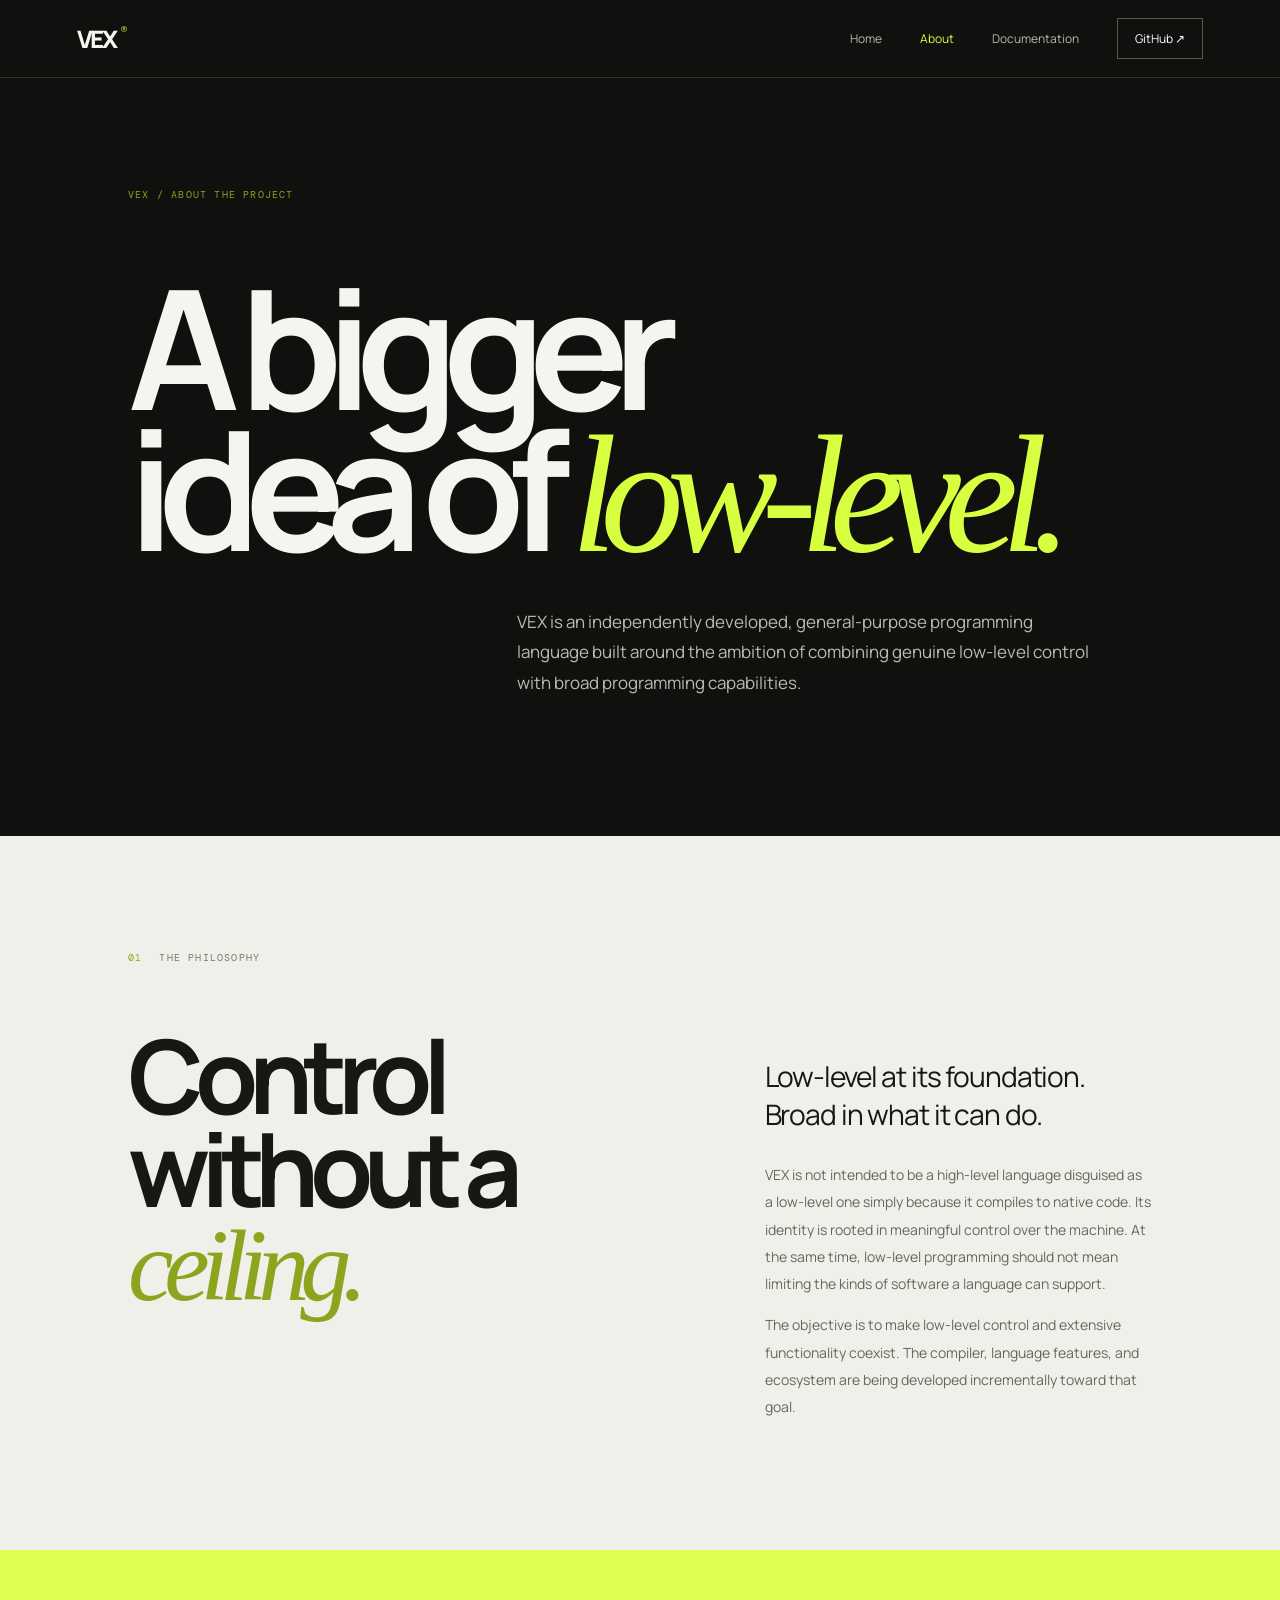
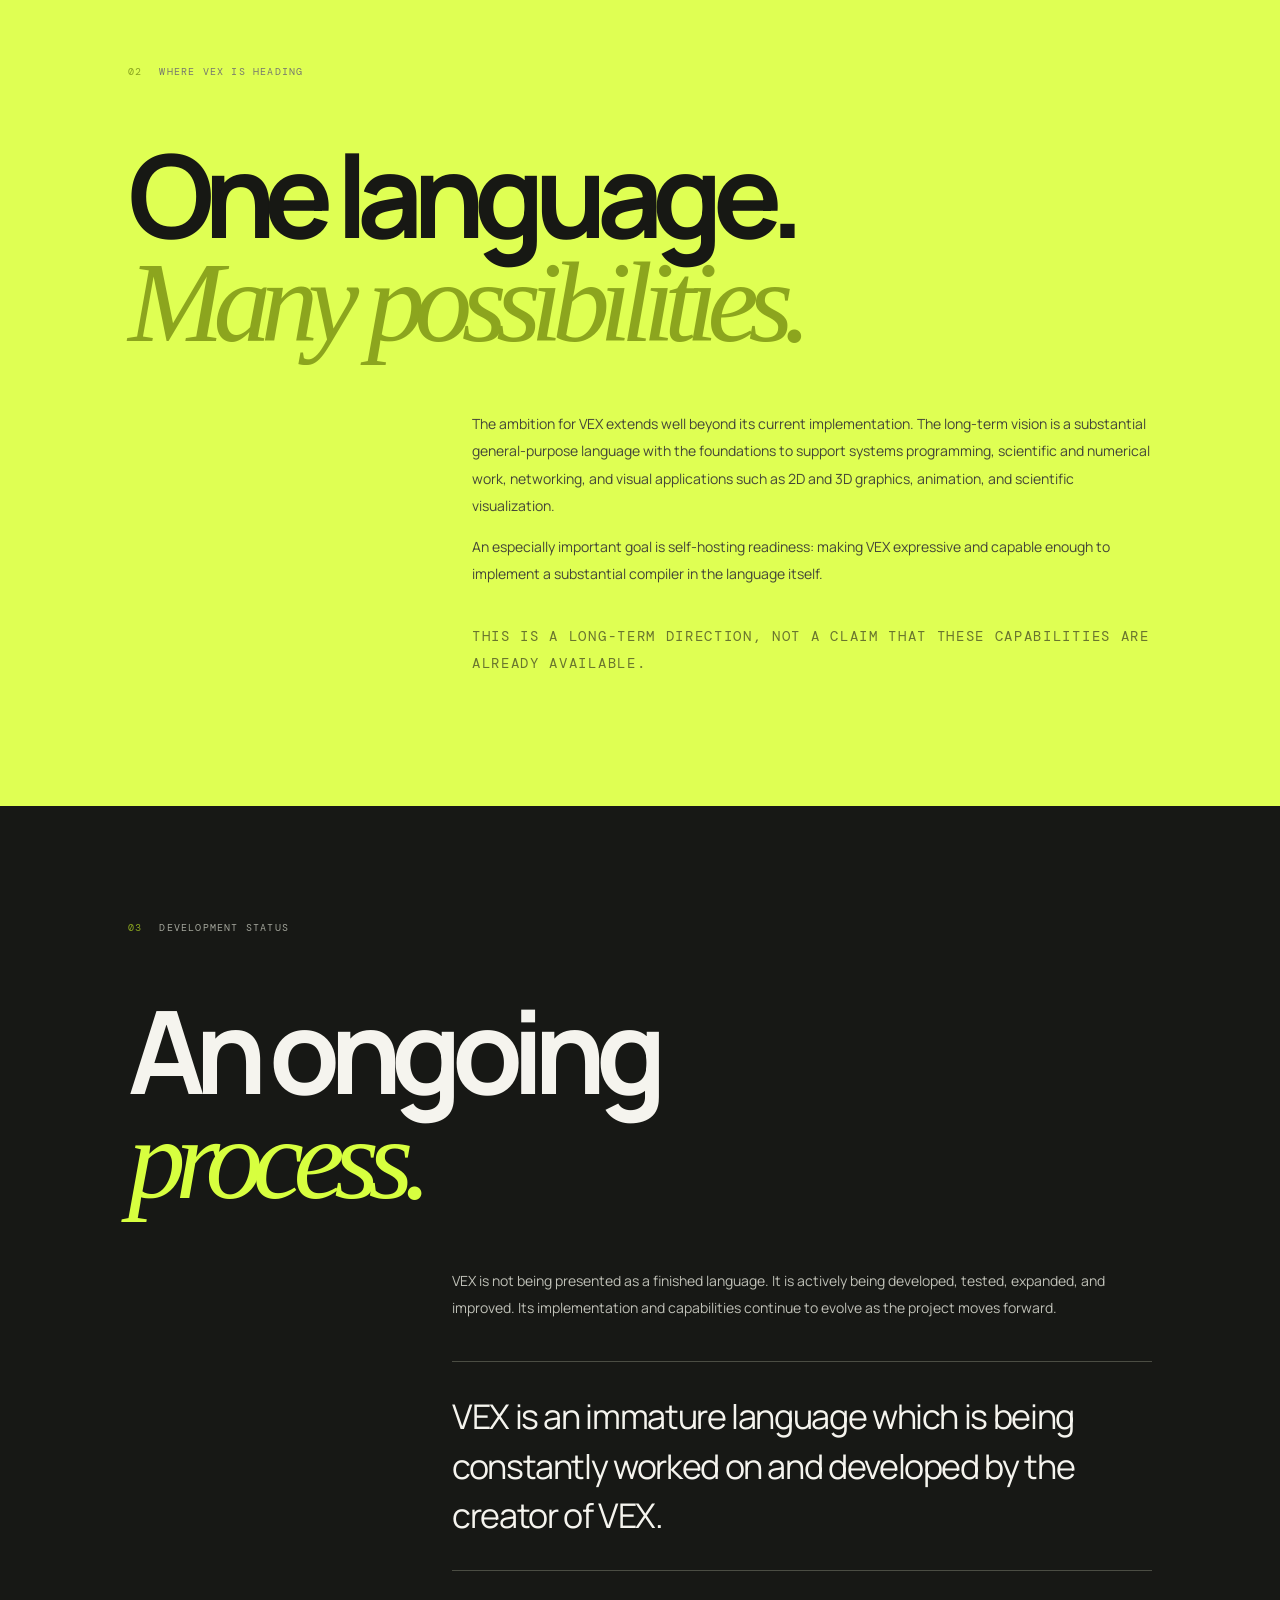
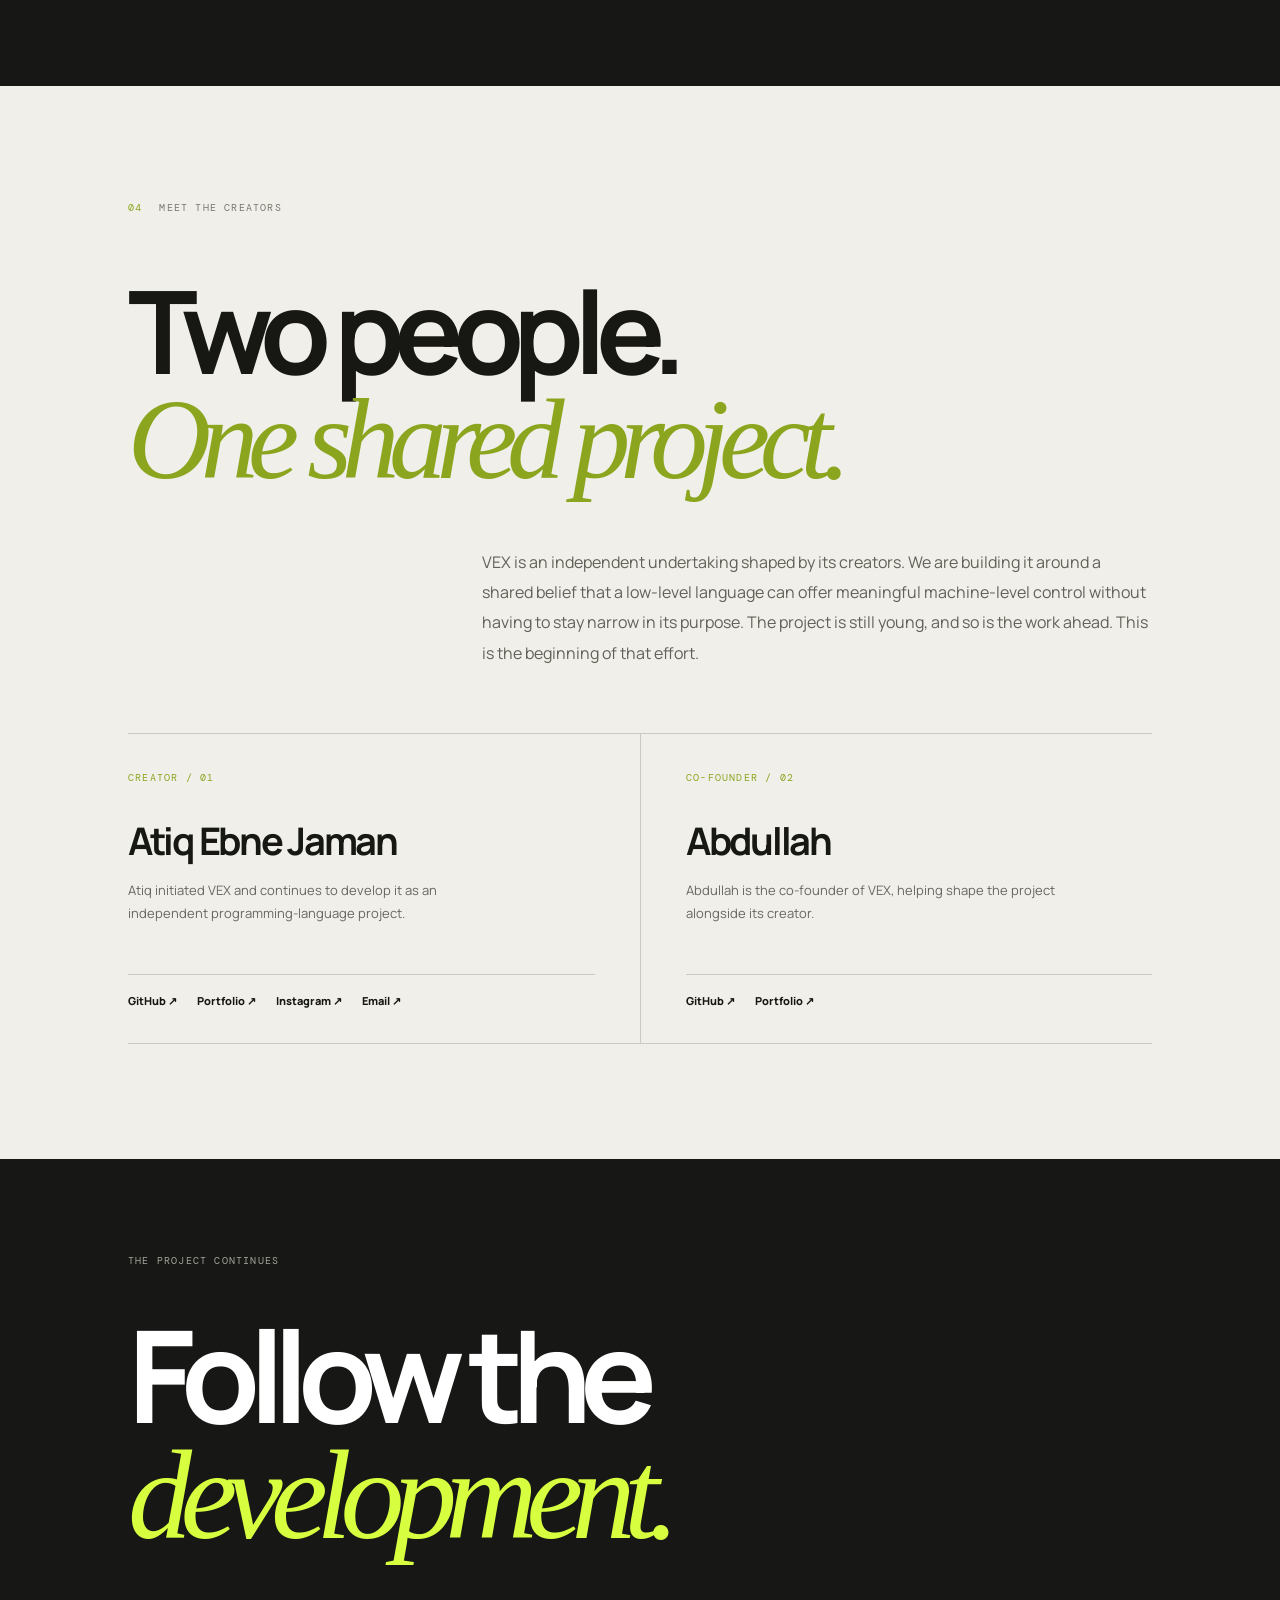
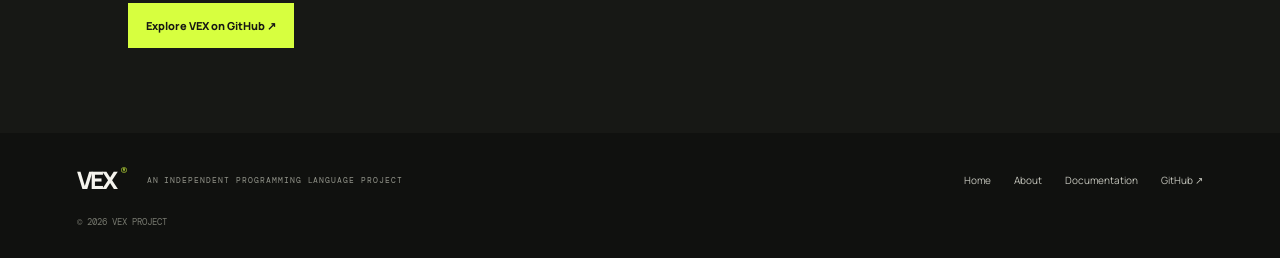
==== about.html @ 5171709f "Add VEX about and creators page" ====
<!doctype html>
<html lang="en"><head><meta charset="utf-8"><meta name="viewport" content="width=device-width, initial-scale=1"><meta name="theme-color" content="#10110f"><meta name="description" content="The philosophy, ambitions, development status, and creators behind VEX."><title>About VEX — The ambition</title><link rel="preconnect" href="https://fonts.googleapis.com"><link rel="preconnect" href="https://fonts.gstatic.com" crossorigin><link href="https://fonts.googleapis.com/css2?family=DM+Mono:wght@400;500&family=Manrope:wght@400;500;600;700;800&display=swap" rel="stylesheet"><link rel="stylesheet" href="styles.css"></head>
<body><header class="site-header"><a class="brand" href="index.html">VEX<span>®</span></a><button class="menu-toggle" aria-expanded="false" aria-controls="primary-nav" aria-label="Open navigation"><i></i><i></i></button><nav id="primary-nav" class="primary-nav"><a href="index.html">Home</a><a class="active" href="about.html">About</a><a href="docs.html">Documentation</a><a class="nav-cta" href="https://github.com/Atiqxyz/vex" target="_blank" rel="noopener">GitHub ↗</a></nav></header>
<main><section class="page-hero"><p class="mono accent-text">VEX / ABOUT THE PROJECT</p><h1>A bigger<br>idea of <em>low-level.</em></h1><p>VEX is an independently developed, general-purpose programming language built around the ambition of combining genuine low-level control with broad programming capabilities.</p></section>
<section class="about-block section"><div class="eyebrow mono"><span>01</span> THE PHILOSOPHY</div><div class="about-columns"><h2>Control<br>without a<br><em>ceiling.</em></h2><div><p class="large-copy">Low-level at its foundation. Broad in what it can do.</p><p>VEX is not intended to be a high-level language disguised as a low-level one simply because it compiles to native code. Its identity is rooted in meaningful control over the machine. At the same time, low-level programming should not mean limiting the kinds of software a language can support.</p><p>The objective is to make low-level control and extensive functionality coexist. The compiler, language features, and ecosystem are being developed incrementally toward that goal.</p></div></div></section>
<section class="direction-block section" id="direction"><div class="eyebrow mono"><span>02</span> WHERE VEX IS HEADING</div><h2>One language.<br><em>Many possibilities.</em></h2><div class="direction-copy"><p>The ambition for VEX extends well beyond its current implementation. The long-term vision is a substantial general-purpose language with the foundations to support systems programming, scientific and numerical work, networking, and visual applications such as 2D and 3D graphics, animation, and scientific visualization.</p><p>An especially important goal is self-hosting readiness: making VEX expressive and capable enough to implement a substantial compiler in the language itself.</p><p class="mono future-disclaimer">THIS IS A LONG-TERM DIRECTION, NOT A CLAIM THAT THESE CAPABILITIES ARE ALREADY AVAILABLE.</p></div></section>
<section class="status-about section" id="status"><div class="eyebrow mono"><span>03</span> DEVELOPMENT STATUS</div><h2>An ongoing<br><em>process.</em></h2><div class="status-about-copy"><p>VEX is not being presented as a finished language. It is actively being developed, tested, expanded, and improved. Its implementation and capabilities continue to evolve as the project moves forward.</p><blockquote>VEX is an immature language which is being constantly worked on and developed by the creator of VEX.</blockquote></div></section>
<section class="founders section" id="people"><div class="eyebrow mono"><span>04</span> MEET THE CREATORS</div><h2>Two people.<br><em>One shared project.</em></h2><p class="founders-intro">VEX is an independent undertaking shaped by its creators. We are building it around a shared belief that a low-level language can offer meaningful machine-level control without having to stay narrow in its purpose. The project is still young, and so is the work ahead. This is the beginning of that effort.</p><div class="founder-grid"><article class="founder"><span class="mono accent-text">CREATOR / 01</span><h3>Atiq Ebne Jaman</h3><p>Atiq initiated VEX and continues to develop it as an independent programming-language project.</p><div class="founder-links"><a href="https://github.com/Atiqxyz" target="_blank" rel="noopener">GitHub ↗</a><a href="https://atiq.onrender.com/" target="_blank" rel="noopener">Portfolio ↗</a><a href="https://www.instagram.com/atiqookin/" target="_blank" rel="noopener">Instagram ↗</a><a href="mailto:atiqongithub@gmail.com">Email ↗</a></div></article><article class="founder"><span class="mono accent-text">CO-FOUNDER / 02</span><h3>Abdullah</h3><p>Abdullah is the co-founder of VEX, helping shape the project alongside its creator.</p><div class="founder-links"><a href="https://github.com/Abdullah6926/" target="_blank" rel="noopener">GitHub ↗</a><a href="https://abdullah6926.github.io/ABDULLAHPerssonalProfile/" target="_blank" rel="noopener">Portfolio ↗</a></div></article></div></section>
<section class="about-end"><p class="mono">THE PROJECT CONTINUES</p><h2>Follow the<br><em>development.</em></h2><a class="button button-light" href="https://github.com/Atiqxyz/vex" target="_blank" rel="noopener">Explore VEX on GitHub ↗</a></section></main>
<footer class="footer"><a class="brand" href="index.html">VEX<span>®</span></a><p class="mono">AN INDEPENDENT PROGRAMMING LANGUAGE PROJECT</p><nav><a href="index.html">Home</a><a href="about.html">About</a><a href="docs.html">Documentation</a><a href="https://github.com/Atiqxyz/vex" target="_blank" rel="noopener">GitHub ↗</a></nav><small>© <span id="year">2026</span> VEX PROJECT</small></footer><script src="script.js"></script></body></html>
---- styles.css ----
:root{--bg:#10110f;--panel:#171815;--paper:#f0efe9;--ink:#171814;--muted:#a3a49b;--line:#343630;--accent:#d7ff3f;--sans:"Manrope",Arial,sans-serif;--mono:"DM Mono",monospace}*{box-sizing:border-box}html{scroll-behavior:smooth;scroll-padding-top:90px}body{margin:0;background:var(--paper);color:var(--ink);font-family:var(--sans);-webkit-font-smoothing:antialiased}a{color:inherit;text-decoration:none}.mono{font-family:var(--mono);font-size:10px;letter-spacing:.12em;text-transform:uppercase}.accent{color:var(--accent)}.accent-text{color:#8aa51f}.site-header{height:78px;padding:0 6vw;display:flex;align-items:center;justify-content:space-between;background:var(--bg);color:#f5f4ee;border-bottom:1px solid #30312c;position:sticky;top:0;z-index:20}.brand{font-size:24px;font-weight:800;letter-spacing:-.1em}.brand span{font:10px var(--mono);letter-spacing:0;vertical-align:top;margin-left:5px;color:var(--accent)}.primary-nav{display:flex;align-items:center;gap:38px;font-size:12px;color:#b6b7af}.primary-nav a{transition:color .2s}.primary-nav a:hover,.primary-nav a.active{color:var(--accent)}.primary-nav .nav-cta{border:1px solid #55574f;padding:11px 17px;color:#fff}.menu-toggle{display:none;background:none;border:0;color:white}.hero{position:relative;overflow:hidden;background:var(--bg);color:#f5f4ee;min-height:calc(100svh - 78px);padding:27px 6vw 24px;display:flex;flex-direction:column}.hero-kicker,.hero-bottomline{display:flex;justify-content:space-between;color:#85877d}.hero-word-wrap{position:relative;margin:auto 0 20px}.hero-label{color:var(--accent);margin:0 0 15px}.hero h1{font-size:clamp(170px,32vw,470px);line-height:.72;letter-spacing:-.13em;font-weight:800;margin:0 0 35px -.055em;position:relative;z-index:1}.hero-side{position:absolute;right:2%;bottom:14%;line-height:2;color:#96988e;text-align:right}.hero-foot{border-top:1px solid #45473f;padding:25px 0 32px;display:grid;grid-template-columns:1fr .75fr;gap:8vw}.hero-lede{font-size:clamp(25px,3.7vw,52px);line-height:1.08;letter-spacing:-.07em;font-weight:700;margin:0}.hero-lede em,.page-hero h1 em,.docs-hero h1 em{font-family:Georgia,serif;font-weight:400;color:var(--accent)}.hero-description{max-width:520px}.hero-description>p{font-size:13px;line-height:1.85;color:#b8b9b0;margin:0 0 22px}.actions{display:flex;align-items:center;gap:24px;flex-wrap:wrap}.button{display:inline-flex;align-items:center;gap:28px;padding:15px 18px;font-size:11px;font-weight:800;transition:transform .2s,background .2s,color .2s}.button:hover{transform:translateY(-3px)}.button-light{background:var(--accent);color:var(--ink)}.button-light:hover{background:#efffae}.button-dark{background:var(--ink);color:white}.button-dark:hover{background:#414438}.under-link{font-size:11px;border-bottom:1px solid #696b62;padding-bottom:5px}.under-link span{color:var(--accent);margin-left:8px}.hero-bottomline{font-size:9px}.hero-stamp{position:absolute;right:5%;top:23%;font-size:clamp(300px,52vw,740px);font-weight:800;line-height:.7;color:rgba(255,255,255,.018);pointer-events:none}.section{padding:115px 10vw}.eyebrow{display:flex;gap:17px;align-items:center;color:#77796e;margin-bottom:65px}.eyebrow span{color:#8aa51f}.intro{background:var(--paper)}.intro-grid,.vision-grid,.people-preview-grid,.about-columns{display:grid;grid-template-columns:1.05fr .8fr;gap:10vw;align-items:end}.intro h2,.vision h2,.people-preview h2,.about-columns h2{font-size:clamp(58px,8vw,112px);line-height:.91;letter-spacing:-.09em;margin:0;font-weight:700}.intro h2 em,.vision h2 em,.people-preview h2 em,.about-columns h2 em,.direction-block h2 em,.status-about h2 em,.founders h2 em,.about-end h2 em{font-family:Georgia,serif;font-weight:400;color:#8ca51e}.copy-block{max-width:490px}.large-copy{font-size:clamp(20px,2.2vw,29px)!important;line-height:1.35!important;letter-spacing:-.04em;color:var(--ink)!important}.copy-block p,.vision-grid p,.people-preview-grid p,.about-columns p,.direction-copy p,.status-about-copy p{font-size:14px;line-height:1.95;color:#66675f}.arrow-link{display:inline-block;margin-top:23px;padding-bottom:7px;border-bottom:1px solid #b7b8af;font-size:12px;font-weight:800}.arrow-link span{color:#8ca51e;margin-left:9px}.manifesto{background:#dfff53;padding-top:100px;padding-bottom:100px}.manifesto .eyebrow{color:#586522}.manifesto-pre{margin:65px 0 12px;color:#606d2b}.manifesto h2{font-size:clamp(68px,11vw,154px);line-height:.87;letter-spacing:-.1em;margin:0;font-weight:700}.manifesto h2 em{font-family:Georgia,serif;font-weight:400}.manifesto-foot{display:flex;justify-content:space-between;align-items:end;border-top:1px solid rgba(20,22,12,.25);margin-top:70px;padding-top:20px}.manifesto-mark{font-size:42px;font-weight:800;letter-spacing:-.1em}.manifesto-foot p{max-width:460px;font-size:13px;line-height:1.85;margin:0}.vision{background:#e6e5de}.vision-grid{align-items:start}.vision-grid>div{max-width:520px}.vision-rule{margin-top:80px;border-top:1px solid #c6c7bc;padding-top:15px;display:flex;justify-content:space-between;color:#77796e}.vision-symbol{font-size:22px;color:#8ca51e}.status-strip{background:#171815;color:#f2f1eb;padding:70px 10vw;display:grid;grid-template-columns:.5fr 1fr .5fr;gap:4vw;align-items:center}.status-strip .eyebrow{color:#a2a49a;margin:0;align-self:start}.status-strip h2{font-size:clamp(46px,6vw,82px);line-height:.9;letter-spacing:-.08em;margin:0 0 20px}.status-strip h2 em{font-family:Georgia,serif;color:var(--accent);font-weight:400}.status-strip p{max-width:570px;color:#bfc0b7;font-size:14px;line-height:1.8;margin:0}.status-strip .arrow-link{color:white;border-color:#55574e;justify-self:end}.people-preview{background:var(--paper)}.people-preview-grid{align-items:center}.people-preview-grid>div{max-width:470px}.closing{background:var(--accent);padding:75px 10vw 65px}.closing>h2{font-size:clamp(76px,13vw,180px);line-height:.83;letter-spacing:-.1em;margin:80px 0 65px}.closing>h2 em{font-family:Georgia,serif;font-weight:400}.closing-foot{border-top:1px solid rgba(0,0,0,.25);padding-top:20px;display:flex;justify-content:space-between;align-items:end}.closing-foot p{max-width:400px;font-size:13px;line-height:1.8}.footer{background:var(--bg);color:#f5f4ee;padding:30px 6vw;display:grid;grid-template-columns:auto 1fr auto;gap:20px;align-items:center}.footer>p{color:#92948a;font-size:8px}.footer nav{display:flex;gap:23px;font-size:10px;color:#c3c4bb}.footer nav a:hover{color:var(--accent)}.footer small{grid-column:1/-1;color:#77796f;font:9px var(--mono)}.page-hero,.docs-hero{background:var(--bg);color:#f5f4ee;padding:100px 10vw 120px;min-height:570px}.page-hero h1,.docs-hero h1{font-size:clamp(78px,13vw,170px);line-height:.85;letter-spacing:-.1em;margin:75px 0 40px}.page-hero>p:last-child{max-width:590px;font-size:17px;line-height:1.8;color:#b9bab1;margin-left:38%}.about-block{background:var(--paper)}.about-columns{align-items:start}.about-columns>div{max-width:540px}.direction-block{background:#dfff53}.direction-block h2,.status-about h2,.founders h2{font-size:clamp(62px,9vw,120px);line-height:.9;letter-spacing:-.09em;margin:0 0 55px}.direction-copy{max-width:680px;margin-left:auto}.direction-copy p{color:#444638}.future-disclaimer{font-size:9px;color:#69752e!important;margin-top:35px}.status-about{background:#171815;color:#f5f4ee}.status-about .eyebrow{color:#a2a49a}.status-about h2 em{color:var(--accent)}.status-about-copy{max-width:700px;margin-left:auto}.status-about-copy p{color:#bfc0b7}.status-about blockquote{font-size:clamp(20px,3vw,34px);line-height:1.45;letter-spacing:-.04em;border-top:1px solid #4b4d43;border-bottom:1px solid #4b4d43;padding:30px 0;margin:40px 0 0}.founders{background:var(--paper)}.founders-intro{max-width:670px;font-size:16px;line-height:1.9;color:#606158;margin:0 0 65px auto}.founder-grid{display:grid;grid-template-columns:1fr 1fr;border-top:1px solid #c9cac0;border-bottom:1px solid #c9cac0}.founder{padding:30px 45px 35px 0}.founder+ .founder{padding-left:45px;padding-right:0;border-left:1px solid #c9cac0}.founder h3{font-size:clamp(24px,3vw,38px);letter-spacing:-.06em;margin:28px 0 8px}.founder>p{max-width:390px;font-size:13px;line-height:1.8;color:#66675f;min-height:70px}.founder-links{display:flex;gap:20px;flex-wrap:wrap;border-top:1px solid #c9cac0;padding-top:18px;margin-top:25px;font-size:11px;font-weight:800}.founder-links a:hover{color:#8ca51e}.about-end{background:#171815;color:white;padding:85px 10vw}.about-end>p{color:#a2a49a}.about-end h2{font-size:clamp(65px,10vw,130px);line-height:.9;letter-spacing:-.09em;margin:50px 0}.about-end h2 em{color:var(--accent)}.docs-hero{min-height:calc(100svh - 78px);padding-bottom:80px}.docs-hero h1{margin-bottom:25px}.docs-lede{font-size:19px;color:#c0c1b9}.docs-panel{margin:70px 0 35px 20%;padding:35px;border:1px solid #41433a;display:grid;grid-template-columns:70px 1fr;gap:25px;max-width:780px}.docs-icon{font-size:42px;color:var(--accent)}.docs-panel h2{font-size:27px;letter-spacing:-.05em;margin:15px 0}.docs-panel p:not(.mono){font-size:13px;line-height:1.9;color:#b9bab1;max-width:560px}.docs-panel .arrow-link{color:white;border-color:#56584d}.back-link{font-size:11px;color:#c6c7be}.back-link:hover{color:var(--accent)}@media(max-width:850px){.site-header{height:68px;padding:0 6vw}.menu-toggle{display:flex;flex-direction:column;gap:6px;padding:12px;cursor:pointer}.menu-toggle i{width:23px;height:1px;background:#fff;display:block;transition:transform .2s}.menu-toggle[aria-expanded=true] i:first-child{transform:translateY(3.5px) rotate(45deg)}.menu-toggle[aria-expanded=true] i:last-child{transform:translateY(-3.5px) rotate(-45deg)}.primary-nav{display:none;position:absolute;top:67px;left:0;right:0;background:var(--bg);padding:15px 6vw 25px;flex-direction:column;align-items:stretch;gap:0;border-bottom:1px solid #444}.primary-nav.is-open{display:flex}.primary-nav a{padding:15px 0;border-bottom:1px solid #343630}.primary-nav .nav-cta{margin-top:12px;text-align:center}.hero{min-height:calc(100svh - 68px)}.hero-side{font-size:8px}.section{padding:85px 7vw}.intro-grid,.vision-grid,.people-preview-grid,.about-columns{grid-template-columns:1fr;gap:35px}.copy-block,.vision-grid>div,.people-preview-grid>div,.about-columns>div{margin-left:auto}.status-strip{grid-template-columns:1fr;gap:28px;padding:60px 7vw}.status-strip .arrow-link{justify-self:start}.footer{grid-template-columns:auto 1fr}.footer nav{grid-column:1/-1;flex-wrap:wrap}.footer small{grid-column:1/-1}.page-hero,.docs-hero{padding:80px 7vw}.page-hero>p:last-child{margin-left:15%;}.docs-panel{margin-left:0}.founder{padding-right:25px}.founder+.founder{padding-left:25px}}@media(max-width:560px){.hero{padding:20px 6vw}.hero-kicker,.hero-bottomline{font-size:8px;gap:15px}.hero-kicker span:last-child{text-align:right}.hero h1{font-size:clamp(145px,32vw,220px);margin:0 0 38px -.05em}.hero-side{right:0;bottom:7%;font-size:7px}.hero-foot{grid-template-columns:1fr;gap:23px;padding:22px 0}.hero-lede{font-size:32px}.hero-description>p{font-size:12px}.hero-bottomline{padding-top:35px}.section{padding:70px 6vw}.eyebrow{font-size:8px;margin-bottom:42px}.intro h2,.vision h2,.people-preview h2,.about-columns h2{font-size:clamp(58px,15vw,82px)}.copy-block p,.vision-grid p,.people-preview-grid p,.about-columns p,.direction-copy p,.status-about-copy p{font-size:13px}.manifesto{padding:75px 6vw}.manifesto h2{font-size:clamp(65px,16vw,95px)}.manifesto-foot{margin-top:48px;gap:20px}.manifesto-foot p{max-width:75%;font-size:11px}.vision-rule{margin-top:50px;font-size:8px}.closing{padding:65px 6vw}.closing>h2{font-size:clamp(75px,19vw,112px);margin:75px 0 45px}.closing-foot{align-items:flex-start;flex-direction:column}.footer{padding:25px 6vw;gap:14px}.footer>p{font-size:7px;text-align:right}.footer nav{gap:15px;font-size:9px}.page-hero,.docs-hero{padding:70px 6vw 85px}.page-hero h1,.docs-hero h1{font-size:clamp(67px,17vw,100px);margin:65px 0 30px}.page-hero>p:last-child{font-size:14px;margin-left:0}.direction-block h2,.status-about h2,.founders h2{font-size:clamp(58px,15vw,85px)}.founders-intro{font-size:14px;margin-bottom:40px}.founder-grid{grid-template-columns:1fr}.founder,.founder+.founder{padding:25px 0;border-left:0}.founder+.founder{border-top:1px solid #c9cac0}.founder>p{min-height:0}.docs-panel{grid-template-columns:1fr;padding:23px;gap:5px;margin-top:45px}.docs-panel h2{font-size:23px}.docs-panel p:not(.mono){font-size:12px}.about-end{padding:70px 6vw}}@media(prefers-reduced-motion:reduce){html{scroll-behavior:auto}*,*::before,*::after{transition-duration:.01ms!important;animation-duration:.01ms!important}}
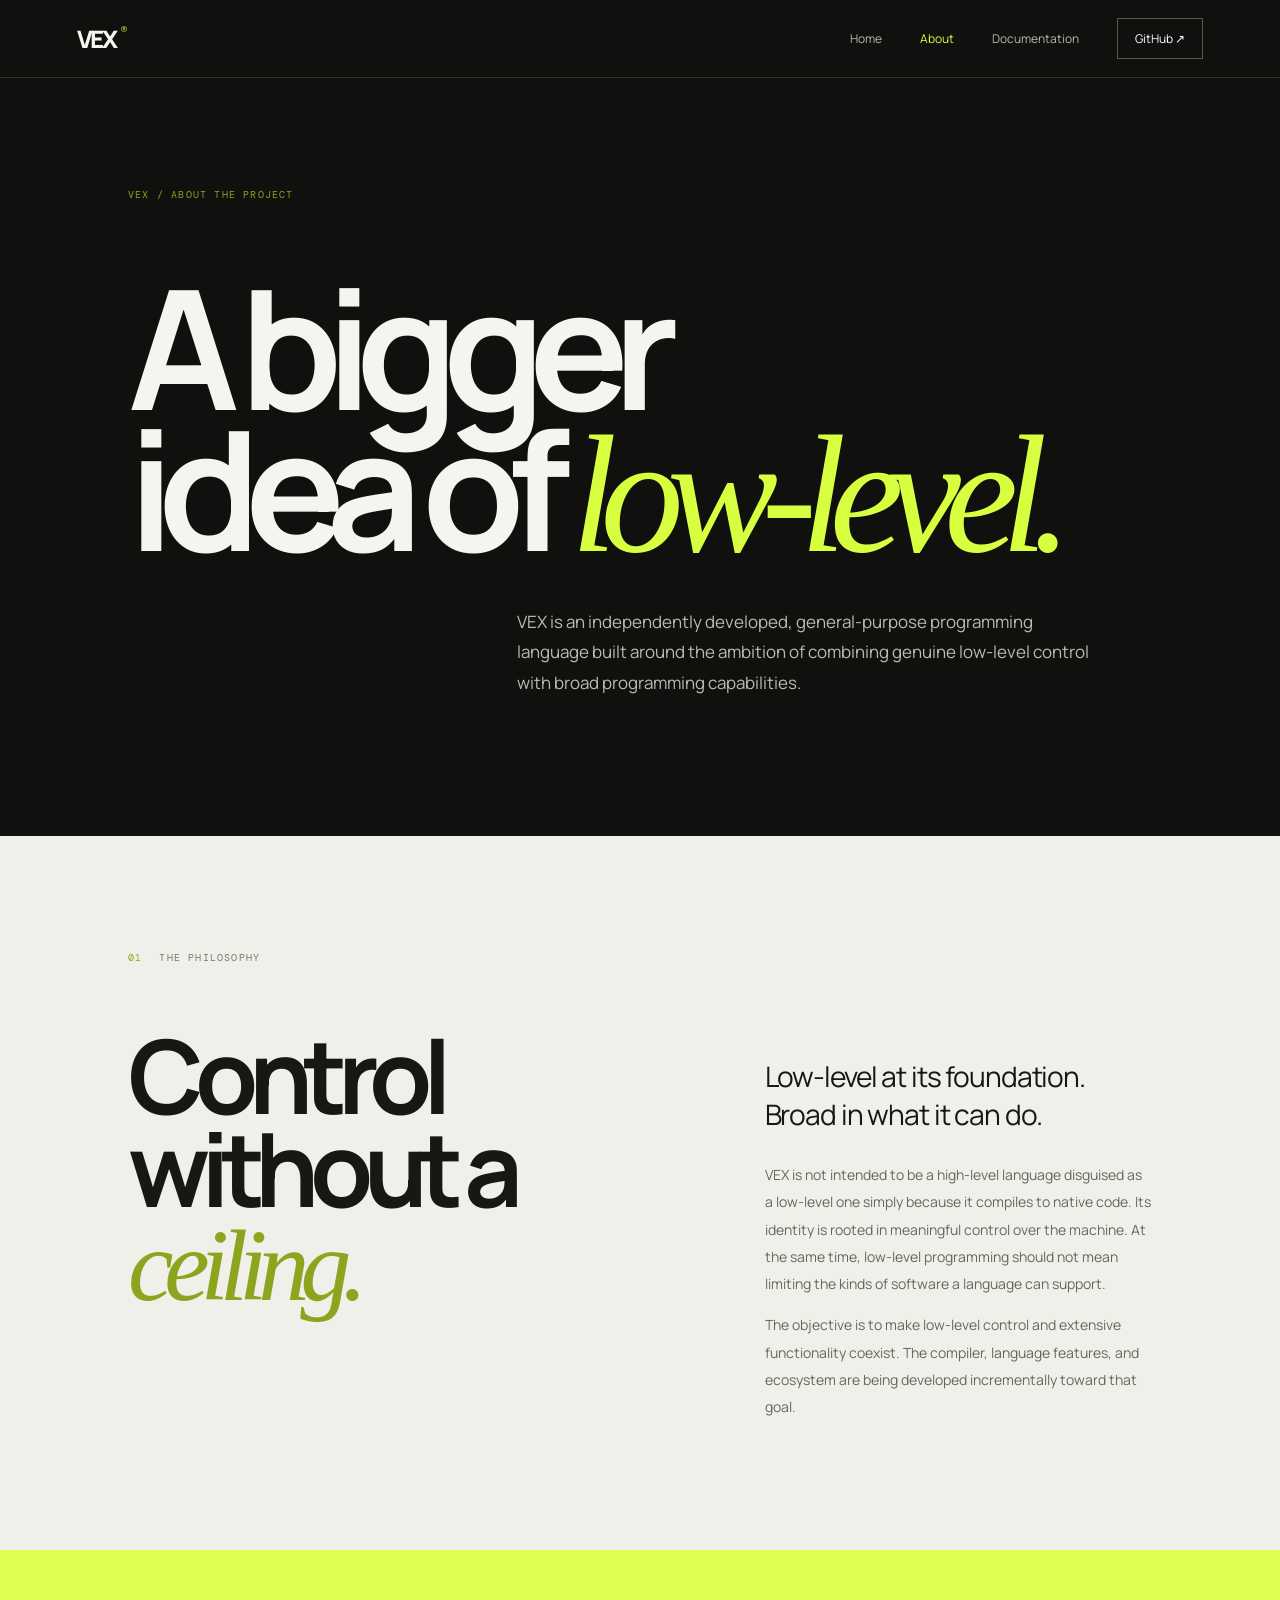
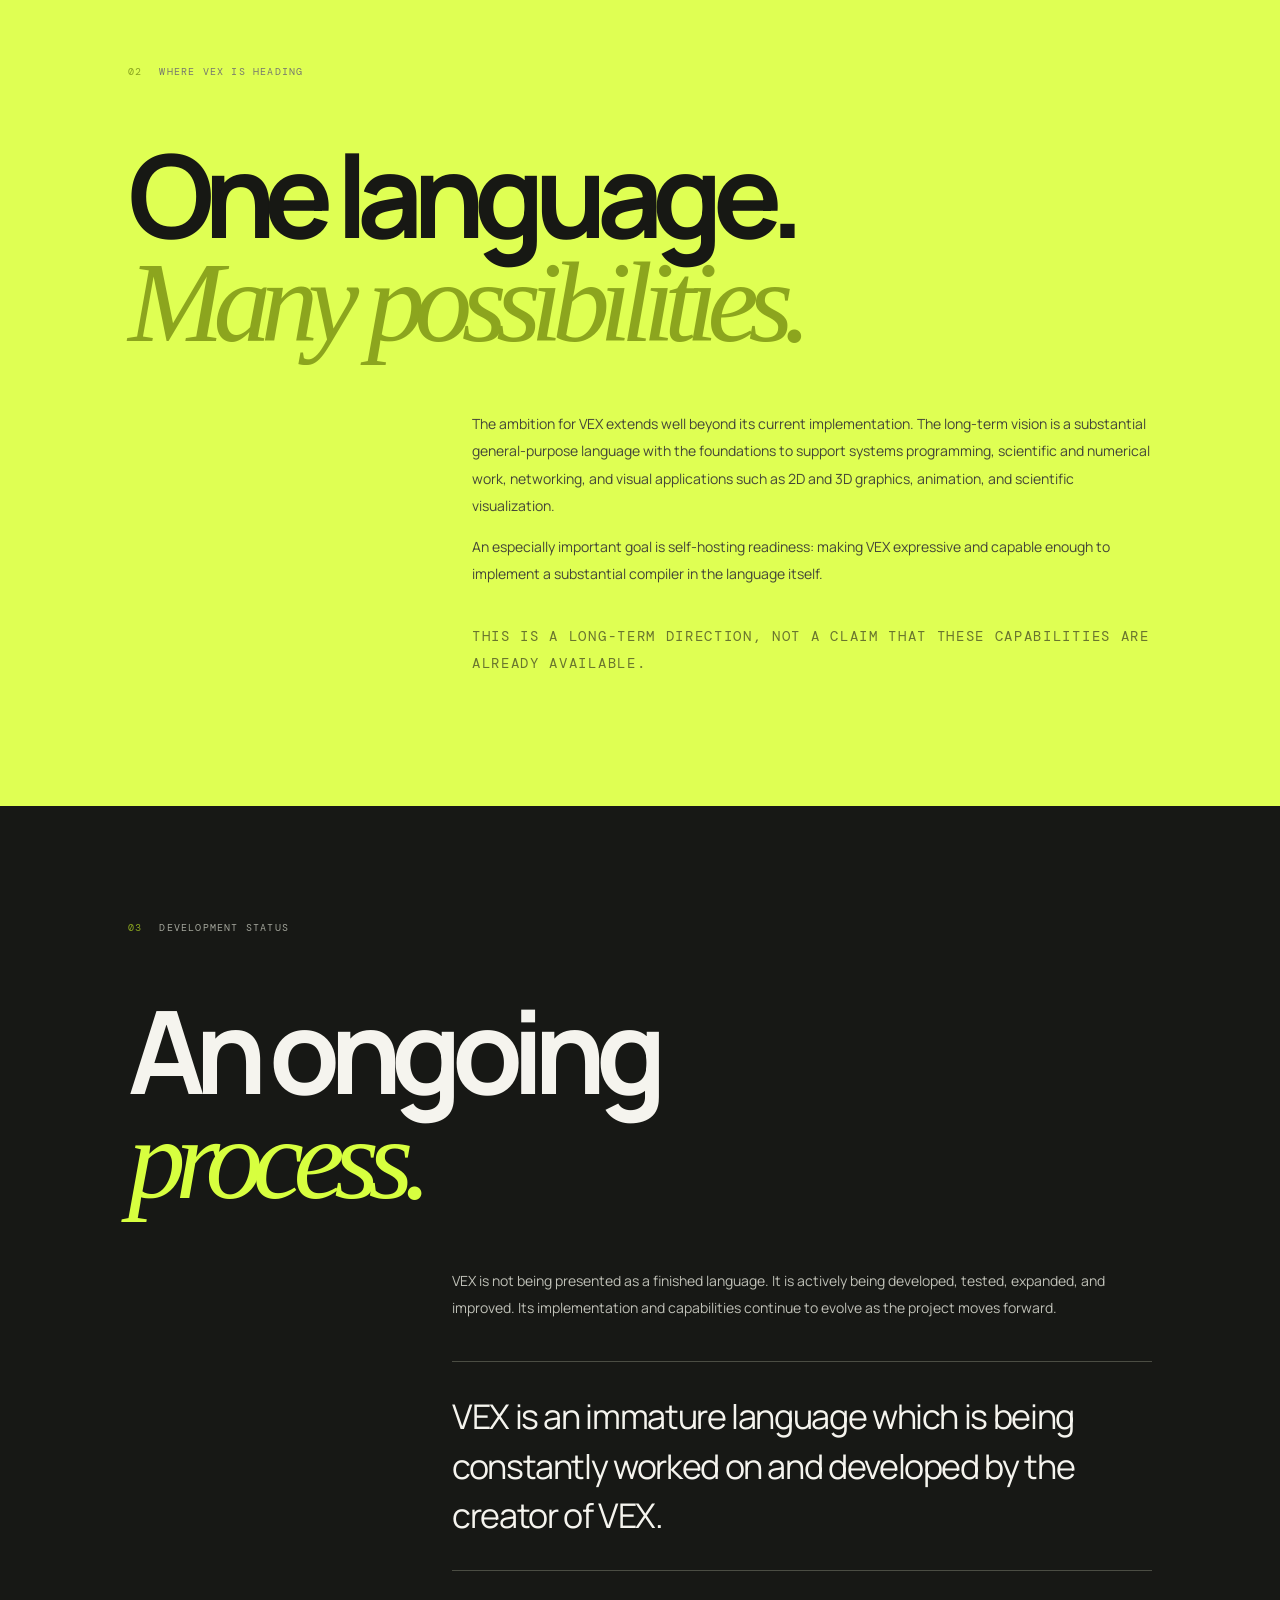
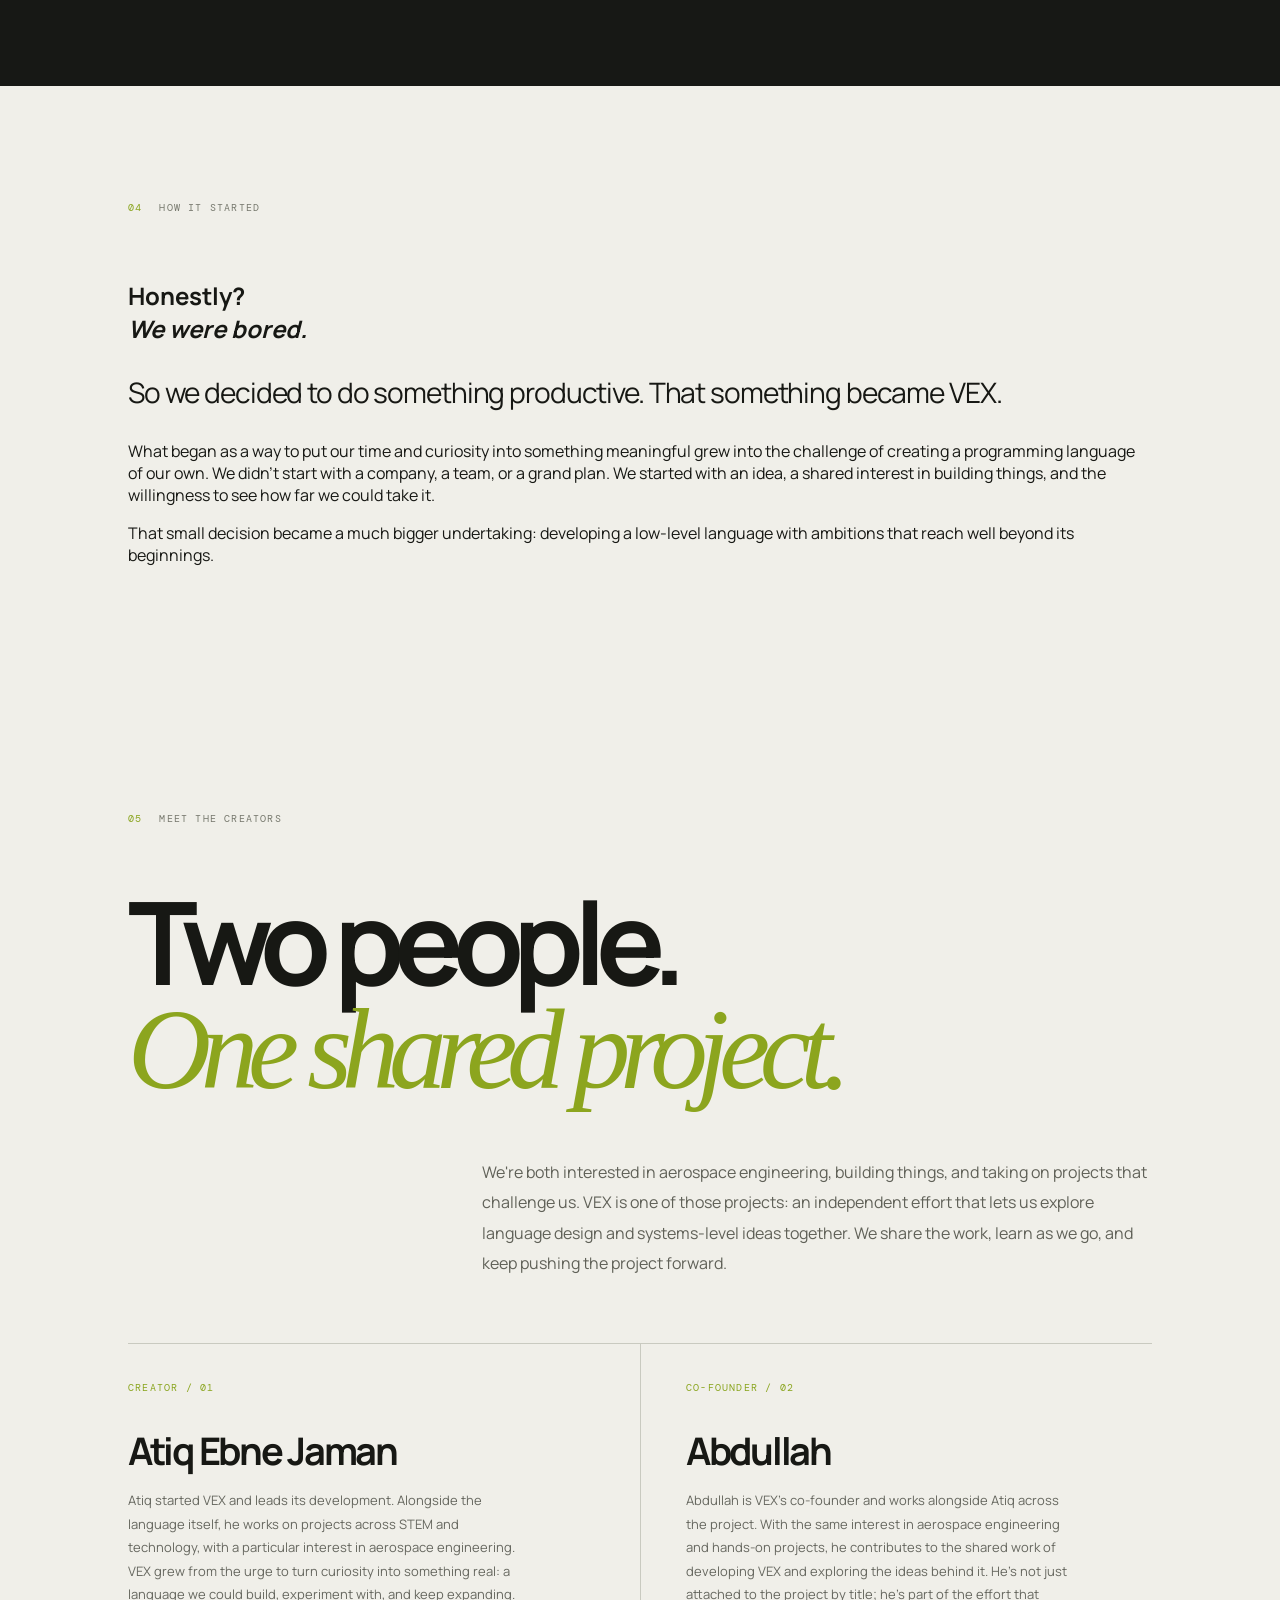
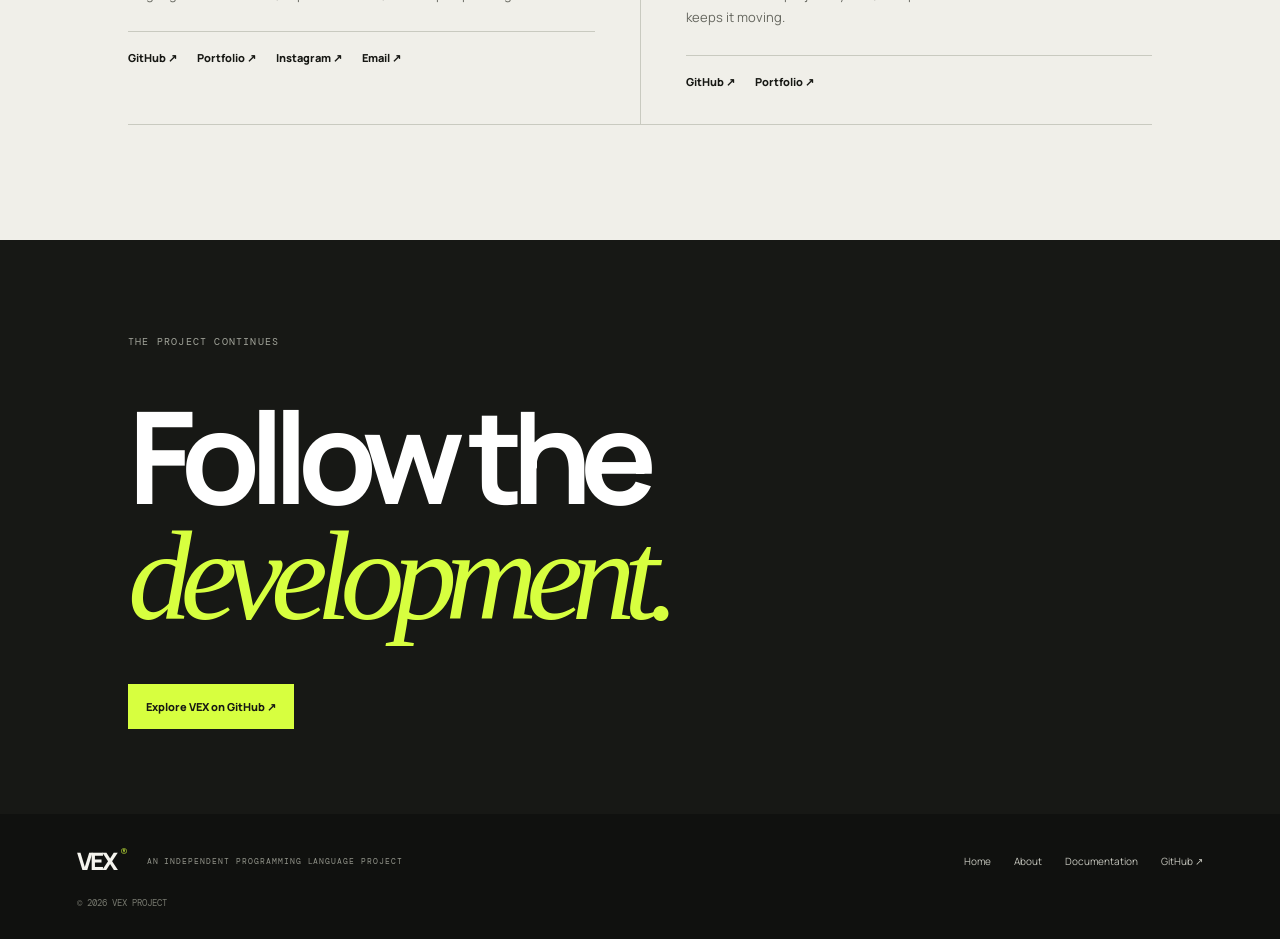
==== commit 0234d5a2: "Write the VEX origin story and creator biographies" ====
--- a/about.html
+++ b/about.html
@@ -5,6 +5,7 @@
 <section class="about-block section"><div class="eyebrow mono"><span>01</span> THE PHILOSOPHY</div><div class="about-columns"><h2>Control<br>without a<br><em>ceiling.</em></h2><div><p class="large-copy">Low-level at its foundation. Broad in what it can do.</p><p>VEX is not intended to be a high-level language disguised as a low-level one simply because it compiles to native code. Its identity is rooted in meaningful control over the machine. At the same time, low-level programming should not mean limiting the kinds of software a language can support.</p><p>The objective is to make low-level control and extensive functionality coexist. The compiler, language features, and ecosystem are being developed incrementally toward that goal.</p></div></div></section>
 <section class="direction-block section" id="direction"><div class="eyebrow mono"><span>02</span> WHERE VEX IS HEADING</div><h2>One language.<br><em>Many possibilities.</em></h2><div class="direction-copy"><p>The ambition for VEX extends well beyond its current implementation. The long-term vision is a substantial general-purpose language with the foundations to support systems programming, scientific and numerical work, networking, and visual applications such as 2D and 3D graphics, animation, and scientific visualization.</p><p>An especially important goal is self-hosting readiness: making VEX expressive and capable enough to implement a substantial compiler in the language itself.</p><p class="mono future-disclaimer">THIS IS A LONG-TERM DIRECTION, NOT A CLAIM THAT THESE CAPABILITIES ARE ALREADY AVAILABLE.</p></div></section>
 <section class="status-about section" id="status"><div class="eyebrow mono"><span>03</span> DEVELOPMENT STATUS</div><h2>An ongoing<br><em>process.</em></h2><div class="status-about-copy"><p>VEX is not being presented as a finished language. It is actively being developed, tested, expanded, and improved. Its implementation and capabilities continue to evolve as the project moves forward.</p><blockquote>VEX is an immature language which is being constantly worked on and developed by the creator of VEX.</blockquote></div></section>
-<section class="founders section" id="people"><div class="eyebrow mono"><span>04</span> MEET THE CREATORS</div><h2>Two people.<br><em>One shared project.</em></h2><p class="founders-intro">VEX is an independent undertaking shaped by its creators. We are building it around a shared belief that a low-level language can offer meaningful machine-level control without having to stay narrow in its purpose. The project is still young, and so is the work ahead. This is the beginning of that effort.</p><div class="founder-grid"><article class="founder"><span class="mono accent-text">CREATOR / 01</span><h3>Atiq Ebne Jaman</h3><p>Atiq initiated VEX and continues to develop it as an independent programming-language project.</p><div class="founder-links"><a href="https://github.com/Atiqxyz" target="_blank" rel="noopener">GitHub ↗</a><a href="https://atiq.onrender.com/" target="_blank" rel="noopener">Portfolio ↗</a><a href="https://www.instagram.com/atiqookin/" target="_blank" rel="noopener">Instagram ↗</a><a href="mailto:atiqongithub@gmail.com">Email ↗</a></div></article><article class="founder"><span class="mono accent-text">CO-FOUNDER / 02</span><h3>Abdullah</h3><p>Abdullah is the co-founder of VEX, helping shape the project alongside its creator.</p><div class="founder-links"><a href="https://github.com/Abdullah6926/" target="_blank" rel="noopener">GitHub ↗</a><a href="https://abdullah6926.github.io/ABDULLAHPerssonalProfile/" target="_blank" rel="noopener">Portfolio ↗</a></div></article></div></section>
+<section class="origin-story section"><div class="eyebrow mono"><span>04</span> HOW IT STARTED</div><div class="origin-grid"><h2>Honestly?<br><em>We were bored.</em></h2><div><p class="large-copy">So we decided to do something productive. That something became VEX.</p><p>What began as a way to put our time and curiosity into something meaningful grew into the challenge of creating a programming language of our own. We didn't start with a company, a team, or a grand plan. We started with an idea, a shared interest in building things, and the willingness to see how far we could take it.</p><p>That small decision became a much bigger undertaking: developing a low-level language with ambitions that reach well beyond its beginnings.</p></div></div></section>
+<section class="founders section" id="people"><div class="eyebrow mono"><span>05</span> MEET THE CREATORS</div><h2>Two people.<br><em>One shared project.</em></h2><p class="founders-intro">We're both interested in aerospace engineering, building things, and taking on projects that challenge us. VEX is one of those projects: an independent effort that lets us explore language design and systems-level ideas together. We share the work, learn as we go, and keep pushing the project forward.</p><div class="founder-grid"><article class="founder"><span class="mono accent-text">CREATOR / 01</span><h3>Atiq Ebne Jaman</h3><p>Atiq started VEX and leads its development. Alongside the language itself, he works on projects across STEM and technology, with a particular interest in aerospace engineering. VEX grew from the urge to turn curiosity into something real: a language we could build, experiment with, and keep expanding.</p><div class="founder-links"><a href="https://github.com/Atiqxyz" target="_blank" rel="noopener">GitHub ↗</a><a href="https://atiq.onrender.com/" target="_blank" rel="noopener">Portfolio ↗</a><a href="https://www.instagram.com/atiqookin/" target="_blank" rel="noopener">Instagram ↗</a><a href="mailto:atiqongithub@gmail.com">Email ↗</a></div></article><article class="founder"><span class="mono accent-text">CO-FOUNDER / 02</span><h3>Abdullah</h3><p>Abdullah is VEX's co-founder and works alongside Atiq across the project. With the same interest in aerospace engineering and hands-on projects, he contributes to the shared work of developing VEX and exploring the ideas behind it. He's not just attached to the project by title; he's part of the effort that keeps it moving.</p><div class="founder-links"><a href="https://github.com/Abdullah6926/" target="_blank" rel="noopener">GitHub ↗</a><a href="https://abdullah6926.github.io/ABDULLAHPerssonalProfile/" target="_blank" rel="noopener">Portfolio ↗</a></div></article></div></section>
 <section class="about-end"><p class="mono">THE PROJECT CONTINUES</p><h2>Follow the<br><em>development.</em></h2><a class="button button-light" href="https://github.com/Atiqxyz/vex" target="_blank" rel="noopener">Explore VEX on GitHub ↗</a></section></main>
 <footer class="footer"><a class="brand" href="index.html">VEX<span>®</span></a><p class="mono">AN INDEPENDENT PROGRAMMING LANGUAGE PROJECT</p><nav><a href="index.html">Home</a><a href="about.html">About</a><a href="docs.html">Documentation</a><a href="https://github.com/Atiqxyz/vex" target="_blank" rel="noopener">GitHub ↗</a></nav><small>© <span id="year">2026</span> VEX PROJECT</small></footer><script src="script.js"></script></body></html>
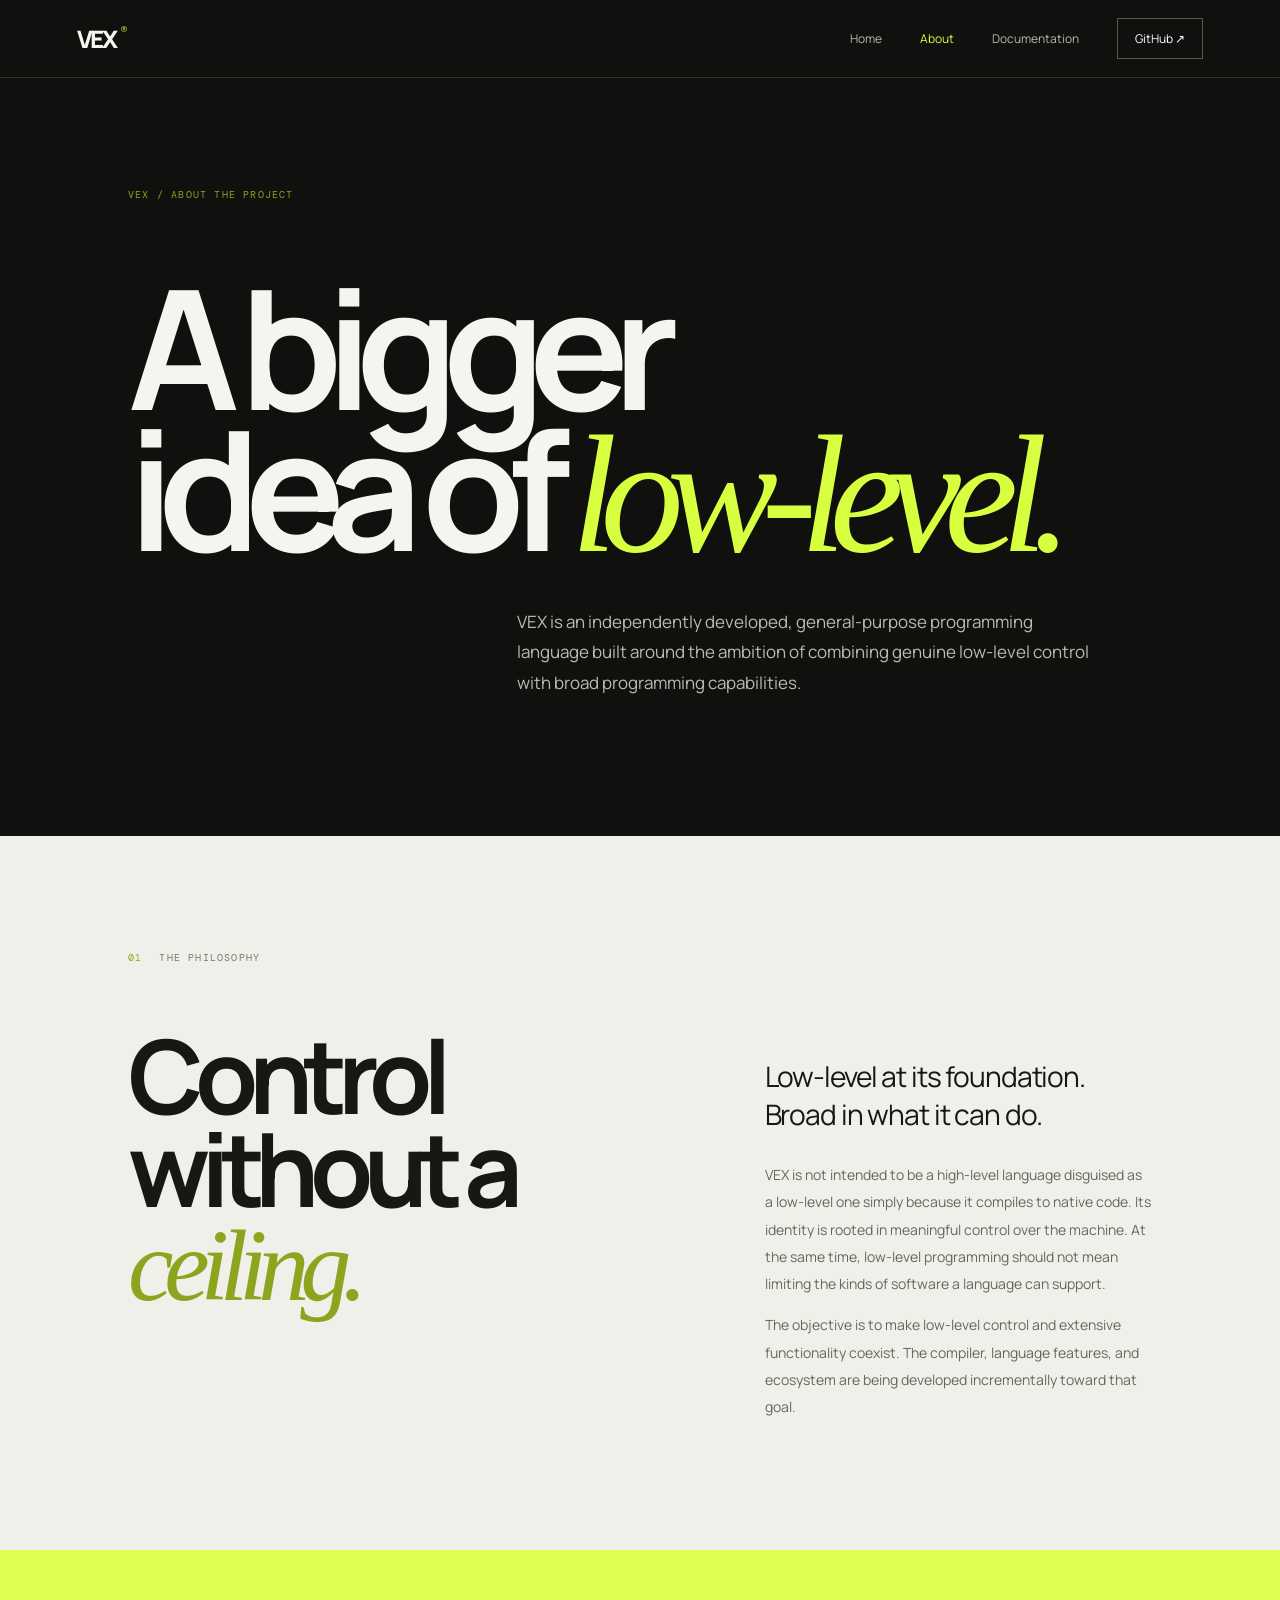
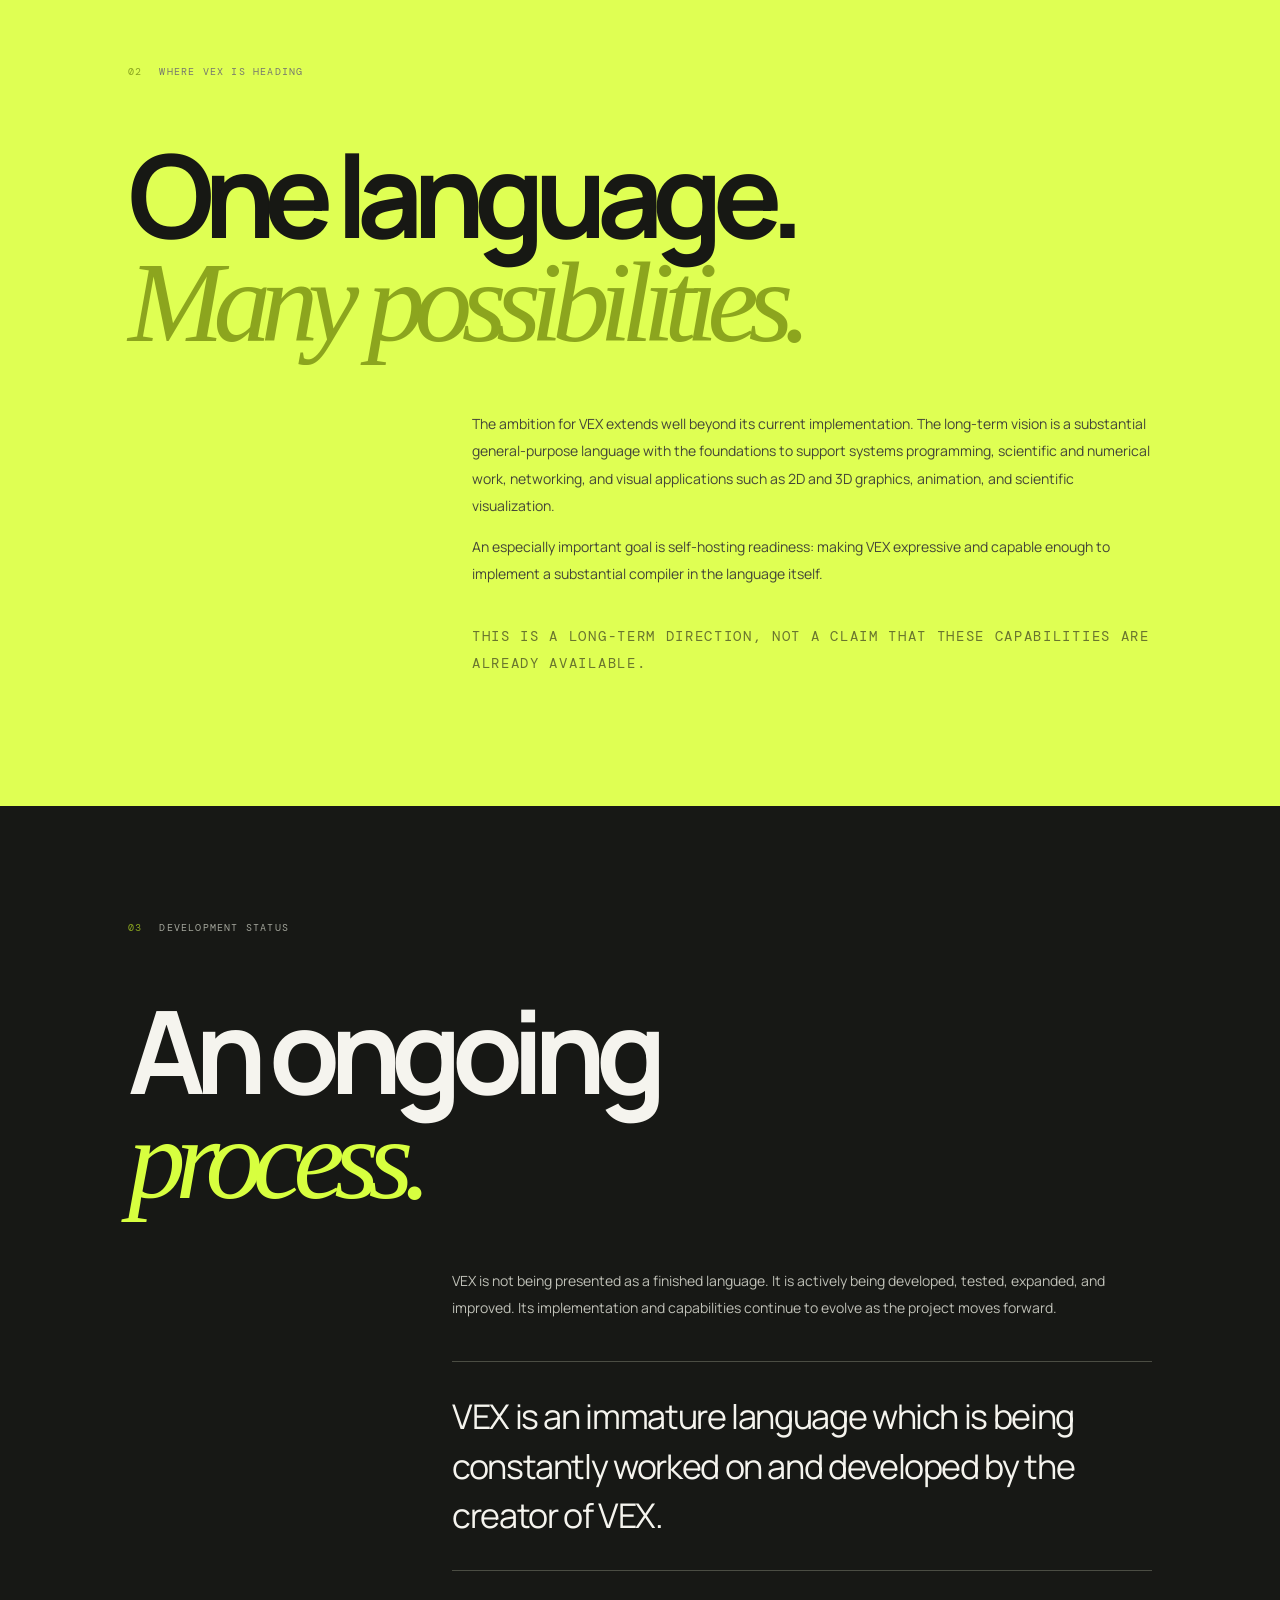
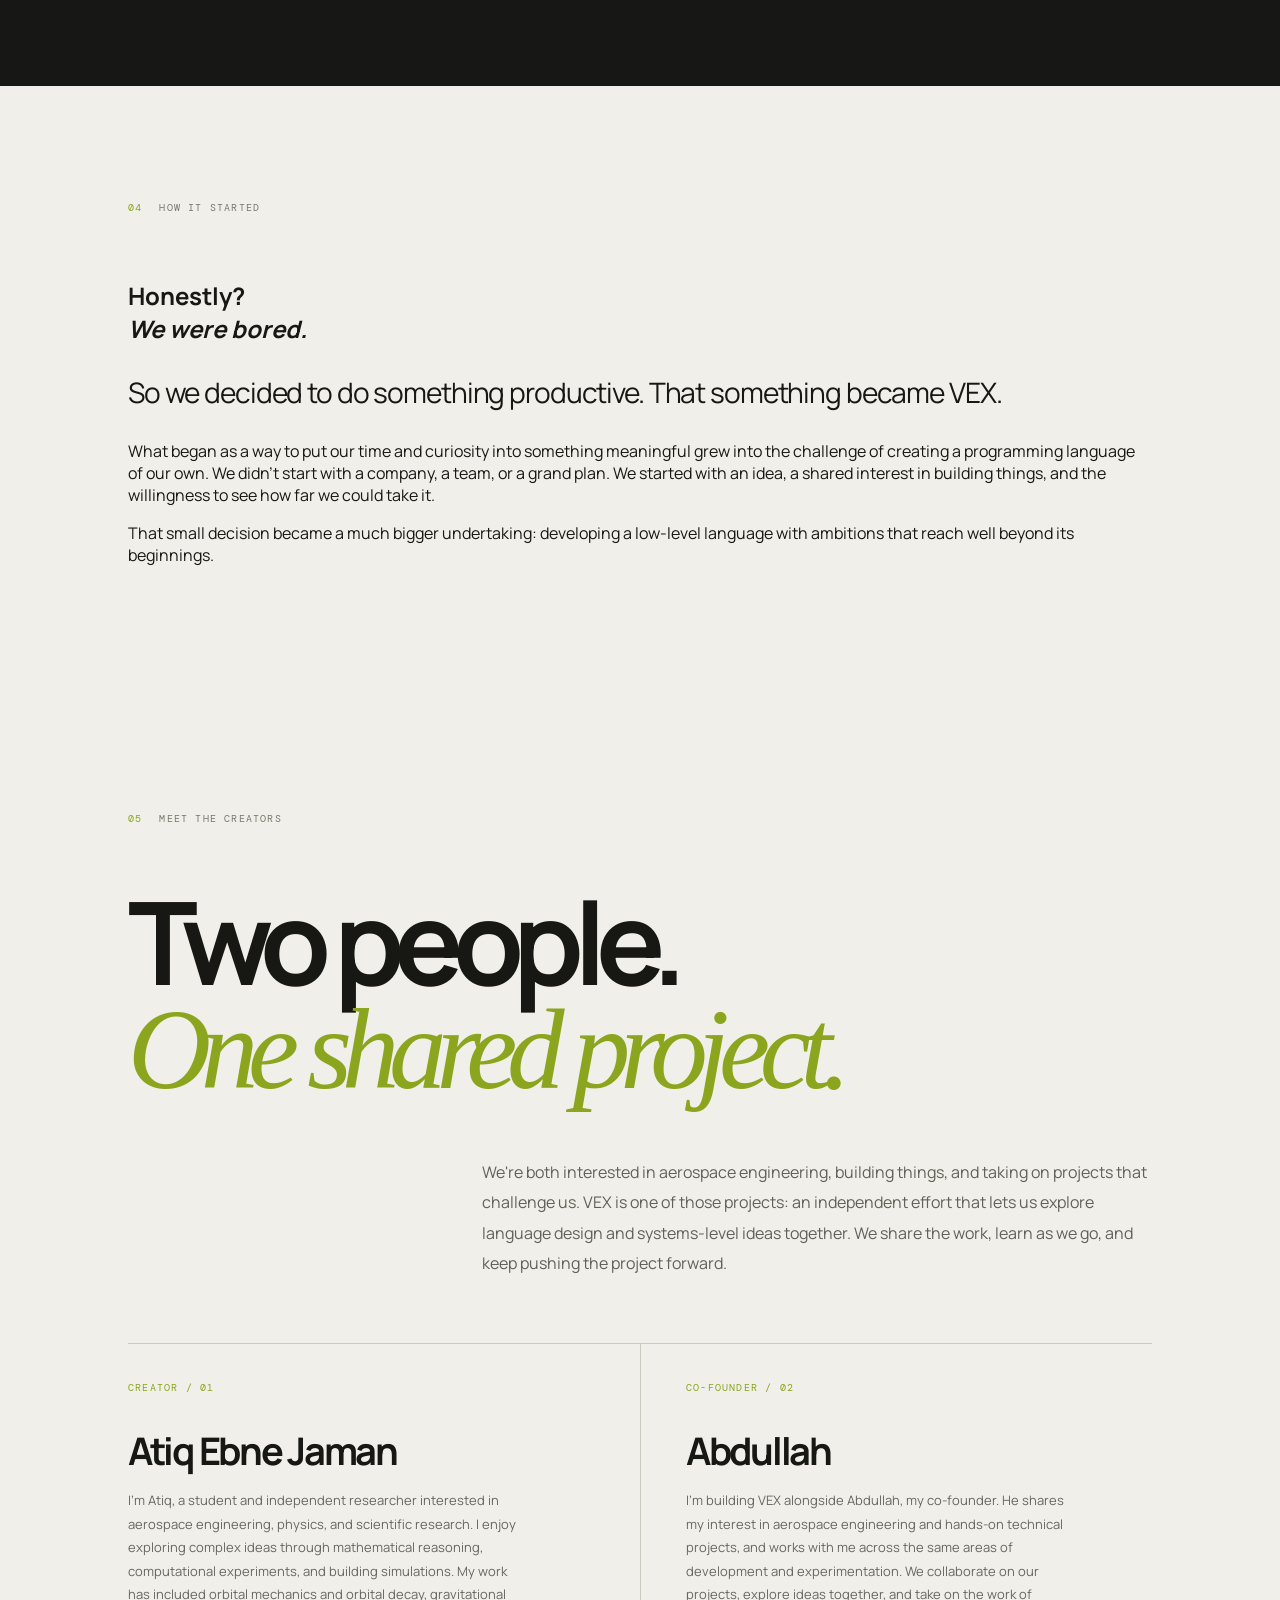
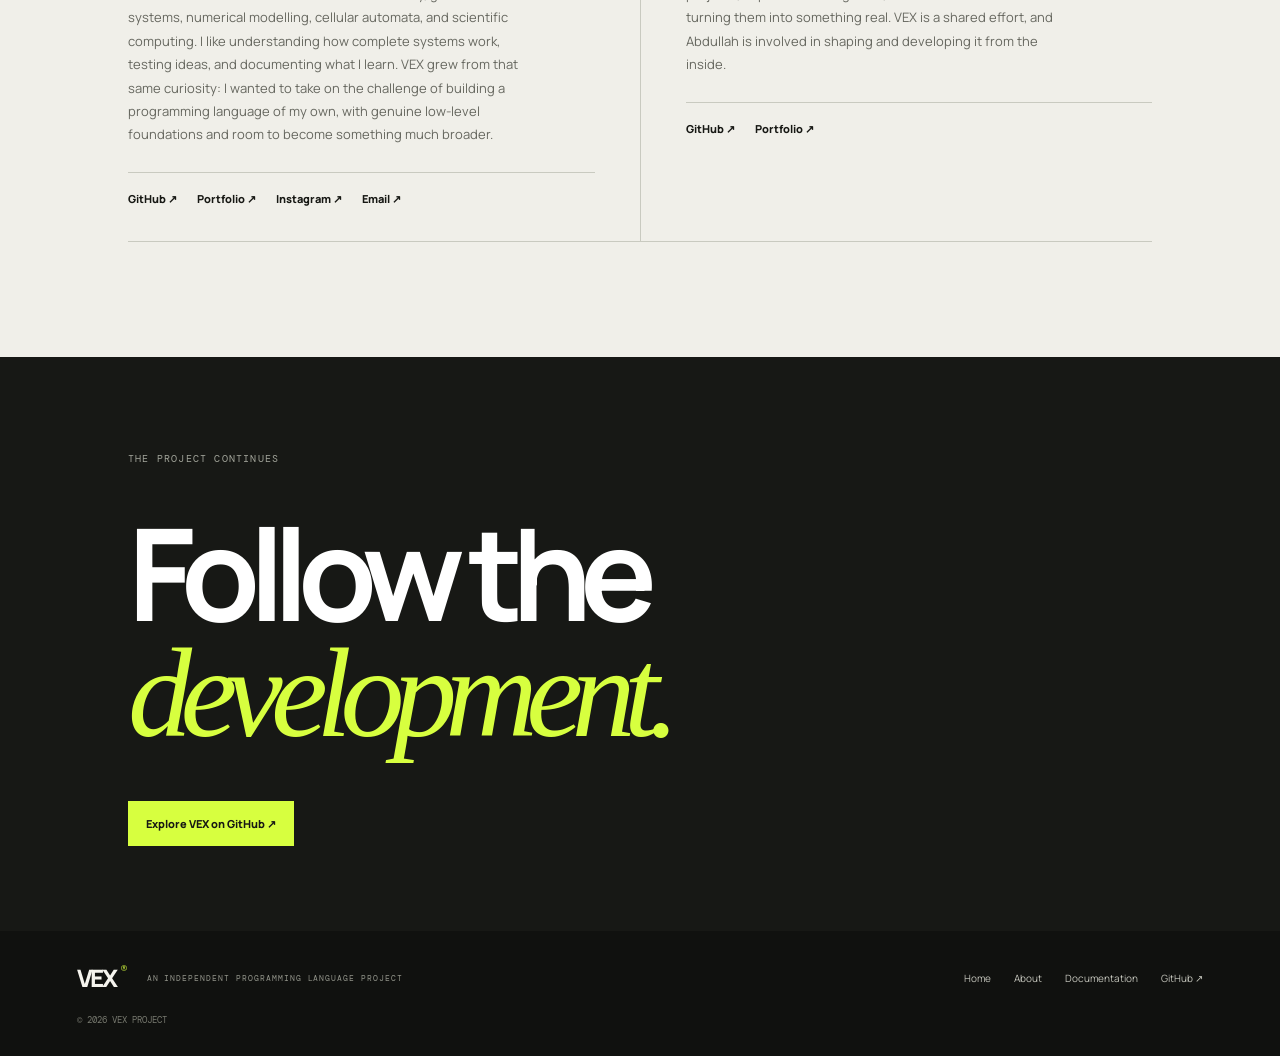
==== commit f0747ffc: "Write Atiq's creator bio in first person using portfolio" ====
--- a/about.html
+++ b/about.html
@@ -6,6 +6,6 @@
 <section class="direction-block section" id="direction"><div class="eyebrow mono"><span>02</span> WHERE VEX IS HEADING</div><h2>One language.<br><em>Many possibilities.</em></h2><div class="direction-copy"><p>The ambition for VEX extends well beyond its current implementation. The long-term vision is a substantial general-purpose language with the foundations to support systems programming, scientific and numerical work, networking, and visual applications such as 2D and 3D graphics, animation, and scientific visualization.</p><p>An especially important goal is self-hosting readiness: making VEX expressive and capable enough to implement a substantial compiler in the language itself.</p><p class="mono future-disclaimer">THIS IS A LONG-TERM DIRECTION, NOT A CLAIM THAT THESE CAPABILITIES ARE ALREADY AVAILABLE.</p></div></section>
 <section class="status-about section" id="status"><div class="eyebrow mono"><span>03</span> DEVELOPMENT STATUS</div><h2>An ongoing<br><em>process.</em></h2><div class="status-about-copy"><p>VEX is not being presented as a finished language. It is actively being developed, tested, expanded, and improved. Its implementation and capabilities continue to evolve as the project moves forward.</p><blockquote>VEX is an immature language which is being constantly worked on and developed by the creator of VEX.</blockquote></div></section>
 <section class="origin-story section"><div class="eyebrow mono"><span>04</span> HOW IT STARTED</div><div class="origin-grid"><h2>Honestly?<br><em>We were bored.</em></h2><div><p class="large-copy">So we decided to do something productive. That something became VEX.</p><p>What began as a way to put our time and curiosity into something meaningful grew into the challenge of creating a programming language of our own. We didn't start with a company, a team, or a grand plan. We started with an idea, a shared interest in building things, and the willingness to see how far we could take it.</p><p>That small decision became a much bigger undertaking: developing a low-level language with ambitions that reach well beyond its beginnings.</p></div></div></section>
-<section class="founders section" id="people"><div class="eyebrow mono"><span>05</span> MEET THE CREATORS</div><h2>Two people.<br><em>One shared project.</em></h2><p class="founders-intro">We're both interested in aerospace engineering, building things, and taking on projects that challenge us. VEX is one of those projects: an independent effort that lets us explore language design and systems-level ideas together. We share the work, learn as we go, and keep pushing the project forward.</p><div class="founder-grid"><article class="founder"><span class="mono accent-text">CREATOR / 01</span><h3>Atiq Ebne Jaman</h3><p>Atiq started VEX and leads its development. Alongside the language itself, he works on projects across STEM and technology, with a particular interest in aerospace engineering. VEX grew from the urge to turn curiosity into something real: a language we could build, experiment with, and keep expanding.</p><div class="founder-links"><a href="https://github.com/Atiqxyz" target="_blank" rel="noopener">GitHub ↗</a><a href="https://atiq.onrender.com/" target="_blank" rel="noopener">Portfolio ↗</a><a href="https://www.instagram.com/atiqookin/" target="_blank" rel="noopener">Instagram ↗</a><a href="mailto:atiqongithub@gmail.com">Email ↗</a></div></article><article class="founder"><span class="mono accent-text">CO-FOUNDER / 02</span><h3>Abdullah</h3><p>Abdullah is VEX's co-founder and works alongside Atiq across the project. With the same interest in aerospace engineering and hands-on projects, he contributes to the shared work of developing VEX and exploring the ideas behind it. He's not just attached to the project by title; he's part of the effort that keeps it moving.</p><div class="founder-links"><a href="https://github.com/Abdullah6926/" target="_blank" rel="noopener">GitHub ↗</a><a href="https://abdullah6926.github.io/ABDULLAHPerssonalProfile/" target="_blank" rel="noopener">Portfolio ↗</a></div></article></div></section>
+<section class="founders section" id="people"><div class="eyebrow mono"><span>05</span> MEET THE CREATORS</div><h2>Two people.<br><em>One shared project.</em></h2><p class="founders-intro">We're both interested in aerospace engineering, building things, and taking on projects that challenge us. VEX is one of those projects: an independent effort that lets us explore language design and systems-level ideas together. We share the work, learn as we go, and keep pushing the project forward.</p><div class="founder-grid"><article class="founder"><span class="mono accent-text">CREATOR / 01</span><h3>Atiq Ebne Jaman</h3><p>I'm Atiq, a student and independent researcher interested in aerospace engineering, physics, and scientific research. I enjoy exploring complex ideas through mathematical reasoning, computational experiments, and building simulations. My work has included orbital mechanics and orbital decay, gravitational systems, numerical modelling, cellular automata, and scientific computing. I like understanding how complete systems work, testing ideas, and documenting what I learn. VEX grew from that same curiosity: I wanted to take on the challenge of building a programming language of my own, with genuine low-level foundations and room to become something much broader.</p><div class="founder-links"><a href="https://github.com/Atiqxyz" target="_blank" rel="noopener">GitHub ↗</a><a href="https://atiq.onrender.com/" target="_blank" rel="noopener">Portfolio ↗</a><a href="https://www.instagram.com/atiqookin/" target="_blank" rel="noopener">Instagram ↗</a><a href="mailto:atiqongithub@gmail.com">Email ↗</a></div></article><article class="founder"><span class="mono accent-text">CO-FOUNDER / 02</span><h3>Abdullah</h3><p>I'm building VEX alongside Abdullah, my co-founder. He shares my interest in aerospace engineering and hands-on technical projects, and works with me across the same areas of development and experimentation. We collaborate on our projects, explore ideas together, and take on the work of turning them into something real. VEX is a shared effort, and Abdullah is involved in shaping and developing it from the inside.</p><div class="founder-links"><a href="https://github.com/Abdullah6926/" target="_blank" rel="noopener">GitHub ↗</a><a href="https://abdullah6926.github.io/ABDULLAHPerssonalProfile/" target="_blank" rel="noopener">Portfolio ↗</a></div></article></div></section>
 <section class="about-end"><p class="mono">THE PROJECT CONTINUES</p><h2>Follow the<br><em>development.</em></h2><a class="button button-light" href="https://github.com/Atiqxyz/vex" target="_blank" rel="noopener">Explore VEX on GitHub ↗</a></section></main>
 <footer class="footer"><a class="brand" href="index.html">VEX<span>®</span></a><p class="mono">AN INDEPENDENT PROGRAMMING LANGUAGE PROJECT</p><nav><a href="index.html">Home</a><a href="about.html">About</a><a href="docs.html">Documentation</a><a href="https://github.com/Atiqxyz/vex" target="_blank" rel="noopener">GitHub ↗</a></nav><small>© <span id="year">2026</span> VEX PROJECT</small></footer><script src="script.js"></script></body></html>
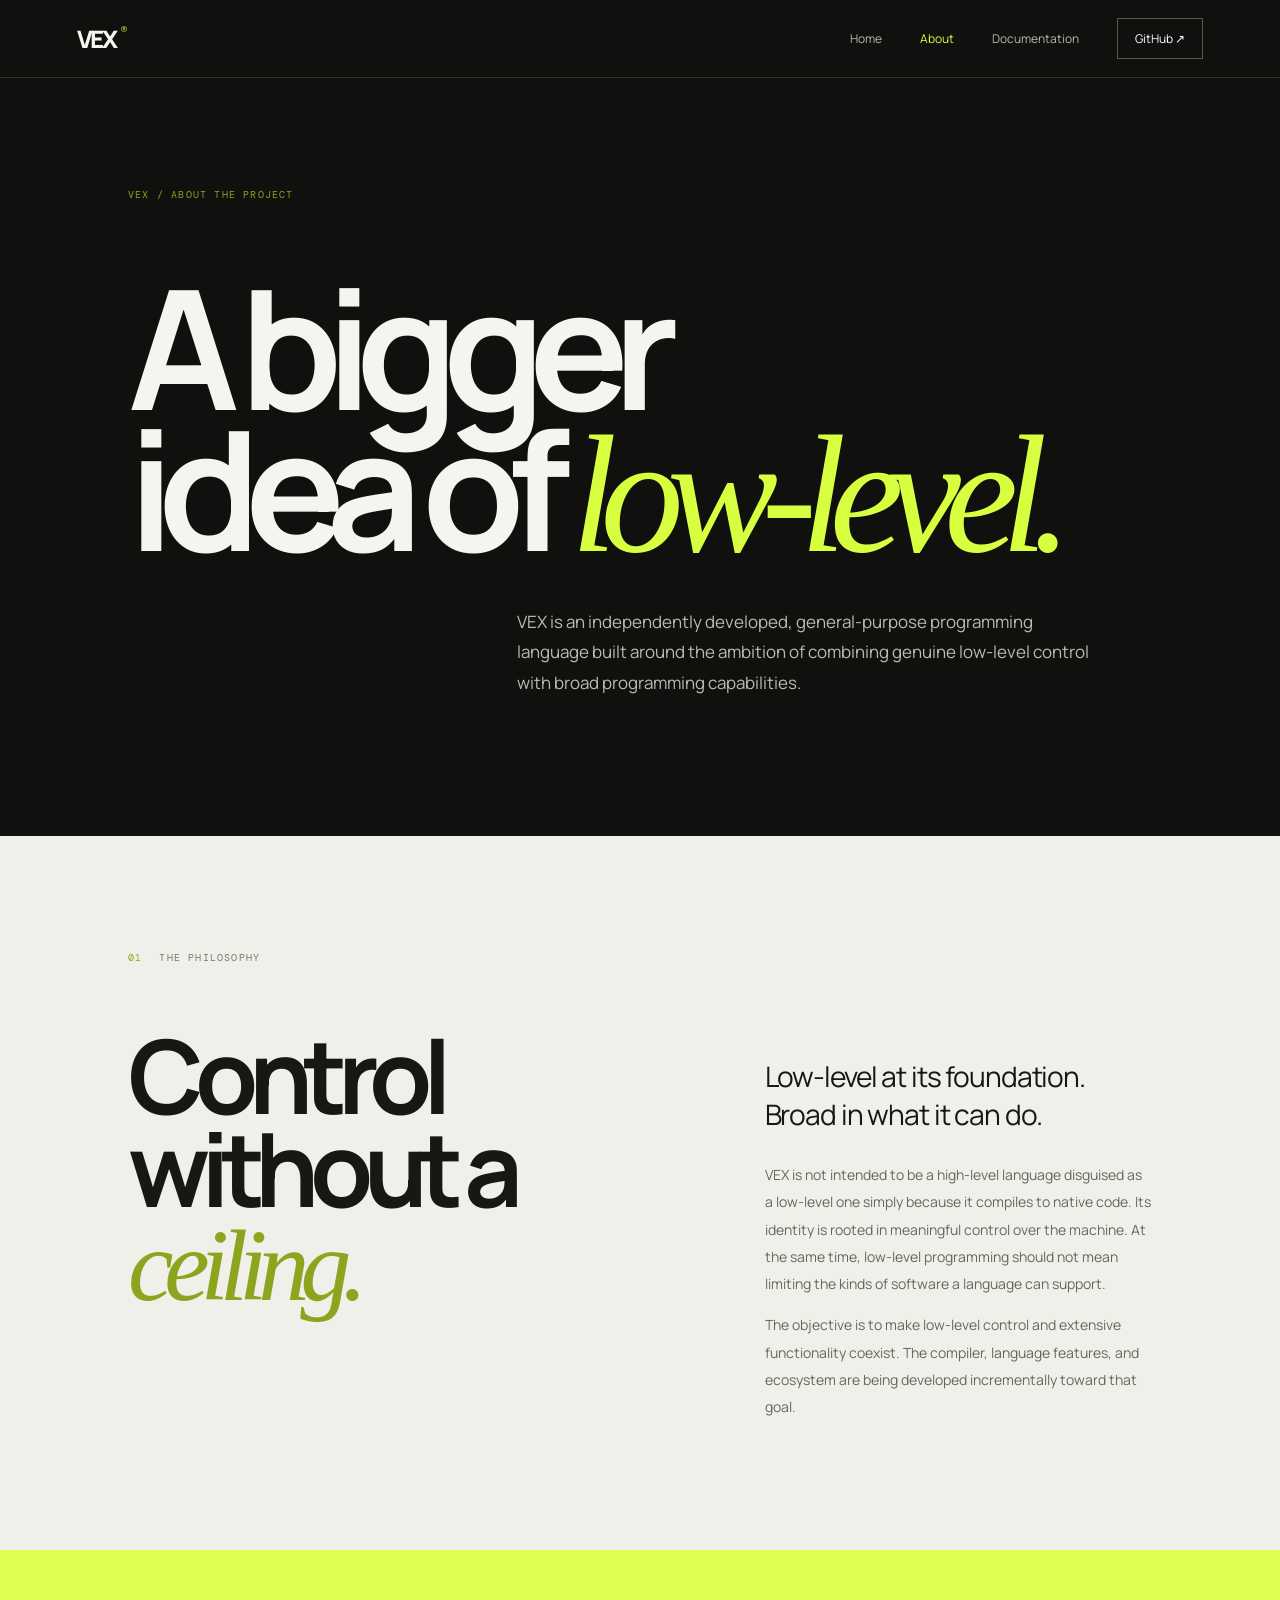
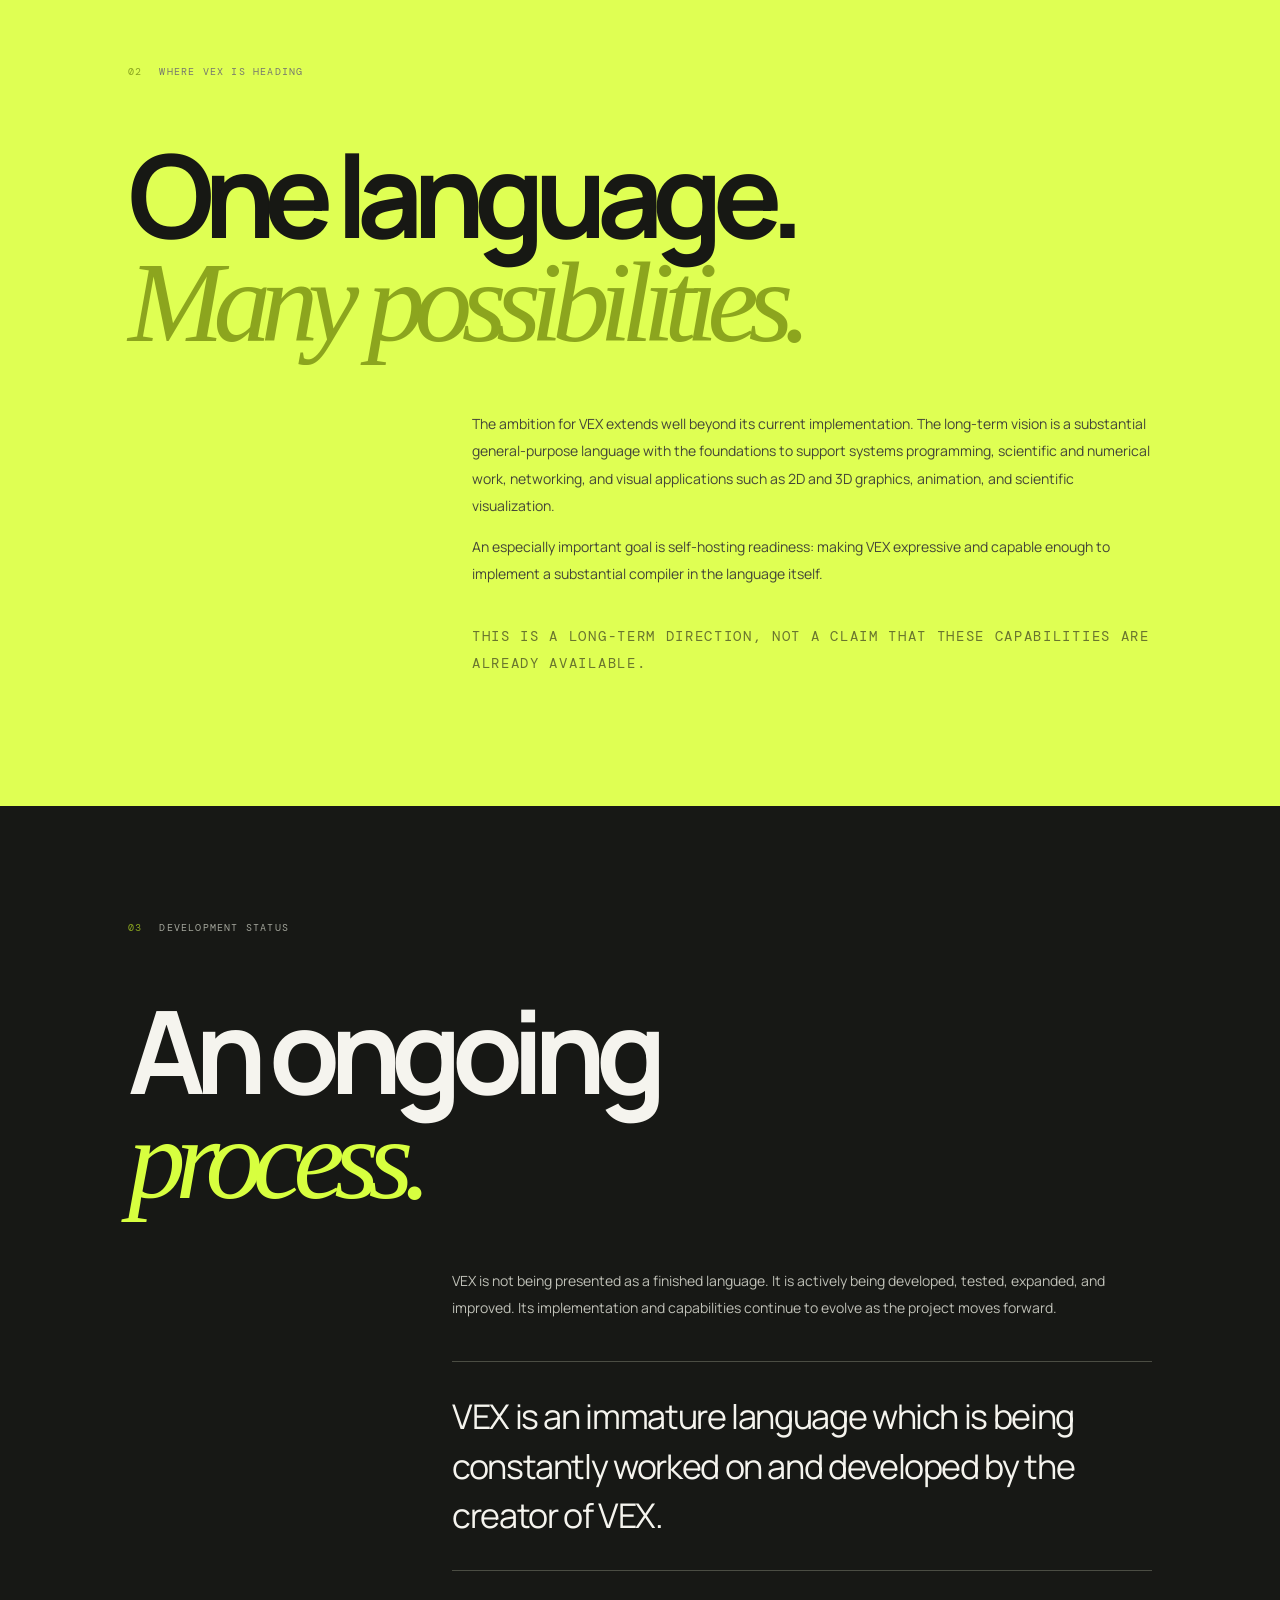
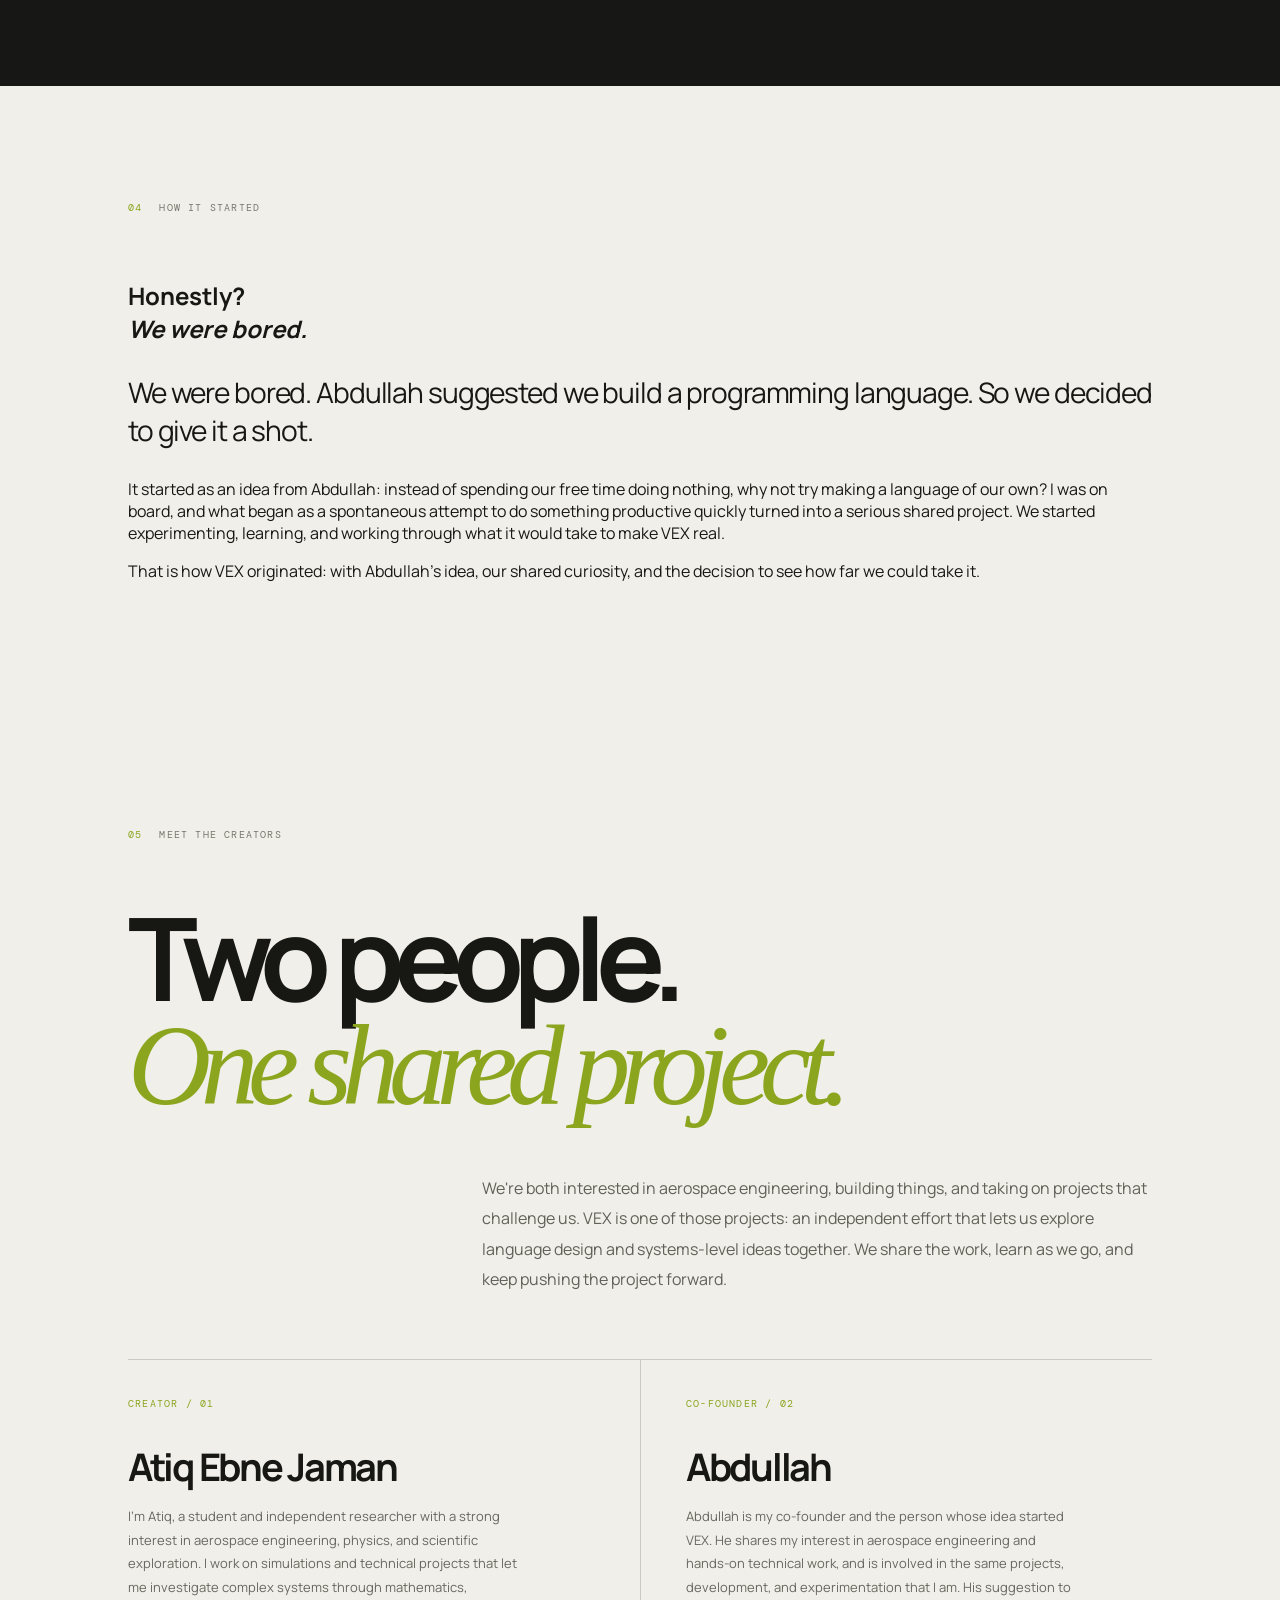
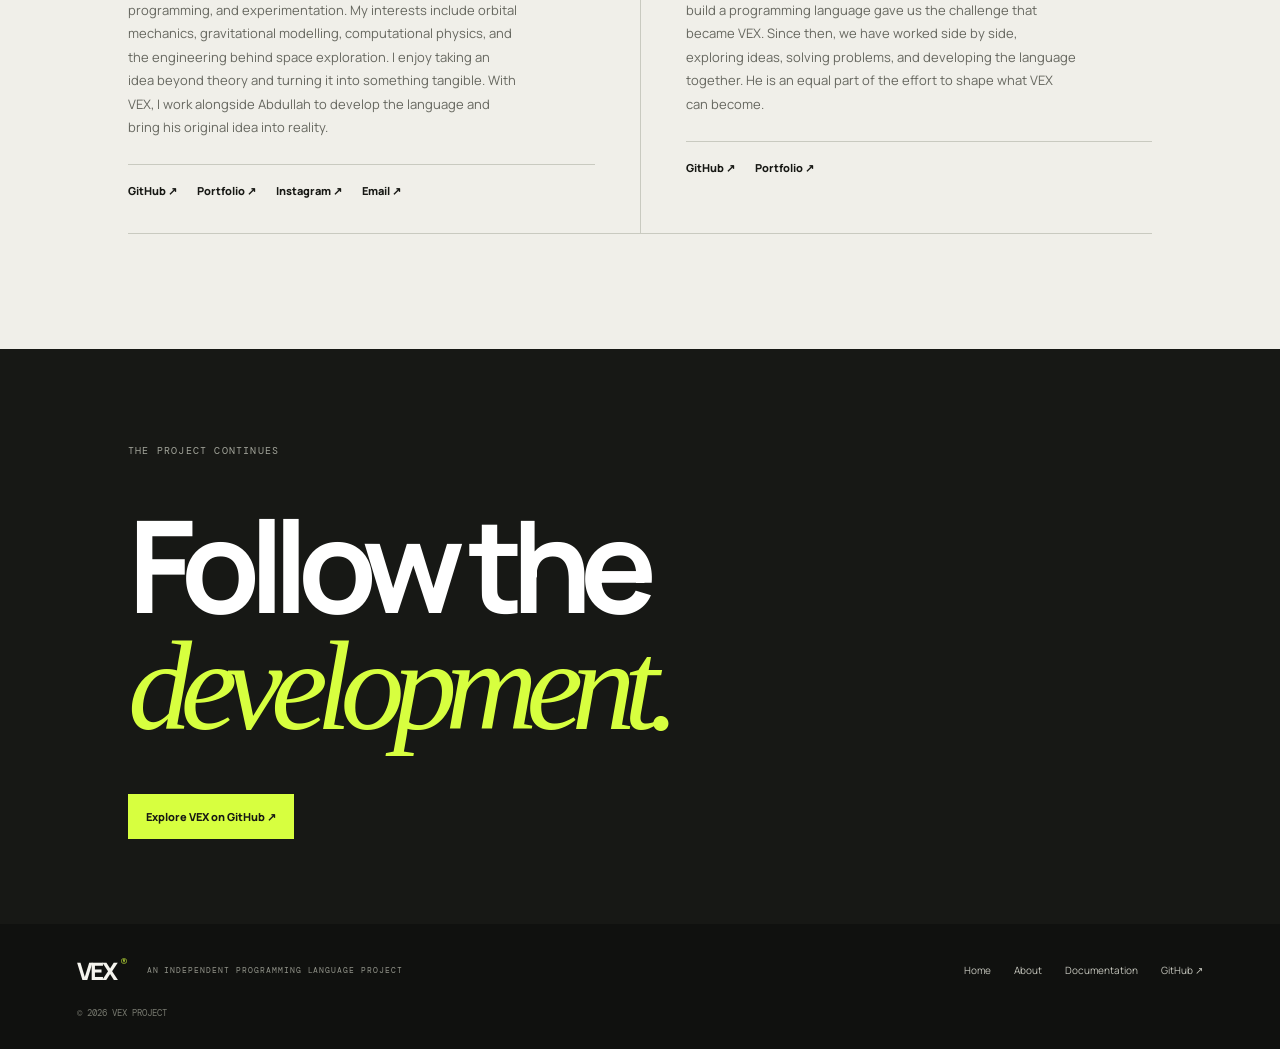
==== commit 4351725e: "Credit Abdullah with the original VEX idea and balance creator bios" ====
--- a/about.html
+++ b/about.html
@@ -5,7 +5,7 @@
 <section class="about-block section"><div class="eyebrow mono"><span>01</span> THE PHILOSOPHY</div><div class="about-columns"><h2>Control<br>without a<br><em>ceiling.</em></h2><div><p class="large-copy">Low-level at its foundation. Broad in what it can do.</p><p>VEX is not intended to be a high-level language disguised as a low-level one simply because it compiles to native code. Its identity is rooted in meaningful control over the machine. At the same time, low-level programming should not mean limiting the kinds of software a language can support.</p><p>The objective is to make low-level control and extensive functionality coexist. The compiler, language features, and ecosystem are being developed incrementally toward that goal.</p></div></div></section>
 <section class="direction-block section" id="direction"><div class="eyebrow mono"><span>02</span> WHERE VEX IS HEADING</div><h2>One language.<br><em>Many possibilities.</em></h2><div class="direction-copy"><p>The ambition for VEX extends well beyond its current implementation. The long-term vision is a substantial general-purpose language with the foundations to support systems programming, scientific and numerical work, networking, and visual applications such as 2D and 3D graphics, animation, and scientific visualization.</p><p>An especially important goal is self-hosting readiness: making VEX expressive and capable enough to implement a substantial compiler in the language itself.</p><p class="mono future-disclaimer">THIS IS A LONG-TERM DIRECTION, NOT A CLAIM THAT THESE CAPABILITIES ARE ALREADY AVAILABLE.</p></div></section>
 <section class="status-about section" id="status"><div class="eyebrow mono"><span>03</span> DEVELOPMENT STATUS</div><h2>An ongoing<br><em>process.</em></h2><div class="status-about-copy"><p>VEX is not being presented as a finished language. It is actively being developed, tested, expanded, and improved. Its implementation and capabilities continue to evolve as the project moves forward.</p><blockquote>VEX is an immature language which is being constantly worked on and developed by the creator of VEX.</blockquote></div></section>
-<section class="origin-story section"><div class="eyebrow mono"><span>04</span> HOW IT STARTED</div><div class="origin-grid"><h2>Honestly?<br><em>We were bored.</em></h2><div><p class="large-copy">So we decided to do something productive. That something became VEX.</p><p>What began as a way to put our time and curiosity into something meaningful grew into the challenge of creating a programming language of our own. We didn't start with a company, a team, or a grand plan. We started with an idea, a shared interest in building things, and the willingness to see how far we could take it.</p><p>That small decision became a much bigger undertaking: developing a low-level language with ambitions that reach well beyond its beginnings.</p></div></div></section>
-<section class="founders section" id="people"><div class="eyebrow mono"><span>05</span> MEET THE CREATORS</div><h2>Two people.<br><em>One shared project.</em></h2><p class="founders-intro">We're both interested in aerospace engineering, building things, and taking on projects that challenge us. VEX is one of those projects: an independent effort that lets us explore language design and systems-level ideas together. We share the work, learn as we go, and keep pushing the project forward.</p><div class="founder-grid"><article class="founder"><span class="mono accent-text">CREATOR / 01</span><h3>Atiq Ebne Jaman</h3><p>I'm Atiq, a student and independent researcher interested in aerospace engineering, physics, and scientific research. I enjoy exploring complex ideas through mathematical reasoning, computational experiments, and building simulations. My work has included orbital mechanics and orbital decay, gravitational systems, numerical modelling, cellular automata, and scientific computing. I like understanding how complete systems work, testing ideas, and documenting what I learn. VEX grew from that same curiosity: I wanted to take on the challenge of building a programming language of my own, with genuine low-level foundations and room to become something much broader.</p><div class="founder-links"><a href="https://github.com/Atiqxyz" target="_blank" rel="noopener">GitHub ↗</a><a href="https://atiq.onrender.com/" target="_blank" rel="noopener">Portfolio ↗</a><a href="https://www.instagram.com/atiqookin/" target="_blank" rel="noopener">Instagram ↗</a><a href="mailto:atiqongithub@gmail.com">Email ↗</a></div></article><article class="founder"><span class="mono accent-text">CO-FOUNDER / 02</span><h3>Abdullah</h3><p>I'm building VEX alongside Abdullah, my co-founder. He shares my interest in aerospace engineering and hands-on technical projects, and works with me across the same areas of development and experimentation. We collaborate on our projects, explore ideas together, and take on the work of turning them into something real. VEX is a shared effort, and Abdullah is involved in shaping and developing it from the inside.</p><div class="founder-links"><a href="https://github.com/Abdullah6926/" target="_blank" rel="noopener">GitHub ↗</a><a href="https://abdullah6926.github.io/ABDULLAHPerssonalProfile/" target="_blank" rel="noopener">Portfolio ↗</a></div></article></div></section>
+<section class="origin-story section"><div class="eyebrow mono"><span>04</span> HOW IT STARTED</div><div class="origin-grid"><h2>Honestly?<br><em>We were bored.</em></h2><div><p class="large-copy">We were bored. Abdullah suggested we build a programming language. So we decided to give it a shot.</p><p>It started as an idea from Abdullah: instead of spending our free time doing nothing, why not try making a language of our own? I was on board, and what began as a spontaneous attempt to do something productive quickly turned into a serious shared project. We started experimenting, learning, and working through what it would take to make VEX real.</p><p>That is how VEX originated: with Abdullah's idea, our shared curiosity, and the decision to see how far we could take it.</p></div></div></section>
+<section class="founders section" id="people"><div class="eyebrow mono"><span>05</span> MEET THE CREATORS</div><h2>Two people.<br><em>One shared project.</em></h2><p class="founders-intro">We're both interested in aerospace engineering, building things, and taking on projects that challenge us. VEX is one of those projects: an independent effort that lets us explore language design and systems-level ideas together. We share the work, learn as we go, and keep pushing the project forward.</p><div class="founder-grid"><article class="founder"><span class="mono accent-text">CREATOR / 01</span><h3>Atiq Ebne Jaman</h3><p>I'm Atiq, a student and independent researcher with a strong interest in aerospace engineering, physics, and scientific exploration. I work on simulations and technical projects that let me investigate complex systems through mathematics, programming, and experimentation. My interests include orbital mechanics, gravitational modelling, computational physics, and the engineering behind space exploration. I enjoy taking an idea beyond theory and turning it into something tangible. With VEX, I work alongside Abdullah to develop the language and bring his original idea into reality.</p><div class="founder-links"><a href="https://github.com/Atiqxyz" target="_blank" rel="noopener">GitHub ↗</a><a href="https://atiq.onrender.com/" target="_blank" rel="noopener">Portfolio ↗</a><a href="https://www.instagram.com/atiqookin/" target="_blank" rel="noopener">Instagram ↗</a><a href="mailto:atiqongithub@gmail.com">Email ↗</a></div></article><article class="founder"><span class="mono accent-text">CO-FOUNDER / 02</span><h3>Abdullah</h3><p>Abdullah is my co-founder and the person whose idea started VEX. He shares my interest in aerospace engineering and hands-on technical work, and is involved in the same projects, development, and experimentation that I am. His suggestion to build a programming language gave us the challenge that became VEX. Since then, we have worked side by side, exploring ideas, solving problems, and developing the language together. He is an equal part of the effort to shape what VEX can become.</p><div class="founder-links"><a href="https://github.com/Abdullah6926/" target="_blank" rel="noopener">GitHub ↗</a><a href="https://abdullah6926.github.io/ABDULLAHPerssonalProfile/" target="_blank" rel="noopener">Portfolio ↗</a></div></article></div></section>
 <section class="about-end"><p class="mono">THE PROJECT CONTINUES</p><h2>Follow the<br><em>development.</em></h2><a class="button button-light" href="https://github.com/Atiqxyz/vex" target="_blank" rel="noopener">Explore VEX on GitHub ↗</a></section></main>
 <footer class="footer"><a class="brand" href="index.html">VEX<span>®</span></a><p class="mono">AN INDEPENDENT PROGRAMMING LANGUAGE PROJECT</p><nav><a href="index.html">Home</a><a href="about.html">About</a><a href="docs.html">Documentation</a><a href="https://github.com/Atiqxyz/vex" target="_blank" rel="noopener">GitHub ↗</a></nav><small>© <span id="year">2026</span> VEX PROJECT</small></footer><script src="script.js"></script></body></html>
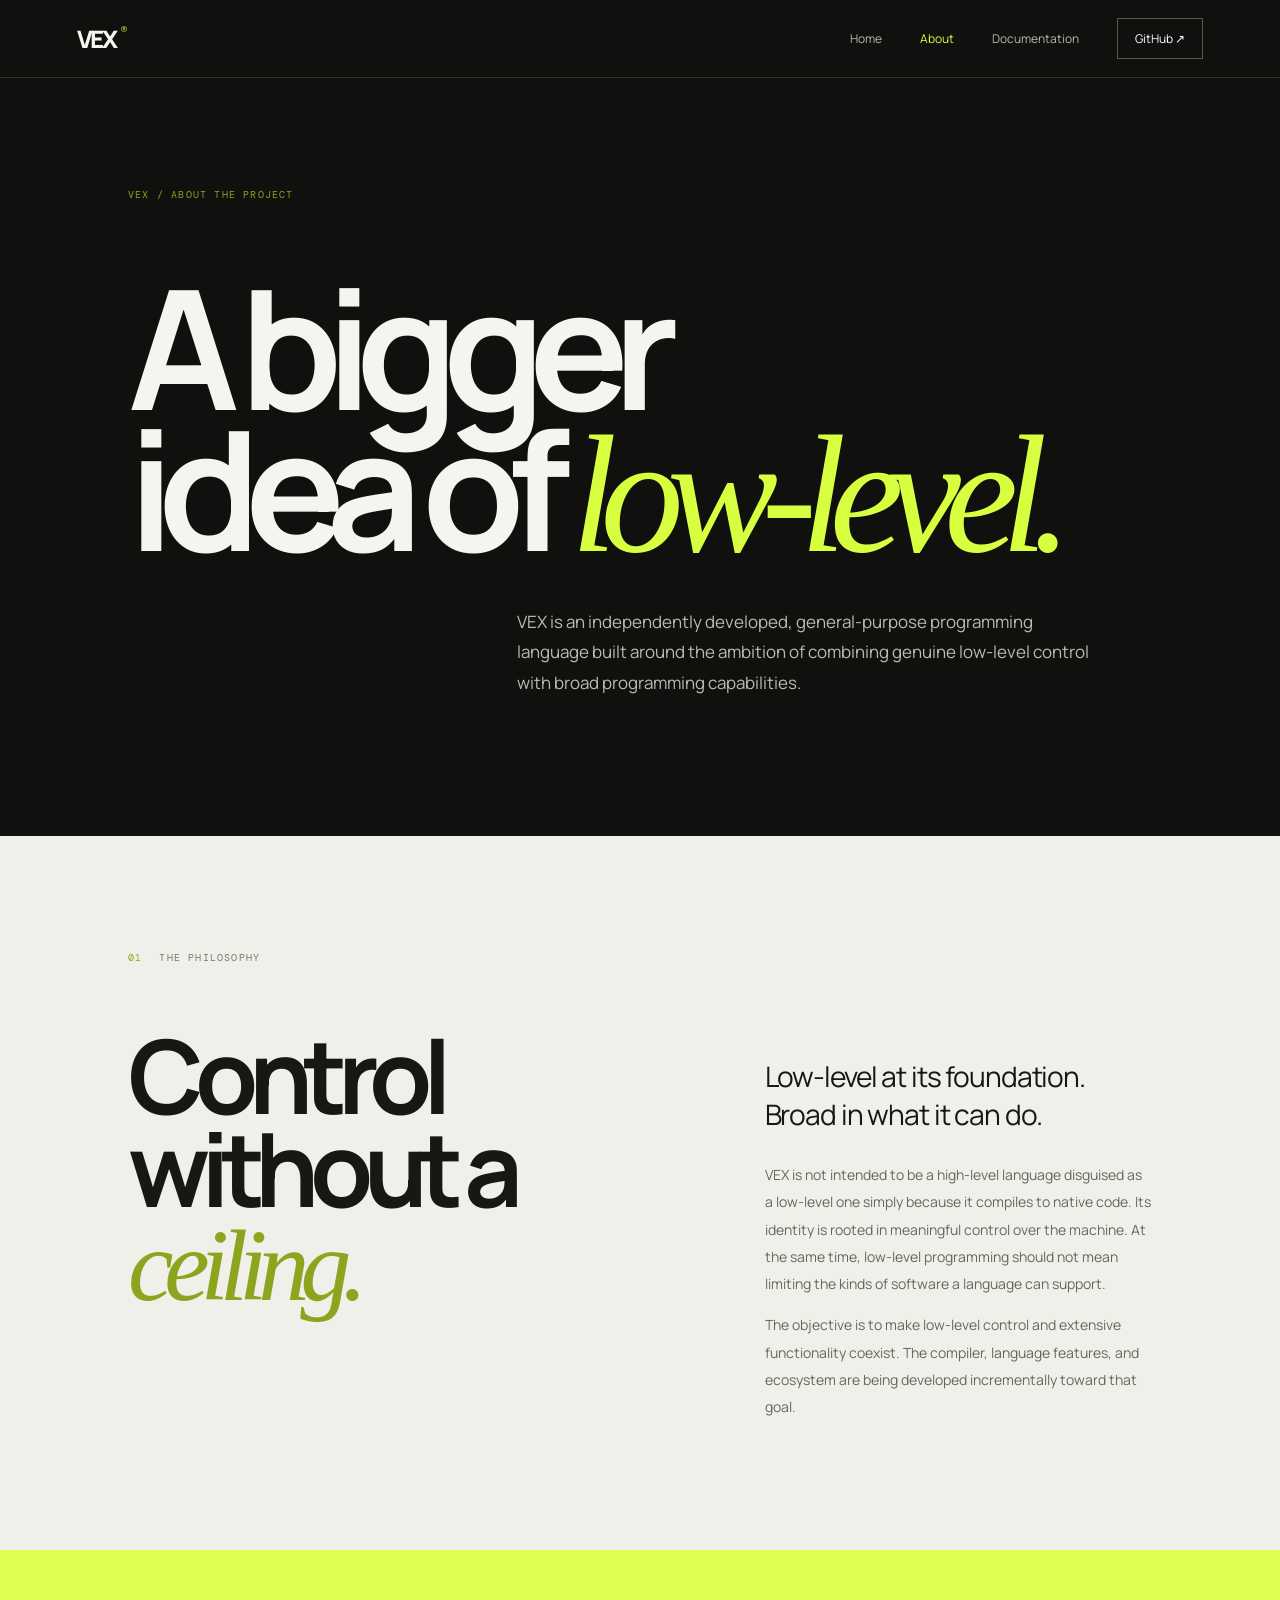
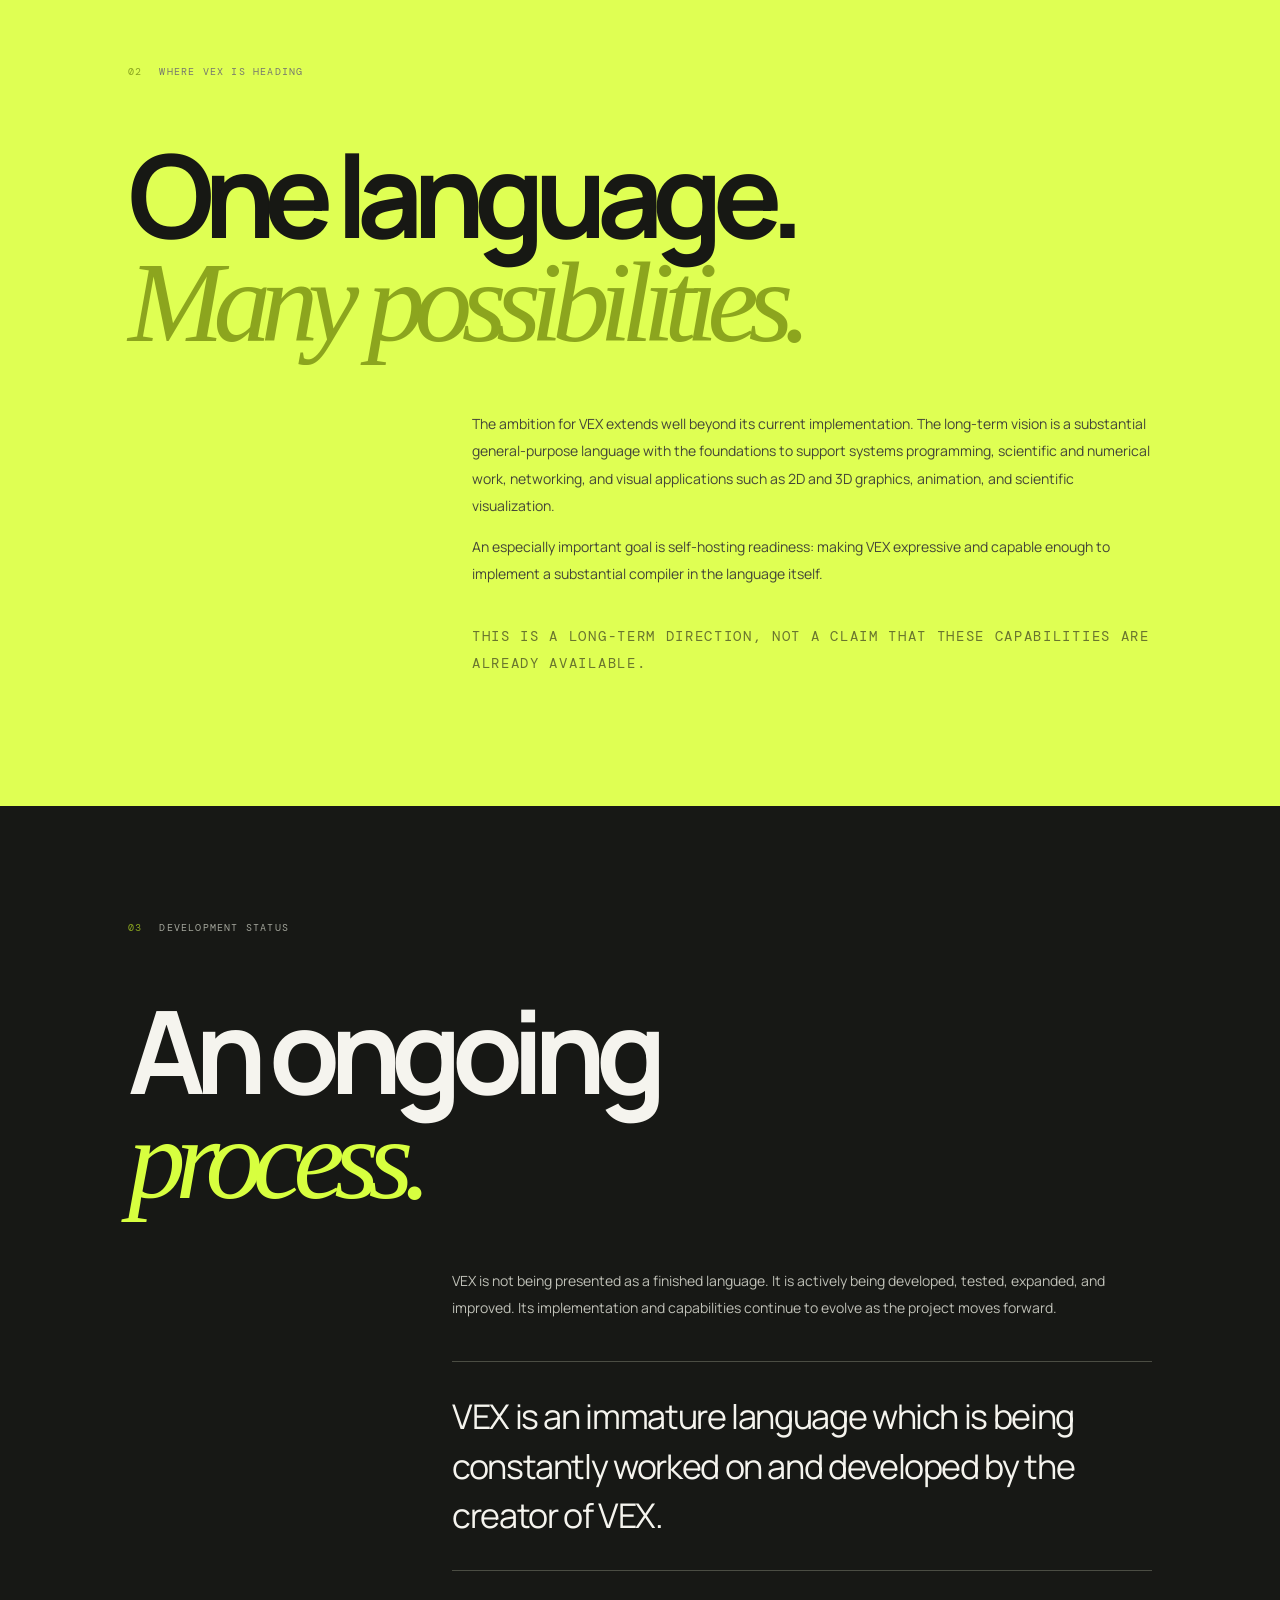
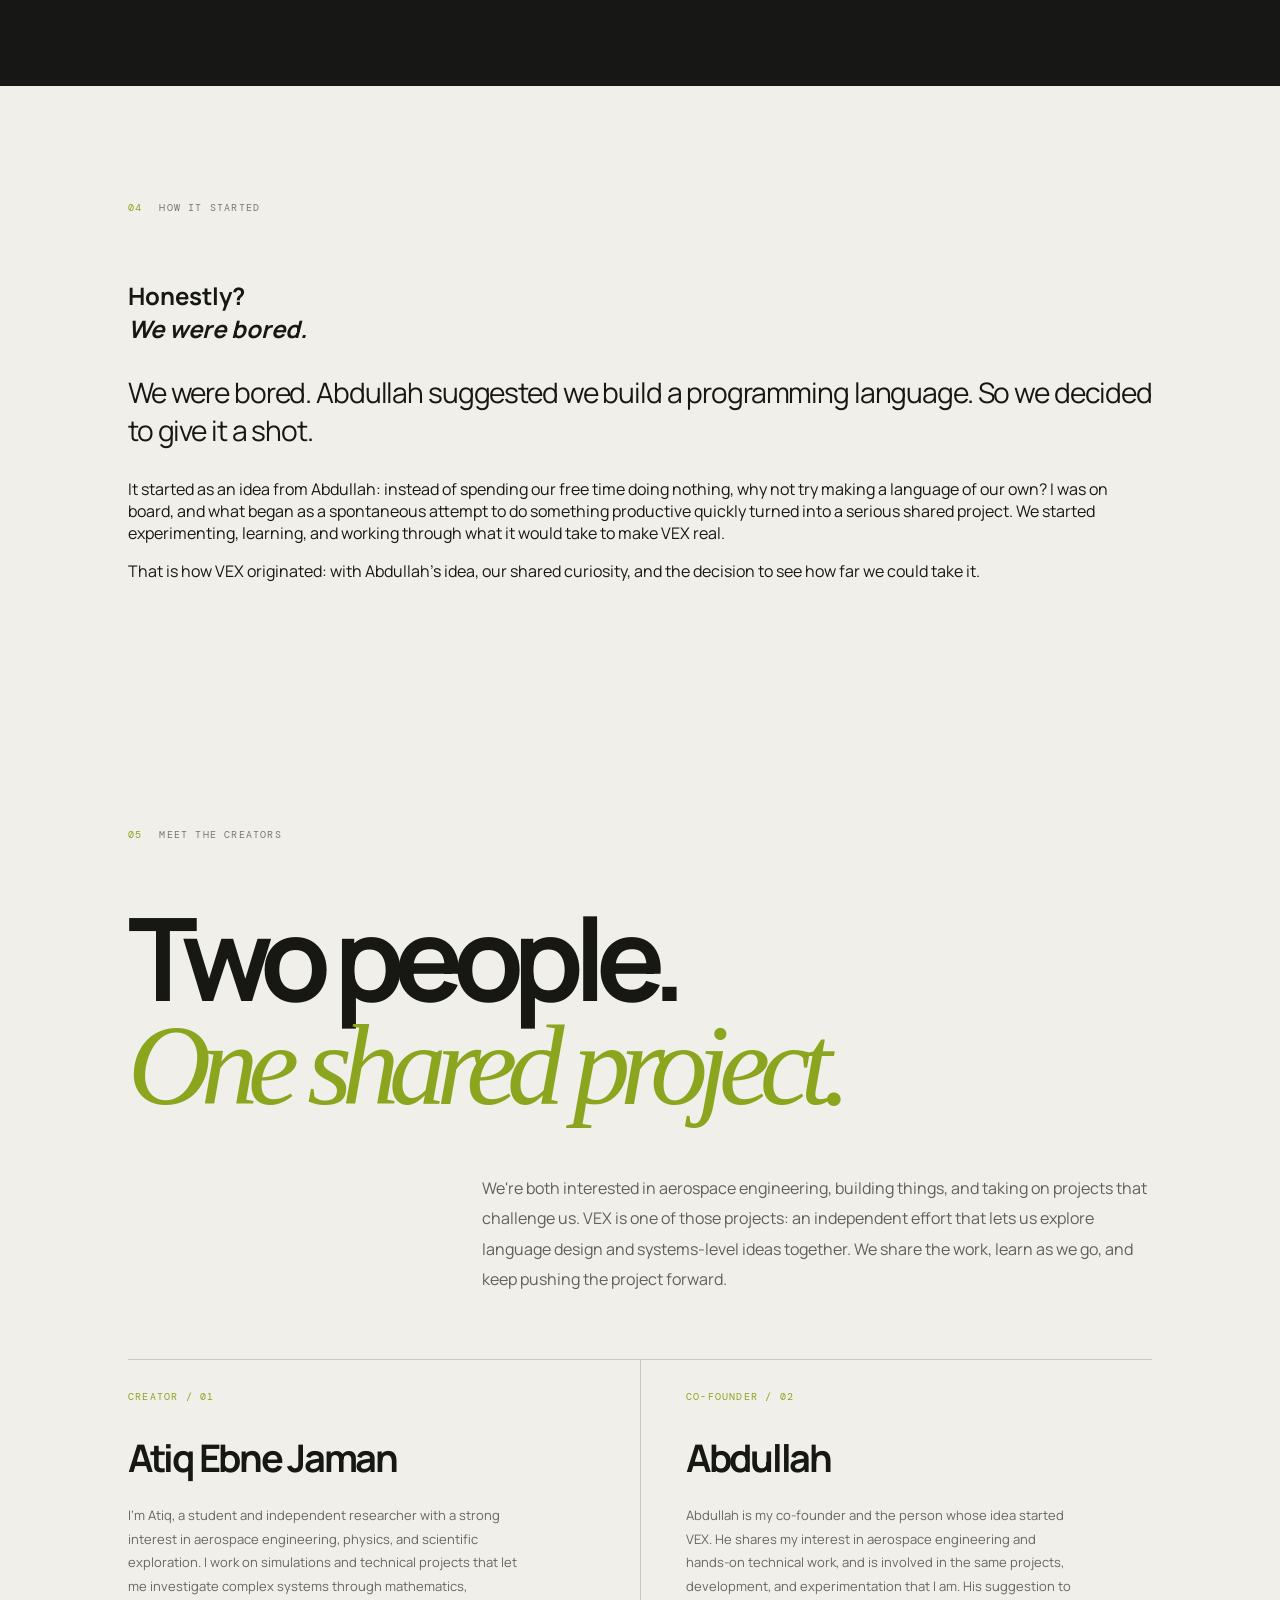
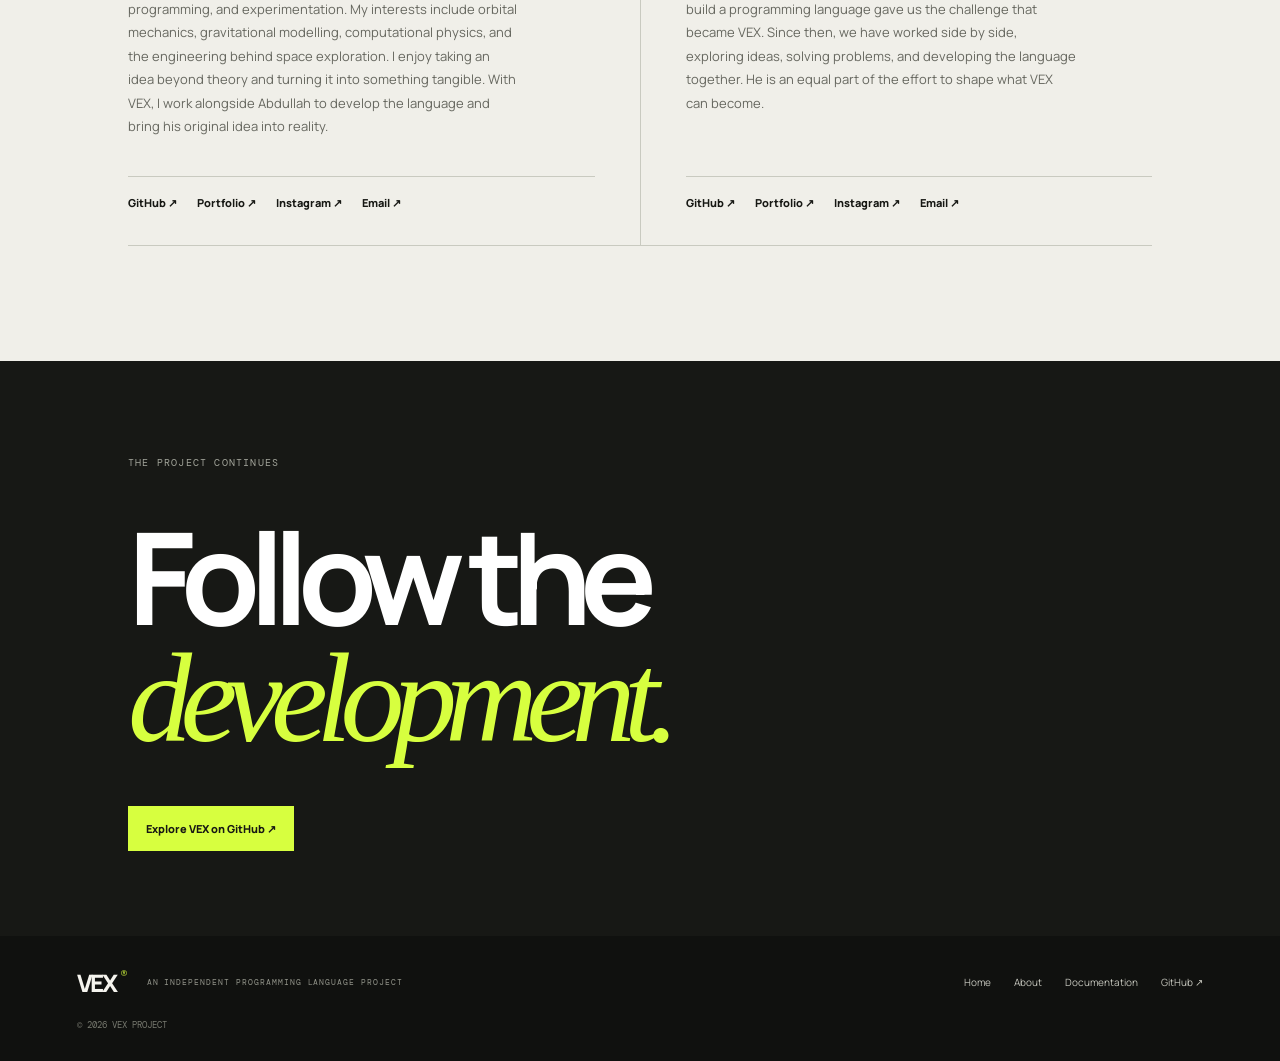
==== commit 96be5c0b: "Add Abdullah's Instagram and email link placeholder" ====
--- a/about.html
+++ b/about.html
@@ -6,6 +6,6 @@
 <section class="direction-block section" id="direction"><div class="eyebrow mono"><span>02</span> WHERE VEX IS HEADING</div><h2>One language.<br><em>Many possibilities.</em></h2><div class="direction-copy"><p>The ambition for VEX extends well beyond its current implementation. The long-term vision is a substantial general-purpose language with the foundations to support systems programming, scientific and numerical work, networking, and visual applications such as 2D and 3D graphics, animation, and scientific visualization.</p><p>An especially important goal is self-hosting readiness: making VEX expressive and capable enough to implement a substantial compiler in the language itself.</p><p class="mono future-disclaimer">THIS IS A LONG-TERM DIRECTION, NOT A CLAIM THAT THESE CAPABILITIES ARE ALREADY AVAILABLE.</p></div></section>
 <section class="status-about section" id="status"><div class="eyebrow mono"><span>03</span> DEVELOPMENT STATUS</div><h2>An ongoing<br><em>process.</em></h2><div class="status-about-copy"><p>VEX is not being presented as a finished language. It is actively being developed, tested, expanded, and improved. Its implementation and capabilities continue to evolve as the project moves forward.</p><blockquote>VEX is an immature language which is being constantly worked on and developed by the creator of VEX.</blockquote></div></section>
 <section class="origin-story section"><div class="eyebrow mono"><span>04</span> HOW IT STARTED</div><div class="origin-grid"><h2>Honestly?<br><em>We were bored.</em></h2><div><p class="large-copy">We were bored. Abdullah suggested we build a programming language. So we decided to give it a shot.</p><p>It started as an idea from Abdullah: instead of spending our free time doing nothing, why not try making a language of our own? I was on board, and what began as a spontaneous attempt to do something productive quickly turned into a serious shared project. We started experimenting, learning, and working through what it would take to make VEX real.</p><p>That is how VEX originated: with Abdullah's idea, our shared curiosity, and the decision to see how far we could take it.</p></div></div></section>
-<section class="founders section" id="people"><div class="eyebrow mono"><span>05</span> MEET THE CREATORS</div><h2>Two people.<br><em>One shared project.</em></h2><p class="founders-intro">We're both interested in aerospace engineering, building things, and taking on projects that challenge us. VEX is one of those projects: an independent effort that lets us explore language design and systems-level ideas together. We share the work, learn as we go, and keep pushing the project forward.</p><div class="founder-grid"><article class="founder"><span class="mono accent-text">CREATOR / 01</span><h3>Atiq Ebne Jaman</h3><p>I'm Atiq, a student and independent researcher with a strong interest in aerospace engineering, physics, and scientific exploration. I work on simulations and technical projects that let me investigate complex systems through mathematics, programming, and experimentation. My interests include orbital mechanics, gravitational modelling, computational physics, and the engineering behind space exploration. I enjoy taking an idea beyond theory and turning it into something tangible. With VEX, I work alongside Abdullah to develop the language and bring his original idea into reality.</p><div class="founder-links"><a href="https://github.com/Atiqxyz" target="_blank" rel="noopener">GitHub ↗</a><a href="https://atiq.onrender.com/" target="_blank" rel="noopener">Portfolio ↗</a><a href="https://www.instagram.com/atiqookin/" target="_blank" rel="noopener">Instagram ↗</a><a href="mailto:atiqongithub@gmail.com">Email ↗</a></div></article><article class="founder"><span class="mono accent-text">CO-FOUNDER / 02</span><h3>Abdullah</h3><p>Abdullah is my co-founder and the person whose idea started VEX. He shares my interest in aerospace engineering and hands-on technical work, and is involved in the same projects, development, and experimentation that I am. His suggestion to build a programming language gave us the challenge that became VEX. Since then, we have worked side by side, exploring ideas, solving problems, and developing the language together. He is an equal part of the effort to shape what VEX can become.</p><div class="founder-links"><a href="https://github.com/Abdullah6926/" target="_blank" rel="noopener">GitHub ↗</a><a href="https://abdullah6926.github.io/ABDULLAHPerssonalProfile/" target="_blank" rel="noopener">Portfolio ↗</a></div></article></div></section>
+<section class="founders section" id="people"><div class="eyebrow mono"><span>05</span> MEET THE CREATORS</div><h2>Two people.<br><em>One shared project.</em></h2><p class="founders-intro">We're both interested in aerospace engineering, building things, and taking on projects that challenge us. VEX is one of those projects: an independent effort that lets us explore language design and systems-level ideas together. We share the work, learn as we go, and keep pushing the project forward.</p><div class="founder-grid"><article class="founder"><span class="mono accent-text">CREATOR / 01</span><h3>Atiq Ebne Jaman</h3><p>I'm Atiq, a student and independent researcher with a strong interest in aerospace engineering, physics, and scientific exploration. I work on simulations and technical projects that let me investigate complex systems through mathematics, programming, and experimentation. My interests include orbital mechanics, gravitational modelling, computational physics, and the engineering behind space exploration. I enjoy taking an idea beyond theory and turning it into something tangible. With VEX, I work alongside Abdullah to develop the language and bring his original idea into reality.</p><div class="founder-links"><a href="https://github.com/Atiqxyz" target="_blank" rel="noopener">GitHub ↗</a><a href="https://atiq.onrender.com/" target="_blank" rel="noopener">Portfolio ↗</a><a href="https://www.instagram.com/atiqookin/" target="_blank" rel="noopener">Instagram ↗</a><a href="mailto:atiqongithub@gmail.com">Email ↗</a></div></article><article class="founder"><span class="mono accent-text">CO-FOUNDER / 02</span><h3>Abdullah</h3><p>Abdullah is my co-founder and the person whose idea started VEX. He shares my interest in aerospace engineering and hands-on technical work, and is involved in the same projects, development, and experimentation that I am. His suggestion to build a programming language gave us the challenge that became VEX. Since then, we have worked side by side, exploring ideas, solving problems, and developing the language together. He is an equal part of the effort to shape what VEX can become.</p><div class="founder-links"><a href="https://github.com/Abdullah6926/" target="_blank" rel="noopener">GitHub ↗</a><a href="https://abdullah6926.github.io/ABDULLAHPerssonalProfile/" target="_blank" rel="noopener">Portfolio ↗</a><a href="https://www.instagram.com/abdullahdrinkingwater/" target="_blank" rel="noopener">Instagram ↗</a><a href="mailto:">Email ↗</a></div></article></div></section>
 <section class="about-end"><p class="mono">THE PROJECT CONTINUES</p><h2>Follow the<br><em>development.</em></h2><a class="button button-light" href="https://github.com/Atiqxyz/vex" target="_blank" rel="noopener">Explore VEX on GitHub ↗</a></section></main>
 <footer class="footer"><a class="brand" href="index.html">VEX<span>®</span></a><p class="mono">AN INDEPENDENT PROGRAMMING LANGUAGE PROJECT</p><nav><a href="index.html">Home</a><a href="about.html">About</a><a href="docs.html">Documentation</a><a href="https://github.com/Atiqxyz/vex" target="_blank" rel="noopener">GitHub ↗</a></nav><small>© <span id="year">2026</span> VEX PROJECT</small></footer><script src="script.js"></script></body></html>
--- a/styles.css
+++ b/styles.css
@@ -1 +1 @@
-:root{--bg:#10110f;--panel:#171815;--paper:#f0efe9;--ink:#171814;--muted:#a3a49b;--line:#343630;--accent:#d7ff3f;--sans:"Manrope",Arial,sans-serif;--mono:"DM Mono",monospace}*{box-sizing:border-box}html{scroll-behavior:smooth;scroll-padding-top:90px}body{margin:0;background:var(--paper);color:var(--ink);font-family:var(--sans);-webkit-font-smoothing:antialiased}a{color:inherit;text-decoration:none}.mono{font-family:var(--mono);font-size:10px;letter-spacing:.12em;text-transform:uppercase}.accent{color:var(--accent)}.accent-text{color:#8aa51f}.site-header{height:78px;padding:0 6vw;display:flex;align-items:center;justify-content:space-between;background:var(--bg);color:#f5f4ee;border-bottom:1px solid #30312c;position:sticky;top:0;z-index:20}.brand{font-size:24px;font-weight:800;letter-spacing:-.1em}.brand span{font:10px var(--mono);letter-spacing:0;vertical-align:top;margin-left:5px;color:var(--accent)}.primary-nav{display:flex;align-items:center;gap:38px;font-size:12px;color:#b6b7af}.primary-nav a{transition:color .2s}.primary-nav a:hover,.primary-nav a.active{color:var(--accent)}.primary-nav .nav-cta{border:1px solid #55574f;padding:11px 17px;color:#fff}.menu-toggle{display:none;background:none;border:0;color:white}.hero{position:relative;overflow:hidden;background:var(--bg);color:#f5f4ee;min-height:calc(100svh - 78px);padding:27px 6vw 24px;display:flex;flex-direction:column}.hero-kicker,.hero-bottomline{display:flex;justify-content:space-between;color:#85877d}.hero-word-wrap{position:relative;margin:auto 0 20px}.hero-label{color:var(--accent);margin:0 0 15px}.hero h1{font-size:clamp(170px,32vw,470px);line-height:.72;letter-spacing:-.13em;font-weight:800;margin:0 0 35px -.055em;position:relative;z-index:1}.hero-side{position:absolute;right:2%;bottom:14%;line-height:2;color:#96988e;text-align:right}.hero-foot{border-top:1px solid #45473f;padding:25px 0 32px;display:grid;grid-template-columns:1fr .75fr;gap:8vw}.hero-lede{font-size:clamp(25px,3.7vw,52px);line-height:1.08;letter-spacing:-.07em;font-weight:700;margin:0}.hero-lede em,.page-hero h1 em,.docs-hero h1 em{font-family:Georgia,serif;font-weight:400;color:var(--accent)}.hero-description{max-width:520px}.hero-description>p{font-size:13px;line-height:1.85;color:#b8b9b0;margin:0 0 22px}.actions{display:flex;align-items:center;gap:24px;flex-wrap:wrap}.button{display:inline-flex;align-items:center;gap:28px;padding:15px 18px;font-size:11px;font-weight:800;transition:transform .2s,background .2s,color .2s}.button:hover{transform:translateY(-3px)}.button-light{background:var(--accent);color:var(--ink)}.button-light:hover{background:#efffae}.button-dark{background:var(--ink);color:white}.button-dark:hover{background:#414438}.under-link{font-size:11px;border-bottom:1px solid #696b62;padding-bottom:5px}.under-link span{color:var(--accent);margin-left:8px}.hero-bottomline{font-size:9px}.hero-stamp{position:absolute;right:5%;top:23%;font-size:clamp(300px,52vw,740px);font-weight:800;line-height:.7;color:rgba(255,255,255,.018);pointer-events:none}.section{padding:115px 10vw}.eyebrow{display:flex;gap:17px;align-items:center;color:#77796e;margin-bottom:65px}.eyebrow span{color:#8aa51f}.intro{background:var(--paper)}.intro-grid,.vision-grid,.people-preview-grid,.about-columns{display:grid;grid-template-columns:1.05fr .8fr;gap:10vw;align-items:end}.intro h2,.vision h2,.people-preview h2,.about-columns h2{font-size:clamp(58px,8vw,112px);line-height:.91;letter-spacing:-.09em;margin:0;font-weight:700}.intro h2 em,.vision h2 em,.people-preview h2 em,.about-columns h2 em,.direction-block h2 em,.status-about h2 em,.founders h2 em,.about-end h2 em{font-family:Georgia,serif;font-weight:400;color:#8ca51e}.copy-block{max-width:490px}.large-copy{font-size:clamp(20px,2.2vw,29px)!important;line-height:1.35!important;letter-spacing:-.04em;color:var(--ink)!important}.copy-block p,.vision-grid p,.people-preview-grid p,.about-columns p,.direction-copy p,.status-about-copy p{font-size:14px;line-height:1.95;color:#66675f}.arrow-link{display:inline-block;margin-top:23px;padding-bottom:7px;border-bottom:1px solid #b7b8af;font-size:12px;font-weight:800}.arrow-link span{color:#8ca51e;margin-left:9px}.manifesto{background:#dfff53;padding-top:100px;padding-bottom:100px}.manifesto .eyebrow{color:#586522}.manifesto-pre{margin:65px 0 12px;color:#606d2b}.manifesto h2{font-size:clamp(68px,11vw,154px);line-height:.87;letter-spacing:-.1em;margin:0;font-weight:700}.manifesto h2 em{font-family:Georgia,serif;font-weight:400}.manifesto-foot{display:flex;justify-content:space-between;align-items:end;border-top:1px solid rgba(20,22,12,.25);margin-top:70px;padding-top:20px}.manifesto-mark{font-size:42px;font-weight:800;letter-spacing:-.1em}.manifesto-foot p{max-width:460px;font-size:13px;line-height:1.85;margin:0}.vision{background:#e6e5de}.vision-grid{align-items:start}.vision-grid>div{max-width:520px}.vision-rule{margin-top:80px;border-top:1px solid #c6c7bc;padding-top:15px;display:flex;justify-content:space-between;color:#77796e}.vision-symbol{font-size:22px;color:#8ca51e}.status-strip{background:#171815;color:#f2f1eb;padding:70px 10vw;display:grid;grid-template-columns:.5fr 1fr .5fr;gap:4vw;align-items:center}.status-strip .eyebrow{color:#a2a49a;margin:0;align-self:start}.status-strip h2{font-size:clamp(46px,6vw,82px);line-height:.9;letter-spacing:-.08em;margin:0 0 20px}.status-strip h2 em{font-family:Georgia,serif;color:var(--accent);font-weight:400}.status-strip p{max-width:570px;color:#bfc0b7;font-size:14px;line-height:1.8;margin:0}.status-strip .arrow-link{color:white;border-color:#55574e;justify-self:end}.people-preview{background:var(--paper)}.people-preview-grid{align-items:center}.people-preview-grid>div{max-width:470px}.closing{background:var(--accent);padding:75px 10vw 65px}.closing>h2{font-size:clamp(76px,13vw,180px);line-height:.83;letter-spacing:-.1em;margin:80px 0 65px}.closing>h2 em{font-family:Georgia,serif;font-weight:400}.closing-foot{border-top:1px solid rgba(0,0,0,.25);padding-top:20px;display:flex;justify-content:space-between;align-items:end}.closing-foot p{max-width:400px;font-size:13px;line-height:1.8}.footer{background:var(--bg);color:#f5f4ee;padding:30px 6vw;display:grid;grid-template-columns:auto 1fr auto;gap:20px;align-items:center}.footer>p{color:#92948a;font-size:8px}.footer nav{display:flex;gap:23px;font-size:10px;color:#c3c4bb}.footer nav a:hover{color:var(--accent)}.footer small{grid-column:1/-1;color:#77796f;font:9px var(--mono)}.page-hero,.docs-hero{background:var(--bg);color:#f5f4ee;padding:100px 10vw 120px;min-height:570px}.page-hero h1,.docs-hero h1{font-size:clamp(78px,13vw,170px);line-height:.85;letter-spacing:-.1em;margin:75px 0 40px}.page-hero>p:last-child{max-width:590px;font-size:17px;line-height:1.8;color:#b9bab1;margin-left:38%}.about-block{background:var(--paper)}.about-columns{align-items:start}.about-columns>div{max-width:540px}.direction-block{background:#dfff53}.direction-block h2,.status-about h2,.founders h2{font-size:clamp(62px,9vw,120px);line-height:.9;letter-spacing:-.09em;margin:0 0 55px}.direction-copy{max-width:680px;margin-left:auto}.direction-copy p{color:#444638}.future-disclaimer{font-size:9px;color:#69752e!important;margin-top:35px}.status-about{background:#171815;color:#f5f4ee}.status-about .eyebrow{color:#a2a49a}.status-about h2 em{color:var(--accent)}.status-about-copy{max-width:700px;margin-left:auto}.status-about-copy p{color:#bfc0b7}.status-about blockquote{font-size:clamp(20px,3vw,34px);line-height:1.45;letter-spacing:-.04em;border-top:1px solid #4b4d43;border-bottom:1px solid #4b4d43;padding:30px 0;margin:40px 0 0}.founders{background:var(--paper)}.founders-intro{max-width:670px;font-size:16px;line-height:1.9;color:#606158;margin:0 0 65px auto}.founder-grid{display:grid;grid-template-columns:1fr 1fr;border-top:1px solid #c9cac0;border-bottom:1px solid #c9cac0}.founder{padding:30px 45px 35px 0}.founder+ .founder{padding-left:45px;padding-right:0;border-left:1px solid #c9cac0}.founder h3{font-size:clamp(24px,3vw,38px);letter-spacing:-.06em;margin:28px 0 8px}.founder>p{max-width:390px;font-size:13px;line-height:1.8;color:#66675f;min-height:70px}.founder-links{display:flex;gap:20px;flex-wrap:wrap;border-top:1px solid #c9cac0;padding-top:18px;margin-top:25px;font-size:11px;font-weight:800}.founder-links a:hover{color:#8ca51e}.about-end{background:#171815;color:white;padding:85px 10vw}.about-end>p{color:#a2a49a}.about-end h2{font-size:clamp(65px,10vw,130px);line-height:.9;letter-spacing:-.09em;margin:50px 0}.about-end h2 em{color:var(--accent)}.docs-hero{min-height:calc(100svh - 78px);padding-bottom:80px}.docs-hero h1{margin-bottom:25px}.docs-lede{font-size:19px;color:#c0c1b9}.docs-panel{margin:70px 0 35px 20%;padding:35px;border:1px solid #41433a;display:grid;grid-template-columns:70px 1fr;gap:25px;max-width:780px}.docs-icon{font-size:42px;color:var(--accent)}.docs-panel h2{font-size:27px;letter-spacing:-.05em;margin:15px 0}.docs-panel p:not(.mono){font-size:13px;line-height:1.9;color:#b9bab1;max-width:560px}.docs-panel .arrow-link{color:white;border-color:#56584d}.back-link{font-size:11px;color:#c6c7be}.back-link:hover{color:var(--accent)}@media(max-width:850px){.site-header{height:68px;padding:0 6vw}.menu-toggle{display:flex;flex-direction:column;gap:6px;padding:12px;cursor:pointer}.menu-toggle i{width:23px;height:1px;background:#fff;display:block;transition:transform .2s}.menu-toggle[aria-expanded=true] i:first-child{transform:translateY(3.5px) rotate(45deg)}.menu-toggle[aria-expanded=true] i:last-child{transform:translateY(-3.5px) rotate(-45deg)}.primary-nav{display:none;position:absolute;top:67px;left:0;right:0;background:var(--bg);padding:15px 6vw 25px;flex-direction:column;align-items:stretch;gap:0;border-bottom:1px solid #444}.primary-nav.is-open{display:flex}.primary-nav a{padding:15px 0;border-bottom:1px solid #343630}.primary-nav .nav-cta{margin-top:12px;text-align:center}.hero{min-height:calc(100svh - 68px)}.hero-side{font-size:8px}.section{padding:85px 7vw}.intro-grid,.vision-grid,.people-preview-grid,.about-columns{grid-template-columns:1fr;gap:35px}.copy-block,.vision-grid>div,.people-preview-grid>div,.about-columns>div{margin-left:auto}.status-strip{grid-template-columns:1fr;gap:28px;padding:60px 7vw}.status-strip .arrow-link{justify-self:start}.footer{grid-template-columns:auto 1fr}.footer nav{grid-column:1/-1;flex-wrap:wrap}.footer small{grid-column:1/-1}.page-hero,.docs-hero{padding:80px 7vw}.page-hero>p:last-child{margin-left:15%;}.docs-panel{margin-left:0}.founder{padding-right:25px}.founder+.founder{padding-left:25px}}@media(max-width:560px){.hero{padding:20px 6vw}.hero-kicker,.hero-bottomline{font-size:8px;gap:15px}.hero-kicker span:last-child{text-align:right}.hero h1{font-size:clamp(145px,32vw,220px);margin:0 0 38px -.05em}.hero-side{right:0;bottom:7%;font-size:7px}.hero-foot{grid-template-columns:1fr;gap:23px;padding:22px 0}.hero-lede{font-size:32px}.hero-description>p{font-size:12px}.hero-bottomline{padding-top:35px}.section{padding:70px 6vw}.eyebrow{font-size:8px;margin-bottom:42px}.intro h2,.vision h2,.people-preview h2,.about-columns h2{font-size:clamp(58px,15vw,82px)}.copy-block p,.vision-grid p,.people-preview-grid p,.about-columns p,.direction-copy p,.status-about-copy p{font-size:13px}.manifesto{padding:75px 6vw}.manifesto h2{font-size:clamp(65px,16vw,95px)}.manifesto-foot{margin-top:48px;gap:20px}.manifesto-foot p{max-width:75%;font-size:11px}.vision-rule{margin-top:50px;font-size:8px}.closing{padding:65px 6vw}.closing>h2{font-size:clamp(75px,19vw,112px);margin:75px 0 45px}.closing-foot{align-items:flex-start;flex-direction:column}.footer{padding:25px 6vw;gap:14px}.footer>p{font-size:7px;text-align:right}.footer nav{gap:15px;font-size:9px}.page-hero,.docs-hero{padding:70px 6vw 85px}.page-hero h1,.docs-hero h1{font-size:clamp(67px,17vw,100px);margin:65px 0 30px}.page-hero>p:last-child{font-size:14px;margin-left:0}.direction-block h2,.status-about h2,.founders h2{font-size:clamp(58px,15vw,85px)}.founders-intro{font-size:14px;margin-bottom:40px}.founder-grid{grid-template-columns:1fr}.founder,.founder+.founder{padding:25px 0;border-left:0}.founder+.founder{border-top:1px solid #c9cac0}.founder>p{min-height:0}.docs-panel{grid-template-columns:1fr;padding:23px;gap:5px;margin-top:45px}.docs-panel h2{font-size:23px}.docs-panel p:not(.mono){font-size:12px}.about-end{padding:70px 6vw}}@media(prefers-reduced-motion:reduce){html{scroll-behavior:auto}*,*::before,*::after{transition-duration:.01ms!important;animation-duration:.01ms!important}}+:root{--bg:#10110f;--panel:#171815;--paper:#f0efe9;--ink:#171814;--muted:#a3a49b;--line:#343630;--accent:#d7ff3f;--sans:"Manrope",Arial,sans-serif;--mono:"DM Mono",monospace}*{box-sizing:border-box}html{scroll-behavior:smooth;scroll-padding-top:90px}body{margin:0;background:var(--paper);color:var(--ink);font-family:var(--sans);-webkit-font-smoothing:antialiased}a{color:inherit;text-decoration:none}.mono{font-family:var(--mono);font-size:10px;letter-spacing:.12em;text-transform:uppercase}.accent{color:var(--accent)}.accent-text{color:#8aa51f}.site-header{height:78px;padding:0 6vw;display:flex;align-items:center;justify-content:space-between;background:var(--bg);color:#f5f4ee;border-bottom:1px solid #30312c;position:sticky;top:0;z-index:20}.brand{font-size:24px;font-weight:800;letter-spacing:-.1em}.brand span{font:10px var(--mono);letter-spacing:0;vertical-align:top;margin-left:5px;color:var(--accent)}.primary-nav{display:flex;align-items:center;gap:38px;font-size:12px;color:#b6b7af}.primary-nav a{transition:color .2s}.primary-nav a:hover,.primary-nav a.active{color:var(--accent)}.primary-nav .nav-cta{border:1px solid #55574f;padding:11px 17px;color:#fff}.menu-toggle{display:none;background:none;border:0;color:white}.hero{position:relative;overflow:hidden;background:var(--bg);color:#f5f4ee;min-height:calc(100svh - 78px);padding:27px 6vw 24px;display:flex;flex-direction:column}.hero-kicker,.hero-bottomline{display:flex;justify-content:space-between;color:#85877d}.hero-word-wrap{position:relative;margin:auto 0 20px}.hero-label{color:var(--accent);margin:0 0 15px}.hero h1{font-size:clamp(170px,32vw,470px);line-height:.72;letter-spacing:-.13em;font-weight:800;margin:0 0 35px -.055em;position:relative;z-index:1}.hero-side{position:absolute;right:2%;bottom:14%;line-height:2;color:#96988e;text-align:right}.hero-foot{border-top:1px solid #45473f;padding:25px 0 32px;display:grid;grid-template-columns:1fr .75fr;gap:8vw}.hero-lede{font-size:clamp(25px,3.7vw,52px);line-height:1.08;letter-spacing:-.07em;font-weight:700;margin:0}.hero-lede em,.page-hero h1 em,.docs-hero h1 em{font-family:Georgia,serif;font-weight:400;color:var(--accent)}.hero-description{max-width:520px}.hero-description>p{font-size:13px;line-height:1.85;color:#b8b9b0;margin:0 0 22px}.actions{display:flex;align-items:center;gap:24px;flex-wrap:wrap}.button{display:inline-flex;align-items:center;gap:28px;padding:15px 18px;font-size:11px;font-weight:800;transition:transform .2s,background .2s,color .2s}.button:hover{transform:translateY(-3px)}.button-light{background:var(--accent);color:var(--ink)}.button-light:hover{background:#efffae}.button-dark{background:var(--ink);color:white}.button-dark:hover{background:#414438}.under-link{font-size:11px;border-bottom:1px solid #696b62;padding-bottom:5px}.under-link span{color:var(--accent);margin-left:8px}.hero-bottomline{font-size:9px}.hero-stamp{position:absolute;right:5%;top:23%;font-size:clamp(300px,52vw,740px);font-weight:800;line-height:.7;color:rgba(255,255,255,.018);pointer-events:none}.section{padding:115px 10vw}.eyebrow{display:flex;gap:17px;align-items:center;color:#77796e;margin-bottom:65px}.eyebrow span{color:#8aa51f}.intro{background:var(--paper)}.intro-grid,.vision-grid,.people-preview-grid,.about-columns{display:grid;grid-template-columns:1.05fr .8fr;gap:10vw;align-items:end}.intro h2,.vision h2,.people-preview h2,.about-columns h2{font-size:clamp(58px,8vw,112px);line-height:.91;letter-spacing:-.09em;margin:0;font-weight:700}.intro h2 em,.vision h2 em,.people-preview h2 em,.about-columns h2 em,.direction-block h2 em,.status-about h2 em,.founders h2 em,.about-end h2 em{font-family:Georgia,serif;font-weight:400;color:#8ca51e}.copy-block{max-width:490px}.large-copy{font-size:clamp(20px,2.2vw,29px)!important;line-height:1.35!important;letter-spacing:-.04em;color:var(--ink)!important}.copy-block p,.vision-grid p,.people-preview-grid p,.about-columns p,.direction-copy p,.status-about-copy p{font-size:14px;line-height:1.95;color:#66675f}.arrow-link{display:inline-block;margin-top:23px;padding-bottom:7px;border-bottom:1px solid #b7b8af;font-size:12px;font-weight:800}.arrow-link span{color:#8ca51e;margin-left:9px}.manifesto{background:#dfff53;padding-top:100px;padding-bottom:100px}.manifesto .eyebrow{color:#586522}.manifesto-pre{margin:65px 0 12px;color:#606d2b}.manifesto h2{font-size:clamp(68px,11vw,154px);line-height:.87;letter-spacing:-.1em;margin:0;font-weight:700}.manifesto h2 em{font-family:Georgia,serif;font-weight:400}.manifesto-foot{display:flex;justify-content:space-between;align-items:end;border-top:1px solid rgba(20,22,12,.25);margin-top:70px;padding-top:20px}.manifesto-mark{font-size:42px;font-weight:800;letter-spacing:-.1em}.manifesto-foot p{max-width:460px;font-size:13px;line-height:1.85;margin:0}.vision{background:#e6e5de}.vision-grid{align-items:start}.vision-grid>div{max-width:520px}.vision-rule{margin-top:80px;border-top:1px solid #c6c7bc;padding-top:15px;display:flex;justify-content:space-between;color:#77796e}.vision-symbol{font-size:22px;color:#8ca51e}.status-strip{background:#171815;color:#f2f1eb;padding:70px 10vw;display:grid;grid-template-columns:.5fr 1fr .5fr;gap:4vw;align-items:center}.status-strip .eyebrow{color:#a2a49a;margin:0;align-self:start}.status-strip h2{font-size:clamp(46px,6vw,82px);line-height:.9;letter-spacing:-.08em;margin:0 0 20px}.status-strip h2 em{font-family:Georgia,serif;color:var(--accent);font-weight:400}.status-strip p{max-width:570px;color:#bfc0b7;font-size:14px;line-height:1.8;margin:0}.status-strip .arrow-link{color:white;border-color:#55574e;justify-self:end}.people-preview{background:var(--paper)}.people-preview-grid{align-items:center}.people-preview-grid>div{max-width:470px}.closing{background:var(--accent);padding:75px 10vw 65px}.closing>h2{font-size:clamp(76px,13vw,180px);line-height:.83;letter-spacing:-.1em;margin:80px 0 65px}.closing>h2 em{font-family:Georgia,serif;font-weight:400}.closing-foot{border-top:1px solid rgba(0,0,0,.25);padding-top:20px;display:flex;justify-content:space-between;align-items:end}.closing-foot p{max-width:400px;font-size:13px;line-height:1.8}.footer{background:var(--bg);color:#f5f4ee;padding:30px 6vw;display:grid;grid-template-columns:auto 1fr auto;gap:20px;align-items:center}.footer>p{color:#92948a;font-size:8px}.footer nav{display:flex;gap:23px;font-size:10px;color:#c3c4bb}.footer nav a:hover{color:var(--accent)}.footer small{grid-column:1/-1;color:#77796f;font:9px var(--mono)}.page-hero,.docs-hero{background:var(--bg);color:#f5f4ee;padding:100px 10vw 120px;min-height:570px}.page-hero h1,.docs-hero h1{font-size:clamp(78px,13vw,170px);line-height:.85;letter-spacing:-.1em;margin:75px 0 40px}.page-hero>p:last-child{max-width:590px;font-size:17px;line-height:1.8;color:#b9bab1;margin-left:38%}.about-block{background:var(--paper)}.about-columns{align-items:start}.about-columns>div{max-width:540px}.direction-block{background:#dfff53}.direction-block h2,.status-about h2,.founders h2{font-size:clamp(62px,9vw,120px);line-height:.9;letter-spacing:-.09em;margin:0 0 55px}.direction-copy{max-width:680px;margin-left:auto}.direction-copy p{color:#444638}.future-disclaimer{font-size:9px;color:#69752e!important;margin-top:35px}.status-about{background:#171815;color:#f5f4ee}.status-about .eyebrow{color:#a2a49a}.status-about h2 em{color:var(--accent)}.status-about-copy{max-width:700px;margin-left:auto}.status-about-copy p{color:#bfc0b7}.status-about blockquote{font-size:clamp(20px,3vw,34px);line-height:1.45;letter-spacing:-.04em;border-top:1px solid #4b4d43;border-bottom:1px solid #4b4d43;padding:30px 0;margin:40px 0 0}.founders{background:var(--paper)}.founders-intro{max-width:670px;font-size:16px;line-height:1.9;color:#606158;margin:0 0 65px auto}.founder-grid{display:grid;grid-template-columns:1fr 1fr;border-top:1px solid #c9cac0;border-bottom:1px solid #c9cac0}.founder{padding:30px 45px 35px 0;display:flex;flex-direction:column}.founder+ .founder{padding-left:45px;padding-right:0;border-left:1px solid #c9cac0}.founder h3{font-size:clamp(24px,3vw,38px);letter-spacing:-.06em;margin:28px 0 8px}.founder>p{max-width:390px;font-size:13px;line-height:1.8;color:#66675f;min-height:70px;flex:1}.founder-links{display:flex;gap:20px;flex-wrap:wrap;border-top:1px solid #c9cac0;padding-top:18px;margin-top:25px;font-size:11px;font-weight:800}.founder-links a:hover{color:#8ca51e}.about-end{background:#171815;color:white;padding:85px 10vw}.about-end>p{color:#a2a49a}.about-end h2{font-size:clamp(65px,10vw,130px);line-height:.9;letter-spacing:-.09em;margin:50px 0}.about-end h2 em{color:var(--accent)}.docs-hero{min-height:calc(100svh - 78px);padding-bottom:80px}.docs-hero h1{margin-bottom:25px}.docs-lede{font-size:19px;color:#c0c1b9}.docs-panel{margin:70px 0 35px 20%;padding:35px;border:1px solid #41433a;display:grid;grid-template-columns:70px 1fr;gap:25px;max-width:780px}.docs-icon{font-size:42px;color:var(--accent)}.docs-panel h2{font-size:27px;letter-spacing:-.05em;margin:15px 0}.docs-panel p:not(.mono){font-size:13px;line-height:1.9;color:#b9bab1;max-width:560px}.docs-panel .arrow-link{color:white;border-color:#56584d}.back-link{font-size:11px;color:#c6c7be}.back-link:hover{color:var(--accent)}@media(max-width:850px){.site-header{height:68px;padding:0 6vw}.menu-toggle{display:flex;flex-direction:column;gap:6px;padding:12px;cursor:pointer}.menu-toggle i{width:23px;height:1px;background:#fff;display:block;transition:transform .2s}.menu-toggle[aria-expanded=true] i:first-child{transform:translateY(3.5px) rotate(45deg)}.menu-toggle[aria-expanded=true] i:last-child{transform:translateY(-3.5px) rotate(-45deg)}.primary-nav{display:none;position:absolute;top:67px;left:0;right:0;background:var(--bg);padding:15px 6vw 25px;flex-direction:column;align-items:stretch;gap:0;border-bottom:1px solid #444}.primary-nav.is-open{display:flex}.primary-nav a{padding:15px 0;border-bottom:1px solid #343630}.primary-nav .nav-cta{margin-top:12px;text-align:center}.hero{min-height:calc(100svh - 68px)}.hero-side{font-size:8px}.section{padding:85px 7vw}.intro-grid,.vision-grid,.people-preview-grid,.about-columns{grid-template-columns:1fr;gap:35px}.copy-block,.vision-grid>div,.people-preview-grid>div,.about-columns>div{margin-left:auto}.status-strip{grid-template-columns:1fr;gap:28px;padding:60px 7vw}.status-strip .arrow-link{justify-self:start}.footer{grid-template-columns:auto 1fr}.footer nav{grid-column:1/-1;flex-wrap:wrap}.footer small{grid-column:1/-1}.page-hero,.docs-hero{padding:80px 7vw}.page-hero>p:last-child{margin-left:15%;}.docs-panel{margin-left:0}.founder{padding-right:25px}.founder+.founder{padding-left:25px}}@media(max-width:560px){.hero{padding:20px 6vw}.hero-kicker,.hero-bottomline{font-size:8px;gap:15px}.hero-kicker span:last-child{text-align:right}.hero h1{font-size:clamp(145px,32vw,220px);margin:0 0 38px -.05em}.hero-side{right:0;bottom:7%;font-size:7px}.hero-foot{grid-template-columns:1fr;gap:23px;padding:22px 0}.hero-lede{font-size:32px}.hero-description>p{font-size:12px}.hero-bottomline{padding-top:35px}.section{padding:70px 6vw}.eyebrow{font-size:8px;margin-bottom:42px}.intro h2,.vision h2,.people-preview h2,.about-columns h2{font-size:clamp(58px,15vw,82px)}.copy-block p,.vision-grid p,.people-preview-grid p,.about-columns p,.direction-copy p,.status-about-copy p{font-size:13px}.manifesto{padding:75px 6vw}.manifesto h2{font-size:clamp(65px,16vw,95px)}.manifesto-foot{margin-top:48px;gap:20px}.manifesto-foot p{max-width:75%;font-size:11px}.vision-rule{margin-top:50px;font-size:8px}.closing{padding:65px 6vw}.closing>h2{font-size:clamp(75px,19vw,112px);margin:75px 0 45px}.closing-foot{align-items:flex-start;flex-direction:column}.footer{padding:25px 6vw;gap:14px}.footer>p{font-size:7px;text-align:right}.footer nav{gap:15px;font-size:9px}.page-hero,.docs-hero{padding:70px 6vw 85px}.page-hero h1,.docs-hero h1{font-size:clamp(67px,17vw,100px);margin:65px 0 30px}.page-hero>p:last-child{font-size:14px;margin-left:0}.direction-block h2,.status-about h2,.founders h2{font-size:clamp(58px,15vw,85px)}.founders-intro{font-size:14px;margin-bottom:40px}.founder-grid{grid-template-columns:1fr}.founder,.founder+.founder{padding:25px 0;border-left:0}.founder+.founder{border-top:1px solid #c9cac0}.founder>p{min-height:0}.docs-panel{grid-template-columns:1fr;padding:23px;gap:5px;margin-top:45px}.docs-panel h2{font-size:23px}.docs-panel p:not(.mono){font-size:12px}.about-end{padding:70px 6vw}}@media(prefers-reduced-motion:reduce){html{scroll-behavior:auto}*,*::before,*::after{transition-duration:.01ms!important;animation-duration:.01ms!important}}
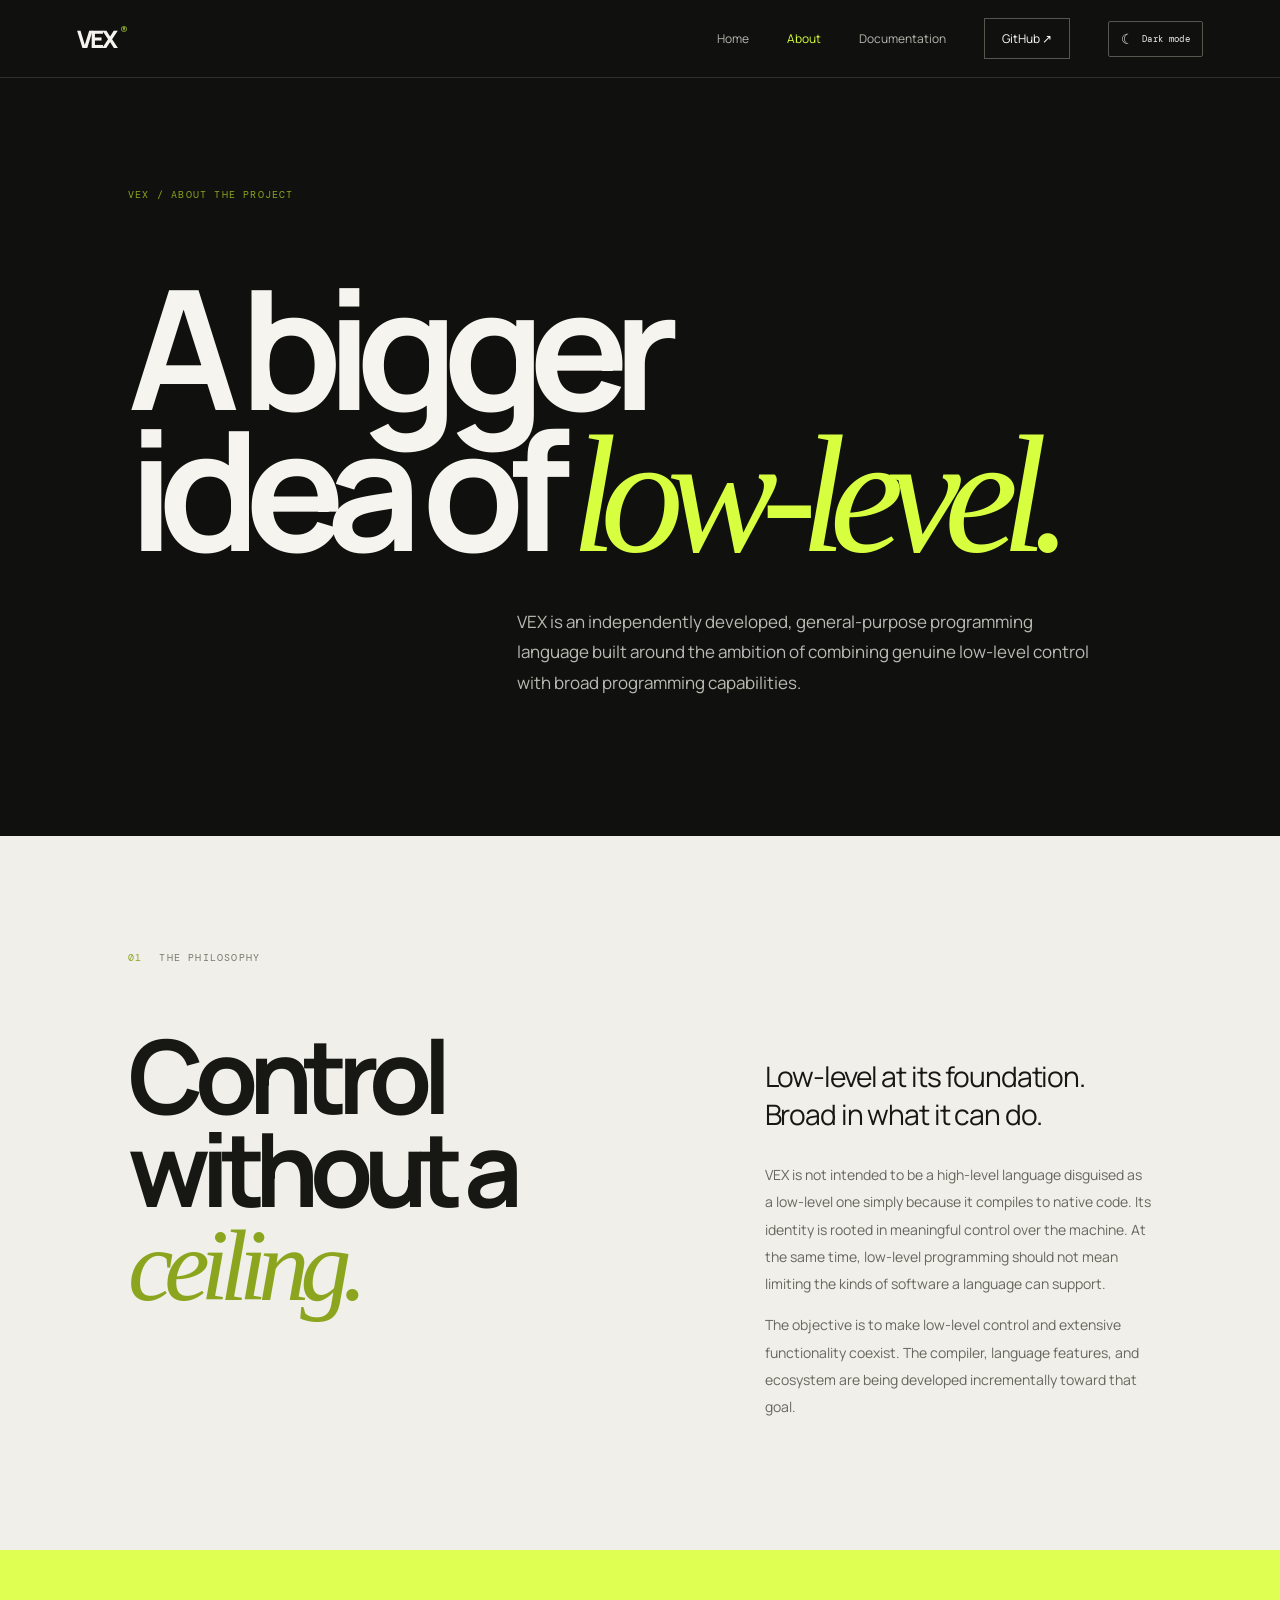
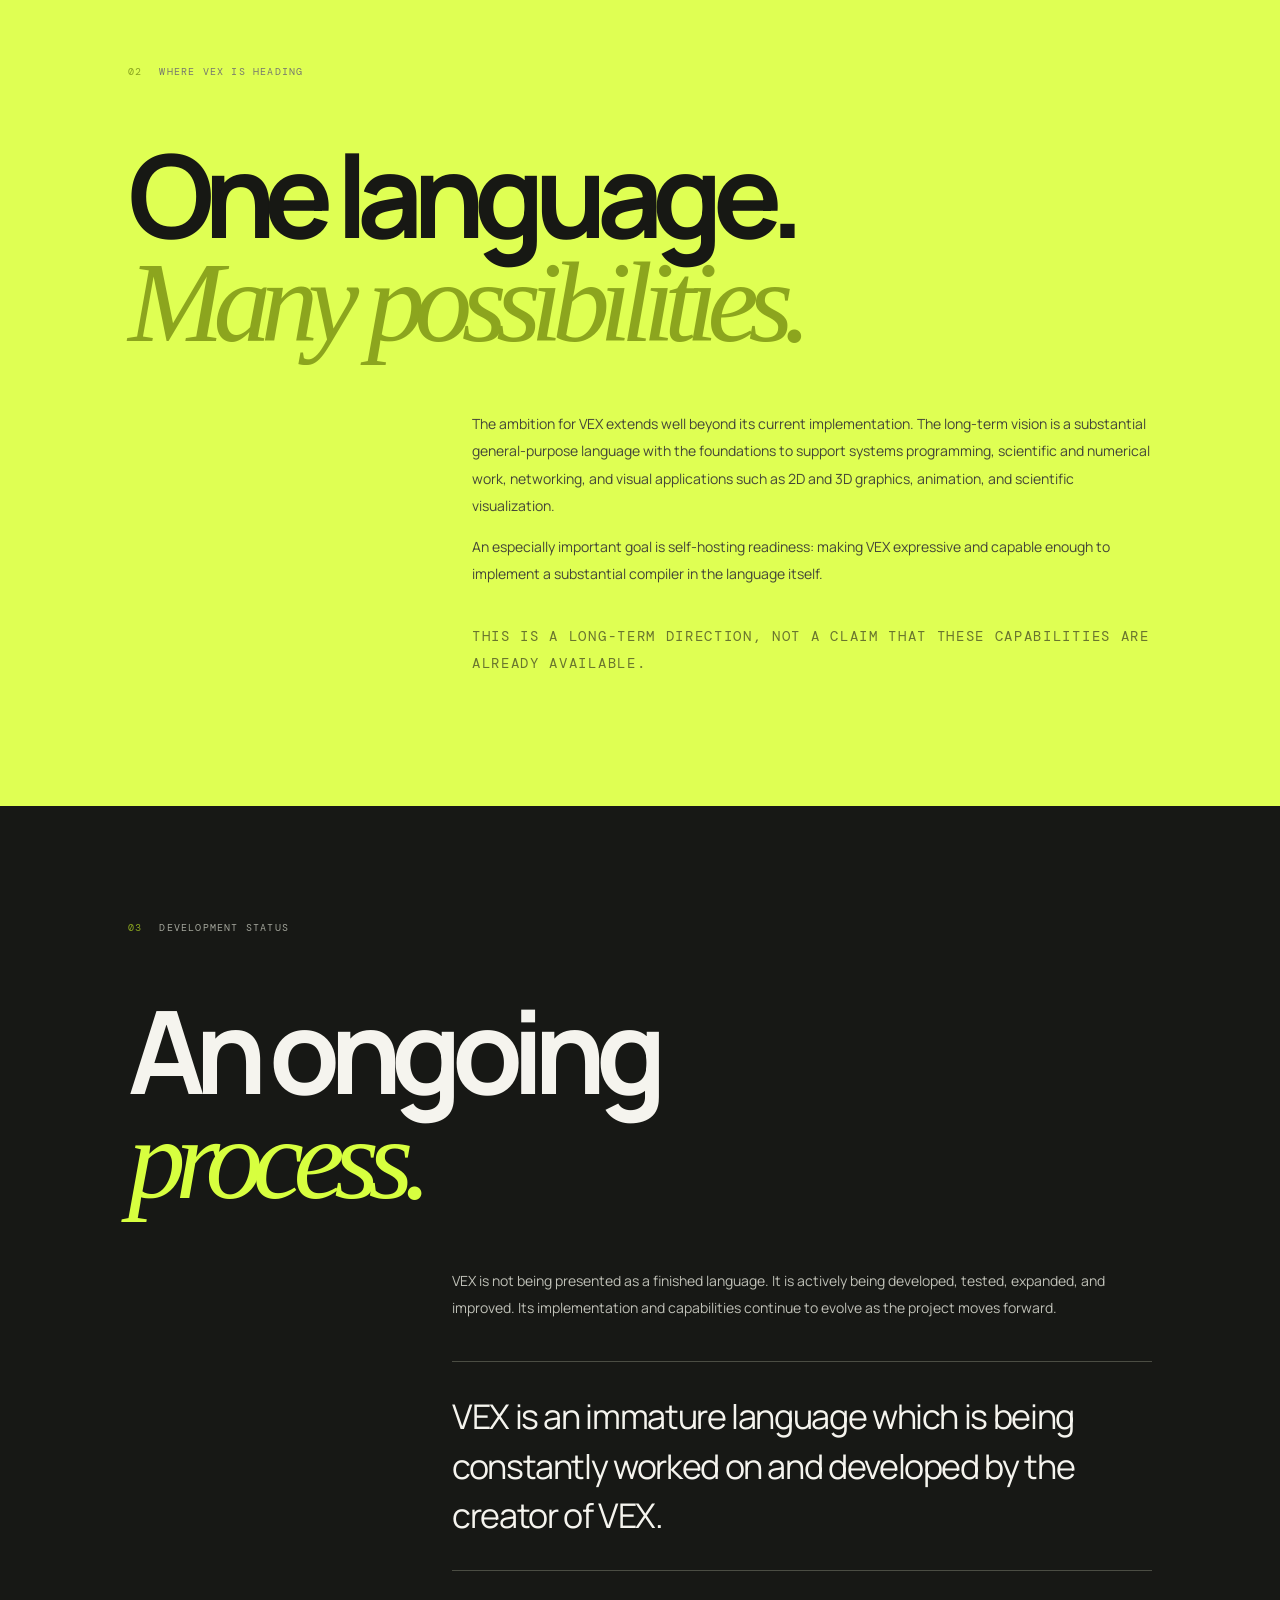
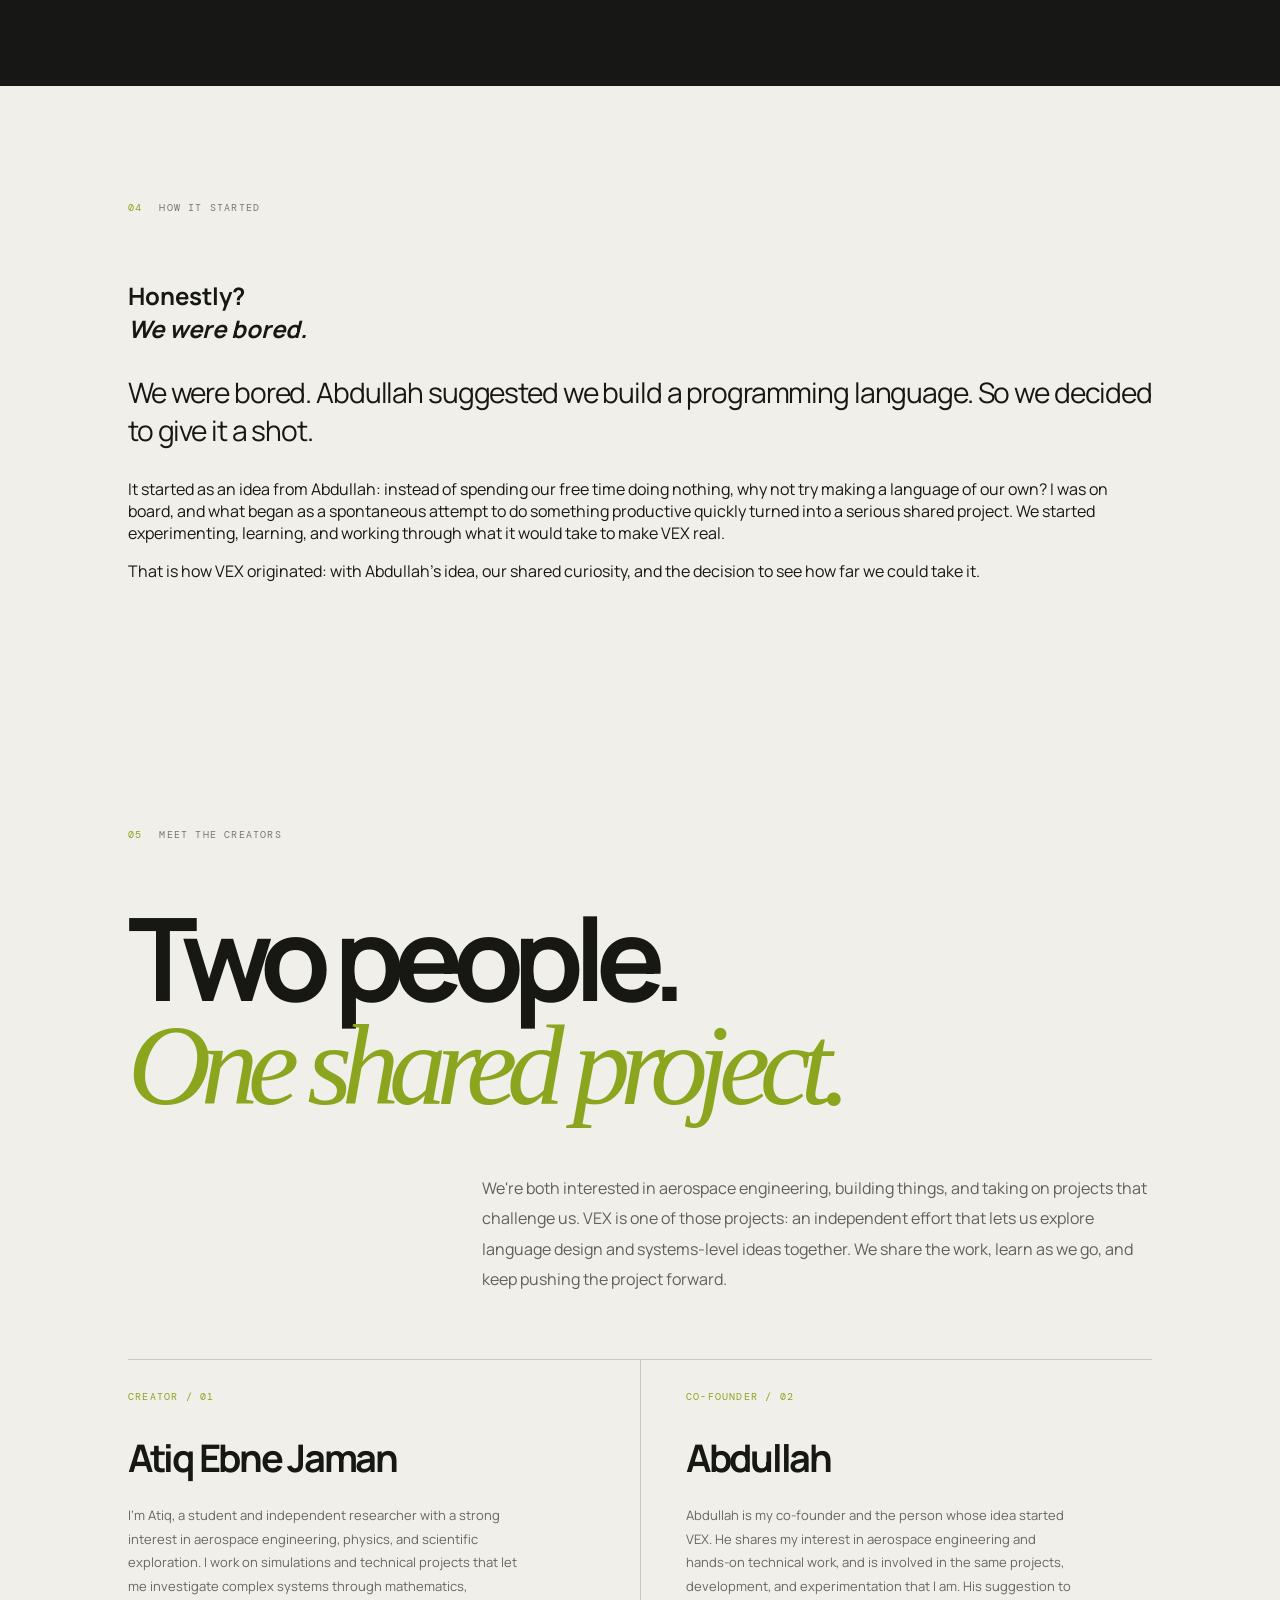
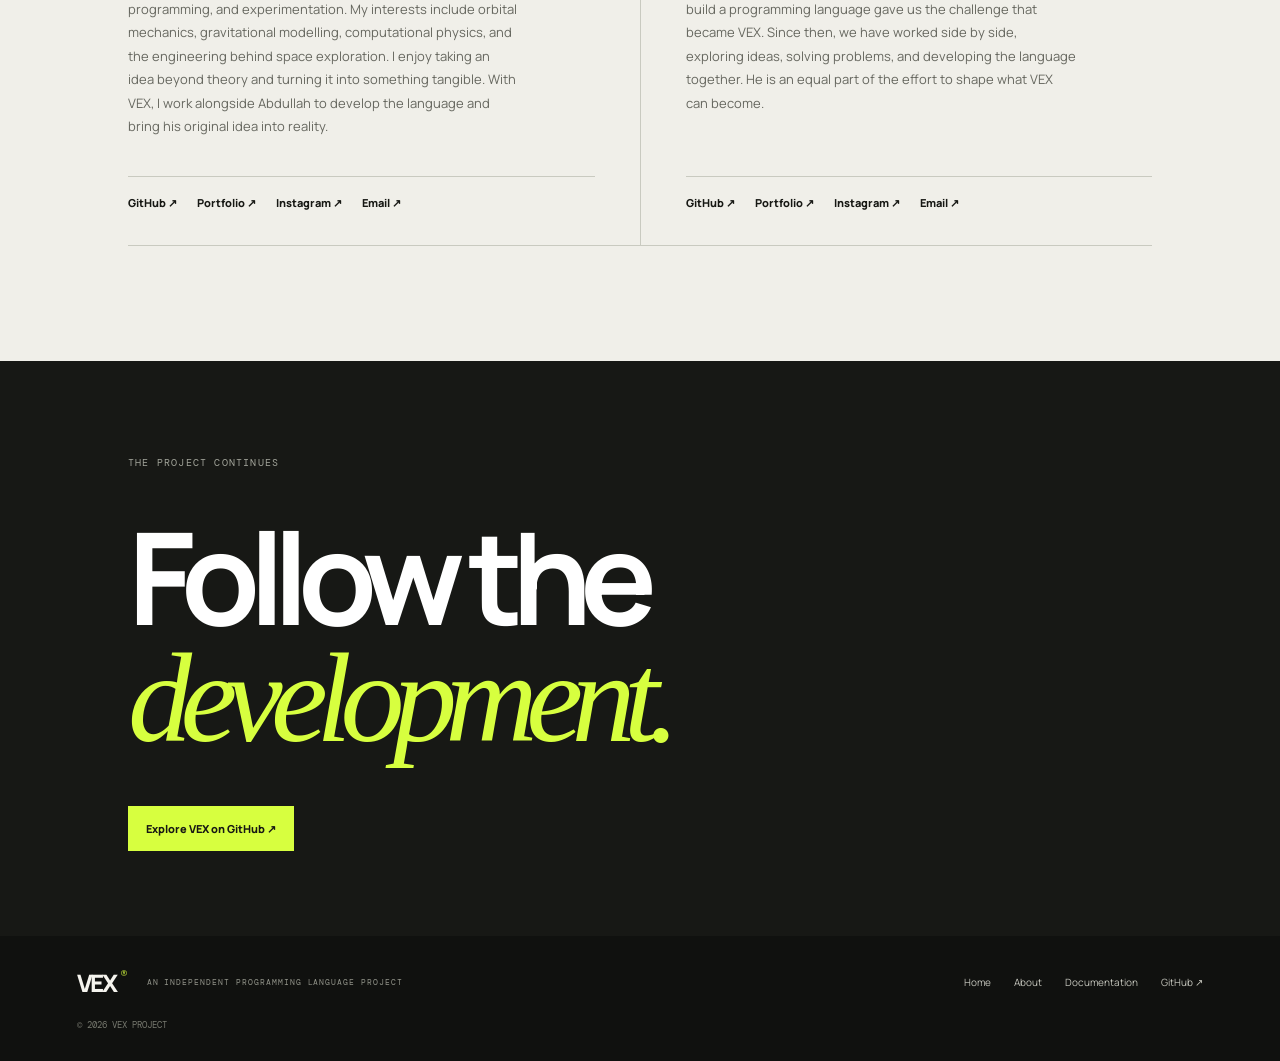
==== commit 8844a749: "UI: Add site-wide theme toggle" ====
--- a/about.html
+++ b/about.html
@@ -1,11 +1,11 @@
 <!doctype html>
 <html lang="en"><head><meta charset="utf-8"><meta name="viewport" content="width=device-width, initial-scale=1"><meta name="theme-color" content="#10110f"><meta name="description" content="The philosophy, ambitions, development status, and creators behind VEX."><title>About VEX — The ambition</title><link rel="preconnect" href="https://fonts.googleapis.com"><link rel="preconnect" href="https://fonts.gstatic.com" crossorigin><link href="https://fonts.googleapis.com/css2?family=DM+Mono:wght@400;500&family=Manrope:wght@400;500;600;700;800&display=swap" rel="stylesheet"><link rel="stylesheet" href="styles.css"></head>
-<body><header class="site-header"><a class="brand" href="index.html">VEX<span>®</span></a><button class="menu-toggle" aria-expanded="false" aria-controls="primary-nav" aria-label="Open navigation"><i></i><i></i></button><nav id="primary-nav" class="primary-nav"><a href="index.html">Home</a><a class="active" href="about.html">About</a><a href="docs.html">Documentation</a><a class="nav-cta" href="https://github.com/Atiqxyz/vex" target="_blank" rel="noopener">GitHub ↗</a></nav></header>
+<body><header class="site-header"><a class="brand" href="index.html">VEX<span>®</span></a><button class="menu-toggle" aria-expanded="false" aria-controls="primary-nav" aria-label="Open navigation"><i></i><i></i></button><nav id="primary-nav" class="primary-nav"><a href="index.html">Home</a><a class="active" href="about.html">About</a><a href="docs.html">Documentation</a><a class="nav-cta" href="https://github.com/Atiqxyz/vex" target="_blank" rel="noopener">GitHub ↗</a><button class="theme-toggle" type="button" aria-label="Switch to dark mode" aria-pressed="false"><span class="theme-icon" aria-hidden="true">☾</span><span>Dark mode</span></button></nav></header>
 <main><section class="page-hero"><p class="mono accent-text">VEX / ABOUT THE PROJECT</p><h1>A bigger<br>idea of <em>low-level.</em></h1><p>VEX is an independently developed, general-purpose programming language built around the ambition of combining genuine low-level control with broad programming capabilities.</p></section>
 <section class="about-block section"><div class="eyebrow mono"><span>01</span> THE PHILOSOPHY</div><div class="about-columns"><h2>Control<br>without a<br><em>ceiling.</em></h2><div><p class="large-copy">Low-level at its foundation. Broad in what it can do.</p><p>VEX is not intended to be a high-level language disguised as a low-level one simply because it compiles to native code. Its identity is rooted in meaningful control over the machine. At the same time, low-level programming should not mean limiting the kinds of software a language can support.</p><p>The objective is to make low-level control and extensive functionality coexist. The compiler, language features, and ecosystem are being developed incrementally toward that goal.</p></div></div></section>
 <section class="direction-block section" id="direction"><div class="eyebrow mono"><span>02</span> WHERE VEX IS HEADING</div><h2>One language.<br><em>Many possibilities.</em></h2><div class="direction-copy"><p>The ambition for VEX extends well beyond its current implementation. The long-term vision is a substantial general-purpose language with the foundations to support systems programming, scientific and numerical work, networking, and visual applications such as 2D and 3D graphics, animation, and scientific visualization.</p><p>An especially important goal is self-hosting readiness: making VEX expressive and capable enough to implement a substantial compiler in the language itself.</p><p class="mono future-disclaimer">THIS IS A LONG-TERM DIRECTION, NOT A CLAIM THAT THESE CAPABILITIES ARE ALREADY AVAILABLE.</p></div></section>
 <section class="status-about section" id="status"><div class="eyebrow mono"><span>03</span> DEVELOPMENT STATUS</div><h2>An ongoing<br><em>process.</em></h2><div class="status-about-copy"><p>VEX is not being presented as a finished language. It is actively being developed, tested, expanded, and improved. Its implementation and capabilities continue to evolve as the project moves forward.</p><blockquote>VEX is an immature language which is being constantly worked on and developed by the creator of VEX.</blockquote></div></section>
 <section class="origin-story section"><div class="eyebrow mono"><span>04</span> HOW IT STARTED</div><div class="origin-grid"><h2>Honestly?<br><em>We were bored.</em></h2><div><p class="large-copy">We were bored. Abdullah suggested we build a programming language. So we decided to give it a shot.</p><p>It started as an idea from Abdullah: instead of spending our free time doing nothing, why not try making a language of our own? I was on board, and what began as a spontaneous attempt to do something productive quickly turned into a serious shared project. We started experimenting, learning, and working through what it would take to make VEX real.</p><p>That is how VEX originated: with Abdullah's idea, our shared curiosity, and the decision to see how far we could take it.</p></div></div></section>
-<section class="founders section" id="people"><div class="eyebrow mono"><span>05</span> MEET THE CREATORS</div><h2>Two people.<br><em>One shared project.</em></h2><p class="founders-intro">We're both interested in aerospace engineering, building things, and taking on projects that challenge us. VEX is one of those projects: an independent effort that lets us explore language design and systems-level ideas together. We share the work, learn as we go, and keep pushing the project forward.</p><div class="founder-grid"><article class="founder"><span class="mono accent-text">CREATOR / 01</span><h3>Atiq Ebne Jaman</h3><p>I'm Atiq, a student and independent researcher with a strong interest in aerospace engineering, physics, and scientific exploration. I work on simulations and technical projects that let me investigate complex systems through mathematics, programming, and experimentation. My interests include orbital mechanics, gravitational modelling, computational physics, and the engineering behind space exploration. I enjoy taking an idea beyond theory and turning it into something tangible. With VEX, I work alongside Abdullah to develop the language and bring his original idea into reality.</p><div class="founder-links"><a href="https://github.com/Atiqxyz" target="_blank" rel="noopener">GitHub ↗</a><a href="https://atiq.onrender.com/" target="_blank" rel="noopener">Portfolio ↗</a><a href="https://www.instagram.com/atiqookin/" target="_blank" rel="noopener">Instagram ↗</a><a href="mailto:atiqongithub@gmail.com">Email ↗</a></div></article><article class="founder"><span class="mono accent-text">CO-FOUNDER / 02</span><h3>Abdullah</h3><p>Abdullah is my co-founder and the person whose idea started VEX. He shares my interest in aerospace engineering and hands-on technical work, and is involved in the same projects, development, and experimentation that I am. His suggestion to build a programming language gave us the challenge that became VEX. Since then, we have worked side by side, exploring ideas, solving problems, and developing the language together. He is an equal part of the effort to shape what VEX can become.</p><div class="founder-links"><a href="https://github.com/Abdullah6926/" target="_blank" rel="noopener">GitHub ↗</a><a href="https://abdullah6926.github.io/ABDULLAHPerssonalProfile/" target="_blank" rel="noopener">Portfolio ↗</a><a href="https://www.instagram.com/abdullahdrinkingwater/" target="_blank" rel="noopener">Instagram ↗</a><a href="mailto:">Email ↗</a></div></article></div></section>
+<section class="founders section" id="people"><div class="eyebrow mono"><span>05</span> MEET THE CREATORS</div><h2>Two people.<br><em>One shared project.</em></h2><p class="founders-intro">We're both interested in aerospace engineering, building things, and taking on projects that challenge us. VEX is one of those projects: an independent effort that lets us explore language design and systems-level ideas together. We share the work, learn as we go, and keep pushing the project forward.</p><div class="founder-grid"><article class="founder"><span class="mono accent-text">CREATOR / 01</span><h3>Atiq Ebne Jaman</h3><p>I'm Atiq, a student and independent researcher with a strong interest in aerospace engineering, physics, and scientific exploration. I work on simulations and technical projects that let me investigate complex systems through mathematics, programming, and experimentation. My interests include orbital mechanics, gravitational modelling, computational physics, and the engineering behind space exploration. I enjoy taking an idea beyond theory and turning it into something tangible. With VEX, I work alongside Abdullah to develop the language and bring his original idea into reality.</p><div class="founder-links"><a href="https://github.com/Atiqxyz" target="_blank" rel="noopener">GitHub ↗</a><a href="https://atiq.onrender.com/" target="_blank" rel="noopener">Portfolio ↗</a><a href="https://www.instagram.com/atiqookin/" target="_blank" rel="noopener">Instagram ↗</a><a href="mailto:ahshh104@gmail.com">Email ↗</a></div></article><article class="founder"><span class="mono accent-text">CO-FOUNDER / 02</span><h3>Abdullah</h3><p>Abdullah is my co-founder and the person whose idea started VEX. He shares my interest in aerospace engineering and hands-on technical work, and is involved in the same projects, development, and experimentation that I am. His suggestion to build a programming language gave us the challenge that became VEX. Since then, we have worked side by side, exploring ideas, solving problems, and developing the language together. He is an equal part of the effort to shape what VEX can become.</p><div class="founder-links"><a href="https://github.com/Abdullah6926/" target="_blank" rel="noopener">GitHub ↗</a><a href="https://abdullah6926.github.io/ABDULLAHPerssonalProfile/" target="_blank" rel="noopener">Portfolio ↗</a><a href="https://www.instagram.com/abdullahdrinkingwater/" target="_blank" rel="noopener">Instagram ↗</a><a href="mailto:h98406405@gmail.com">Email ↗</a></div></article></div></section>
 <section class="about-end"><p class="mono">THE PROJECT CONTINUES</p><h2>Follow the<br><em>development.</em></h2><a class="button button-light" href="https://github.com/Atiqxyz/vex" target="_blank" rel="noopener">Explore VEX on GitHub ↗</a></section></main>
-<footer class="footer"><a class="brand" href="index.html">VEX<span>®</span></a><p class="mono">AN INDEPENDENT PROGRAMMING LANGUAGE PROJECT</p><nav><a href="index.html">Home</a><a href="about.html">About</a><a href="docs.html">Documentation</a><a href="https://github.com/Atiqxyz/vex" target="_blank" rel="noopener">GitHub ↗</a></nav><small>© <span id="year">2026</span> VEX PROJECT</small></footer><script src="script.js"></script></body></html>+<footer class="footer"><a class="brand" href="index.html">VEX<span>®</span></a><p class="mono">AN INDEPENDENT PROGRAMMING LANGUAGE PROJECT</p><nav><a href="index.html">Home</a><a href="about.html">About</a><a href="docs.html">Documentation</a><a href="https://github.com/Atiqxyz/vex" target="_blank" rel="noopener">GitHub ↗</a></nav><small>© <span id="year">2026</span> VEX PROJECT</small></footer><script src="script.js"></script></body></html>
--- a/styles.css
+++ b/styles.css
@@ -1 +1,342 @@
-:root{--bg:#10110f;--panel:#171815;--paper:#f0efe9;--ink:#171814;--muted:#a3a49b;--line:#343630;--accent:#d7ff3f;--sans:"Manrope",Arial,sans-serif;--mono:"DM Mono",monospace}*{box-sizing:border-box}html{scroll-behavior:smooth;scroll-padding-top:90px}body{margin:0;background:var(--paper);color:var(--ink);font-family:var(--sans);-webkit-font-smoothing:antialiased}a{color:inherit;text-decoration:none}.mono{font-family:var(--mono);font-size:10px;letter-spacing:.12em;text-transform:uppercase}.accent{color:var(--accent)}.accent-text{color:#8aa51f}.site-header{height:78px;padding:0 6vw;display:flex;align-items:center;justify-content:space-between;background:var(--bg);color:#f5f4ee;border-bottom:1px solid #30312c;position:sticky;top:0;z-index:20}.brand{font-size:24px;font-weight:800;letter-spacing:-.1em}.brand span{font:10px var(--mono);letter-spacing:0;vertical-align:top;margin-left:5px;color:var(--accent)}.primary-nav{display:flex;align-items:center;gap:38px;font-size:12px;color:#b6b7af}.primary-nav a{transition:color .2s}.primary-nav a:hover,.primary-nav a.active{color:var(--accent)}.primary-nav .nav-cta{border:1px solid #55574f;padding:11px 17px;color:#fff}.menu-toggle{display:none;background:none;border:0;color:white}.hero{position:relative;overflow:hidden;background:var(--bg);color:#f5f4ee;min-height:calc(100svh - 78px);padding:27px 6vw 24px;display:flex;flex-direction:column}.hero-kicker,.hero-bottomline{display:flex;justify-content:space-between;color:#85877d}.hero-word-wrap{position:relative;margin:auto 0 20px}.hero-label{color:var(--accent);margin:0 0 15px}.hero h1{font-size:clamp(170px,32vw,470px);line-height:.72;letter-spacing:-.13em;font-weight:800;margin:0 0 35px -.055em;position:relative;z-index:1}.hero-side{position:absolute;right:2%;bottom:14%;line-height:2;color:#96988e;text-align:right}.hero-foot{border-top:1px solid #45473f;padding:25px 0 32px;display:grid;grid-template-columns:1fr .75fr;gap:8vw}.hero-lede{font-size:clamp(25px,3.7vw,52px);line-height:1.08;letter-spacing:-.07em;font-weight:700;margin:0}.hero-lede em,.page-hero h1 em,.docs-hero h1 em{font-family:Georgia,serif;font-weight:400;color:var(--accent)}.hero-description{max-width:520px}.hero-description>p{font-size:13px;line-height:1.85;color:#b8b9b0;margin:0 0 22px}.actions{display:flex;align-items:center;gap:24px;flex-wrap:wrap}.button{display:inline-flex;align-items:center;gap:28px;padding:15px 18px;font-size:11px;font-weight:800;transition:transform .2s,background .2s,color .2s}.button:hover{transform:translateY(-3px)}.button-light{background:var(--accent);color:var(--ink)}.button-light:hover{background:#efffae}.button-dark{background:var(--ink);color:white}.button-dark:hover{background:#414438}.under-link{font-size:11px;border-bottom:1px solid #696b62;padding-bottom:5px}.under-link span{color:var(--accent);margin-left:8px}.hero-bottomline{font-size:9px}.hero-stamp{position:absolute;right:5%;top:23%;font-size:clamp(300px,52vw,740px);font-weight:800;line-height:.7;color:rgba(255,255,255,.018);pointer-events:none}.section{padding:115px 10vw}.eyebrow{display:flex;gap:17px;align-items:center;color:#77796e;margin-bottom:65px}.eyebrow span{color:#8aa51f}.intro{background:var(--paper)}.intro-grid,.vision-grid,.people-preview-grid,.about-columns{display:grid;grid-template-columns:1.05fr .8fr;gap:10vw;align-items:end}.intro h2,.vision h2,.people-preview h2,.about-columns h2{font-size:clamp(58px,8vw,112px);line-height:.91;letter-spacing:-.09em;margin:0;font-weight:700}.intro h2 em,.vision h2 em,.people-preview h2 em,.about-columns h2 em,.direction-block h2 em,.status-about h2 em,.founders h2 em,.about-end h2 em{font-family:Georgia,serif;font-weight:400;color:#8ca51e}.copy-block{max-width:490px}.large-copy{font-size:clamp(20px,2.2vw,29px)!important;line-height:1.35!important;letter-spacing:-.04em;color:var(--ink)!important}.copy-block p,.vision-grid p,.people-preview-grid p,.about-columns p,.direction-copy p,.status-about-copy p{font-size:14px;line-height:1.95;color:#66675f}.arrow-link{display:inline-block;margin-top:23px;padding-bottom:7px;border-bottom:1px solid #b7b8af;font-size:12px;font-weight:800}.arrow-link span{color:#8ca51e;margin-left:9px}.manifesto{background:#dfff53;padding-top:100px;padding-bottom:100px}.manifesto .eyebrow{color:#586522}.manifesto-pre{margin:65px 0 12px;color:#606d2b}.manifesto h2{font-size:clamp(68px,11vw,154px);line-height:.87;letter-spacing:-.1em;margin:0;font-weight:700}.manifesto h2 em{font-family:Georgia,serif;font-weight:400}.manifesto-foot{display:flex;justify-content:space-between;align-items:end;border-top:1px solid rgba(20,22,12,.25);margin-top:70px;padding-top:20px}.manifesto-mark{font-size:42px;font-weight:800;letter-spacing:-.1em}.manifesto-foot p{max-width:460px;font-size:13px;line-height:1.85;margin:0}.vision{background:#e6e5de}.vision-grid{align-items:start}.vision-grid>div{max-width:520px}.vision-rule{margin-top:80px;border-top:1px solid #c6c7bc;padding-top:15px;display:flex;justify-content:space-between;color:#77796e}.vision-symbol{font-size:22px;color:#8ca51e}.status-strip{background:#171815;color:#f2f1eb;padding:70px 10vw;display:grid;grid-template-columns:.5fr 1fr .5fr;gap:4vw;align-items:center}.status-strip .eyebrow{color:#a2a49a;margin:0;align-self:start}.status-strip h2{font-size:clamp(46px,6vw,82px);line-height:.9;letter-spacing:-.08em;margin:0 0 20px}.status-strip h2 em{font-family:Georgia,serif;color:var(--accent);font-weight:400}.status-strip p{max-width:570px;color:#bfc0b7;font-size:14px;line-height:1.8;margin:0}.status-strip .arrow-link{color:white;border-color:#55574e;justify-self:end}.people-preview{background:var(--paper)}.people-preview-grid{align-items:center}.people-preview-grid>div{max-width:470px}.closing{background:var(--accent);padding:75px 10vw 65px}.closing>h2{font-size:clamp(76px,13vw,180px);line-height:.83;letter-spacing:-.1em;margin:80px 0 65px}.closing>h2 em{font-family:Georgia,serif;font-weight:400}.closing-foot{border-top:1px solid rgba(0,0,0,.25);padding-top:20px;display:flex;justify-content:space-between;align-items:end}.closing-foot p{max-width:400px;font-size:13px;line-height:1.8}.footer{background:var(--bg);color:#f5f4ee;padding:30px 6vw;display:grid;grid-template-columns:auto 1fr auto;gap:20px;align-items:center}.footer>p{color:#92948a;font-size:8px}.footer nav{display:flex;gap:23px;font-size:10px;color:#c3c4bb}.footer nav a:hover{color:var(--accent)}.footer small{grid-column:1/-1;color:#77796f;font:9px var(--mono)}.page-hero,.docs-hero{background:var(--bg);color:#f5f4ee;padding:100px 10vw 120px;min-height:570px}.page-hero h1,.docs-hero h1{font-size:clamp(78px,13vw,170px);line-height:.85;letter-spacing:-.1em;margin:75px 0 40px}.page-hero>p:last-child{max-width:590px;font-size:17px;line-height:1.8;color:#b9bab1;margin-left:38%}.about-block{background:var(--paper)}.about-columns{align-items:start}.about-columns>div{max-width:540px}.direction-block{background:#dfff53}.direction-block h2,.status-about h2,.founders h2{font-size:clamp(62px,9vw,120px);line-height:.9;letter-spacing:-.09em;margin:0 0 55px}.direction-copy{max-width:680px;margin-left:auto}.direction-copy p{color:#444638}.future-disclaimer{font-size:9px;color:#69752e!important;margin-top:35px}.status-about{background:#171815;color:#f5f4ee}.status-about .eyebrow{color:#a2a49a}.status-about h2 em{color:var(--accent)}.status-about-copy{max-width:700px;margin-left:auto}.status-about-copy p{color:#bfc0b7}.status-about blockquote{font-size:clamp(20px,3vw,34px);line-height:1.45;letter-spacing:-.04em;border-top:1px solid #4b4d43;border-bottom:1px solid #4b4d43;padding:30px 0;margin:40px 0 0}.founders{background:var(--paper)}.founders-intro{max-width:670px;font-size:16px;line-height:1.9;color:#606158;margin:0 0 65px auto}.founder-grid{display:grid;grid-template-columns:1fr 1fr;border-top:1px solid #c9cac0;border-bottom:1px solid #c9cac0}.founder{padding:30px 45px 35px 0;display:flex;flex-direction:column}.founder+ .founder{padding-left:45px;padding-right:0;border-left:1px solid #c9cac0}.founder h3{font-size:clamp(24px,3vw,38px);letter-spacing:-.06em;margin:28px 0 8px}.founder>p{max-width:390px;font-size:13px;line-height:1.8;color:#66675f;min-height:70px;flex:1}.founder-links{display:flex;gap:20px;flex-wrap:wrap;border-top:1px solid #c9cac0;padding-top:18px;margin-top:25px;font-size:11px;font-weight:800}.founder-links a:hover{color:#8ca51e}.about-end{background:#171815;color:white;padding:85px 10vw}.about-end>p{color:#a2a49a}.about-end h2{font-size:clamp(65px,10vw,130px);line-height:.9;letter-spacing:-.09em;margin:50px 0}.about-end h2 em{color:var(--accent)}.docs-hero{min-height:calc(100svh - 78px);padding-bottom:80px}.docs-hero h1{margin-bottom:25px}.docs-lede{font-size:19px;color:#c0c1b9}.docs-panel{margin:70px 0 35px 20%;padding:35px;border:1px solid #41433a;display:grid;grid-template-columns:70px 1fr;gap:25px;max-width:780px}.docs-icon{font-size:42px;color:var(--accent)}.docs-panel h2{font-size:27px;letter-spacing:-.05em;margin:15px 0}.docs-panel p:not(.mono){font-size:13px;line-height:1.9;color:#b9bab1;max-width:560px}.docs-panel .arrow-link{color:white;border-color:#56584d}.back-link{font-size:11px;color:#c6c7be}.back-link:hover{color:var(--accent)}@media(max-width:850px){.site-header{height:68px;padding:0 6vw}.menu-toggle{display:flex;flex-direction:column;gap:6px;padding:12px;cursor:pointer}.menu-toggle i{width:23px;height:1px;background:#fff;display:block;transition:transform .2s}.menu-toggle[aria-expanded=true] i:first-child{transform:translateY(3.5px) rotate(45deg)}.menu-toggle[aria-expanded=true] i:last-child{transform:translateY(-3.5px) rotate(-45deg)}.primary-nav{display:none;position:absolute;top:67px;left:0;right:0;background:var(--bg);padding:15px 6vw 25px;flex-direction:column;align-items:stretch;gap:0;border-bottom:1px solid #444}.primary-nav.is-open{display:flex}.primary-nav a{padding:15px 0;border-bottom:1px solid #343630}.primary-nav .nav-cta{margin-top:12px;text-align:center}.hero{min-height:calc(100svh - 68px)}.hero-side{font-size:8px}.section{padding:85px 7vw}.intro-grid,.vision-grid,.people-preview-grid,.about-columns{grid-template-columns:1fr;gap:35px}.copy-block,.vision-grid>div,.people-preview-grid>div,.about-columns>div{margin-left:auto}.status-strip{grid-template-columns:1fr;gap:28px;padding:60px 7vw}.status-strip .arrow-link{justify-self:start}.footer{grid-template-columns:auto 1fr}.footer nav{grid-column:1/-1;flex-wrap:wrap}.footer small{grid-column:1/-1}.page-hero,.docs-hero{padding:80px 7vw}.page-hero>p:last-child{margin-left:15%;}.docs-panel{margin-left:0}.founder{padding-right:25px}.founder+.founder{padding-left:25px}}@media(max-width:560px){.hero{padding:20px 6vw}.hero-kicker,.hero-bottomline{font-size:8px;gap:15px}.hero-kicker span:last-child{text-align:right}.hero h1{font-size:clamp(145px,32vw,220px);margin:0 0 38px -.05em}.hero-side{right:0;bottom:7%;font-size:7px}.hero-foot{grid-template-columns:1fr;gap:23px;padding:22px 0}.hero-lede{font-size:32px}.hero-description>p{font-size:12px}.hero-bottomline{padding-top:35px}.section{padding:70px 6vw}.eyebrow{font-size:8px;margin-bottom:42px}.intro h2,.vision h2,.people-preview h2,.about-columns h2{font-size:clamp(58px,15vw,82px)}.copy-block p,.vision-grid p,.people-preview-grid p,.about-columns p,.direction-copy p,.status-about-copy p{font-size:13px}.manifesto{padding:75px 6vw}.manifesto h2{font-size:clamp(65px,16vw,95px)}.manifesto-foot{margin-top:48px;gap:20px}.manifesto-foot p{max-width:75%;font-size:11px}.vision-rule{margin-top:50px;font-size:8px}.closing{padding:65px 6vw}.closing>h2{font-size:clamp(75px,19vw,112px);margin:75px 0 45px}.closing-foot{align-items:flex-start;flex-direction:column}.footer{padding:25px 6vw;gap:14px}.footer>p{font-size:7px;text-align:right}.footer nav{gap:15px;font-size:9px}.page-hero,.docs-hero{padding:70px 6vw 85px}.page-hero h1,.docs-hero h1{font-size:clamp(67px,17vw,100px);margin:65px 0 30px}.page-hero>p:last-child{font-size:14px;margin-left:0}.direction-block h2,.status-about h2,.founders h2{font-size:clamp(58px,15vw,85px)}.founders-intro{font-size:14px;margin-bottom:40px}.founder-grid{grid-template-columns:1fr}.founder,.founder+.founder{padding:25px 0;border-left:0}.founder+.founder{border-top:1px solid #c9cac0}.founder>p{min-height:0}.docs-panel{grid-template-columns:1fr;padding:23px;gap:5px;margin-top:45px}.docs-panel h2{font-size:23px}.docs-panel p:not(.mono){font-size:12px}.about-end{padding:70px 6vw}}@media(prefers-reduced-motion:reduce){html{scroll-behavior:auto}*,*::before,*::after{transition-duration:.01ms!important;animation-duration:.01ms!important}}+:root{--bg:#10110f;--panel:#171815;--paper:#f0efe9;--ink:#171814;--muted:#a3a49b;--line:#343630;--accent:#d7ff3f;--sans:"Manrope",Arial,sans-serif;--mono:"DM Mono",monospace}*{box-sizing:border-box}html{scroll-behavior:smooth;scroll-padding-top:90px}body{margin:0;background:var(--paper);color:var(--ink);font-family:var(--sans);-webkit-font-smoothing:antialiased}a{color:inherit;text-decoration:none}.mono{font-family:var(--mono);font-size:10px;letter-spacing:.12em;text-transform:uppercase}.accent{color:var(--accent)}.accent-text{color:#8aa51f}.site-header{height:78px;padding:0 6vw;display:flex;align-items:center;justify-content:space-between;background:var(--bg);color:#f5f4ee;border-bottom:1px solid #30312c;position:sticky;top:0;z-index:20}.brand{font-size:24px;font-weight:800;letter-spacing:-.1em}.brand span{font:10px var(--mono);letter-spacing:0;vertical-align:top;margin-left:5px;color:var(--accent)}.primary-nav{display:flex;align-items:center;gap:38px;font-size:12px;color:#b6b7af}.primary-nav a{transition:color .2s}.primary-nav a:hover,.primary-nav a.active{color:var(--accent)}.primary-nav .nav-cta{border:1px solid #55574f;padding:11px 17px;color:#fff}.menu-toggle{display:none;background:none;border:0;color:white}.hero{position:relative;overflow:hidden;background:var(--bg);color:#f5f4ee;min-height:calc(100svh - 78px);padding:27px 6vw 24px;display:flex;flex-direction:column}.hero-kicker,.hero-bottomline{display:flex;justify-content:space-between;color:#85877d}.hero-word-wrap{position:relative;margin:auto 0 20px}.hero-label{color:var(--accent);margin:0 0 15px}.hero h1{font-size:clamp(170px,32vw,470px);line-height:.72;letter-spacing:-.13em;font-weight:800;margin:0 0 35px -.055em;position:relative;z-index:1}.hero-side{position:absolute;right:2%;bottom:14%;line-height:2;color:#96988e;text-align:right}.hero-foot{border-top:1px solid #45473f;padding:25px 0 32px;display:grid;grid-template-columns:1fr .75fr;gap:8vw}.hero-lede{font-size:clamp(25px,3.7vw,52px);line-height:1.08;letter-spacing:-.07em;font-weight:700;margin:0}.hero-lede em,.page-hero h1 em,.docs-hero h1 em{font-family:Georgia,serif;font-weight:400;color:var(--accent)}.hero-description{max-width:520px}.hero-description>p{font-size:13px;line-height:1.85;color:#b8b9b0;margin:0 0 22px}.actions{display:flex;align-items:center;gap:24px;flex-wrap:wrap}.button{display:inline-flex;align-items:center;gap:28px;padding:15px 18px;font-size:11px;font-weight:800;transition:transform .2s,background .2s,color .2s}.button:hover{transform:translateY(-3px)}.button-light{background:var(--accent);color:var(--ink)}.button-light:hover{background:#efffae}.button-dark{background:var(--ink);color:white}.button-dark:hover{background:#414438}.under-link{font-size:11px;border-bottom:1px solid #696b62;padding-bottom:5px}.under-link span{color:var(--accent);margin-left:8px}.hero-bottomline{font-size:9px}.hero-stamp{position:absolute;right:5%;top:23%;font-size:clamp(300px,52vw,740px);font-weight:800;line-height:.7;color:rgba(255,255,255,.018);pointer-events:none}.section{padding:115px 10vw}.eyebrow{display:flex;gap:17px;align-items:center;color:#77796e;margin-bottom:65px}.eyebrow span{color:#8aa51f}.intro{background:var(--paper)}.intro-grid,.vision-grid,.people-preview-grid,.about-columns{display:grid;grid-template-columns:1.05fr .8fr;gap:10vw;align-items:end}.intro h2,.vision h2,.people-preview h2,.about-columns h2{font-size:clamp(58px,8vw,112px);line-height:.91;letter-spacing:-.09em;margin:0;font-weight:700}.intro h2 em,.vision h2 em,.people-preview h2 em,.about-columns h2 em,.direction-block h2 em,.status-about h2 em,.founders h2 em,.about-end h2 em{font-family:Georgia,serif;font-weight:400;color:#8ca51e}.copy-block{max-width:490px}.large-copy{font-size:clamp(20px,2.2vw,29px)!important;line-height:1.35!important;letter-spacing:-.04em;color:var(--ink)!important}.copy-block p,.vision-grid p,.people-preview-grid p,.about-columns p,.direction-copy p,.status-about-copy p{font-size:14px;line-height:1.95;color:#66675f}.arrow-link{display:inline-block;margin-top:23px;padding-bottom:7px;border-bottom:1px solid #b7b8af;font-size:12px;font-weight:800}.arrow-link span{color:#8ca51e;margin-left:9px}.manifesto{background:#dfff53;padding-top:100px;padding-bottom:100px}.manifesto .eyebrow{color:#586522}.manifesto-pre{margin:65px 0 12px;color:#606d2b}.manifesto h2{font-size:clamp(68px,11vw,154px);line-height:.87;letter-spacing:-.1em;margin:0;font-weight:700}.manifesto h2 em{font-family:Georgia,serif;font-weight:400}.manifesto-foot{display:flex;justify-content:space-between;align-items:end;border-top:1px solid rgba(20,22,12,.25);margin-top:70px;padding-top:20px}.manifesto-mark{font-size:42px;font-weight:800;letter-spacing:-.1em}.manifesto-foot p{max-width:460px;font-size:13px;line-height:1.85;margin:0}.vision{background:#e6e5de}.vision-grid{align-items:start}.vision-grid>div{max-width:520px}.vision-rule{margin-top:80px;border-top:1px solid #c6c7bc;padding-top:15px;display:flex;justify-content:space-between;color:#77796e}.vision-symbol{font-size:22px;color:#8ca51e}.status-strip{background:#171815;color:#f2f1eb;padding:70px 10vw;display:grid;grid-template-columns:.5fr 1fr .5fr;gap:4vw;align-items:center}.status-strip .eyebrow{color:#a2a49a;margin:0;align-self:start}.status-strip h2{font-size:clamp(46px,6vw,82px);line-height:.9;letter-spacing:-.08em;margin:0 0 20px}.status-strip h2 em{font-family:Georgia,serif;color:var(--accent);font-weight:400}.status-strip p{max-width:570px;color:#bfc0b7;font-size:14px;line-height:1.8;margin:0}.status-strip .arrow-link{color:white;border-color:#55574e;justify-self:end}.people-preview{background:var(--paper)}.people-preview-grid{align-items:center}.people-preview-grid>div{max-width:470px}.closing{background:var(--accent);padding:75px 10vw 65px}.closing>h2{font-size:clamp(76px,13vw,180px);line-height:.83;letter-spacing:-.1em;margin:80px 0 65px}.closing>h2 em{font-family:Georgia,serif;font-weight:400}.closing-foot{border-top:1px solid rgba(0,0,0,.25);padding-top:20px;display:flex;justify-content:space-between;align-items:end}.closing-foot p{max-width:400px;font-size:13px;line-height:1.8}.footer{background:var(--bg);color:#f5f4ee;padding:30px 6vw;display:grid;grid-template-columns:auto 1fr auto;gap:20px;align-items:center}.footer>p{color:#92948a;font-size:8px}.footer nav{display:flex;gap:23px;font-size:10px;color:#c3c4bb}.footer nav a:hover{color:var(--accent)}.footer small{grid-column:1/-1;color:#77796f;font:9px var(--mono)}.page-hero,.docs-hero{background:var(--bg);color:#f5f4ee;padding:100px 10vw 120px;min-height:570px}.page-hero h1,.docs-hero h1{font-size:clamp(78px,13vw,170px);line-height:.85;letter-spacing:-.1em;margin:75px 0 40px}.page-hero>p:last-child{max-width:590px;font-size:17px;line-height:1.8;color:#b9bab1;margin-left:38%}.about-block{background:var(--paper)}.about-columns{align-items:start}.about-columns>div{max-width:540px}.direction-block{background:#dfff53}.direction-block h2,.status-about h2,.founders h2{font-size:clamp(62px,9vw,120px);line-height:.9;letter-spacing:-.09em;margin:0 0 55px}.direction-copy{max-width:680px;margin-left:auto}.direction-copy p{color:#444638}.future-disclaimer{font-size:9px;color:#69752e!important;margin-top:35px}.status-about{background:#171815;color:#f5f4ee}.status-about .eyebrow{color:#a2a49a}.status-about h2 em{color:var(--accent)}.status-about-copy{max-width:700px;margin-left:auto}.status-about-copy p{color:#bfc0b7}.status-about blockquote{font-size:clamp(20px,3vw,34px);line-height:1.45;letter-spacing:-.04em;border-top:1px solid #4b4d43;border-bottom:1px solid #4b4d43;padding:30px 0;margin:40px 0 0}.founders{background:var(--paper)}.founders-intro{max-width:670px;font-size:16px;line-height:1.9;color:#606158;margin:0 0 65px auto}.founder-grid{display:grid;grid-template-columns:1fr 1fr;border-top:1px solid #c9cac0;border-bottom:1px solid #c9cac0}.founder{padding:30px 45px 35px 0;display:flex;flex-direction:column}.founder+ .founder{padding-left:45px;padding-right:0;border-left:1px solid #c9cac0}.founder h3{font-size:clamp(24px,3vw,38px);letter-spacing:-.06em;margin:28px 0 8px}.founder>p{max-width:390px;font-size:13px;line-height:1.8;color:#66675f;min-height:70px;flex:1}.founder-links{display:flex;gap:20px;flex-wrap:wrap;border-top:1px solid #c9cac0;padding-top:18px;margin-top:25px;font-size:11px;font-weight:800}.founder-links a:hover{color:#8ca51e}.about-end{background:#171815;color:white;padding:85px 10vw}.about-end>p{color:#a2a49a}.about-end h2{font-size:clamp(65px,10vw,130px);line-height:.9;letter-spacing:-.09em;margin:50px 0}.about-end h2 em{color:var(--accent)}.docs-hero{min-height:calc(100svh - 78px);padding-bottom:80px}.docs-hero h1{margin-bottom:25px}.docs-lede{font-size:19px;color:#c0c1b9}.docs-panel{margin:70px 0 35px 20%;padding:35px;border:1px solid #41433a;display:grid;grid-template-columns:70px 1fr;gap:25px;max-width:780px}.docs-icon{font-size:42px;color:var(--accent)}.docs-panel h2{font-size:27px;letter-spacing:-.05em;margin:15px 0}.docs-panel p:not(.mono){font-size:13px;line-height:1.9;color:#b9bab1;max-width:560px}.docs-panel .arrow-link{color:white;border-color:#56584d}.back-link{font-size:11px;color:#c6c7be}.back-link:hover{color:var(--accent)}@media(max-width:850px){.site-header{height:68px;padding:0 6vw}.menu-toggle{display:flex;flex-direction:column;gap:6px;padding:12px;cursor:pointer}.menu-toggle i{width:23px;height:1px;background:#fff;display:block;transition:transform .2s}.menu-toggle[aria-expanded=true] i:first-child{transform:translateY(3.5px) rotate(45deg)}.menu-toggle[aria-expanded=true] i:last-child{transform:translateY(-3.5px) rotate(-45deg)}.primary-nav{display:none;position:absolute;top:67px;left:0;right:0;background:var(--bg);padding:15px 6vw 25px;flex-direction:column;align-items:stretch;gap:0;border-bottom:1px solid #444}.primary-nav.is-open{display:flex}.primary-nav a{padding:15px 0;border-bottom:1px solid #343630}.primary-nav .nav-cta{margin-top:12px;text-align:center}.hero{min-height:calc(100svh - 68px)}.hero-side{font-size:8px}.section{padding:85px 7vw}.intro-grid,.vision-grid,.people-preview-grid,.about-columns{grid-template-columns:1fr;gap:35px}.copy-block,.vision-grid>div,.people-preview-grid>div,.about-columns>div{margin-left:auto}.status-strip{grid-template-columns:1fr;gap:28px;padding:60px 7vw}.status-strip .arrow-link{justify-self:start}.footer{grid-template-columns:auto 1fr}.footer nav{grid-column:1/-1;flex-wrap:wrap}.footer small{grid-column:1/-1}.page-hero,.docs-hero{padding:80px 7vw}.page-hero>p:last-child{margin-left:15%;}.docs-panel{margin-left:0}.founder{padding-right:25px}.founder+.founder{padding-left:25px}}@media(max-width:560px){.hero{padding:20px 6vw}.hero-kicker,.hero-bottomline{font-size:8px;gap:15px}.hero-kicker span:last-child{text-align:right}.hero h1{font-size:clamp(145px,32vw,220px);margin:0 0 38px -.05em}.hero-side{right:0;bottom:7%;font-size:7px}.hero-foot{grid-template-columns:1fr;gap:23px;padding:22px 0}.hero-lede{font-size:32px}.hero-description>p{font-size:12px}.hero-bottomline{padding-top:35px}.section{padding:70px 6vw}.eyebrow{font-size:8px;margin-bottom:42px}.intro h2,.vision h2,.people-preview h2,.about-columns h2{font-size:clamp(58px,15vw,82px)}.copy-block p,.vision-grid p,.people-preview-grid p,.about-columns p,.direction-copy p,.status-about-copy p{font-size:13px}.manifesto{padding:75px 6vw}.manifesto h2{font-size:clamp(65px,16vw,95px)}.manifesto-foot{margin-top:48px;gap:20px}.manifesto-foot p{max-width:75%;font-size:11px}.vision-rule{margin-top:50px;font-size:8px}.closing{padding:65px 6vw}.closing>h2{font-size:clamp(75px,19vw,112px);margin:75px 0 45px}.closing-foot{align-items:flex-start;flex-direction:column}.footer{padding:25px 6vw;gap:14px}.footer>p{font-size:7px;text-align:right}.footer nav{gap:15px;font-size:9px}.page-hero,.docs-hero{padding:70px 6vw 85px}.page-hero h1,.docs-hero h1{font-size:clamp(67px,17vw,100px);margin:65px 0 30px}.page-hero>p:last-child{font-size:14px;margin-left:0}.direction-block h2,.status-about h2,.founders h2{font-size:clamp(58px,15vw,85px)}.founders-intro{font-size:14px;margin-bottom:40px}.founder-grid{grid-template-columns:1fr}.founder,.founder+.founder{padding:25px 0;border-left:0}.founder+.founder{border-top:1px solid #c9cac0}.founder>p{min-height:0}.docs-panel{grid-template-columns:1fr;padding:23px;gap:5px;margin-top:45px}.docs-panel h2{font-size:23px}.docs-panel p:not(.mono){font-size:12px}.about-end{padding:70px 6vw}}@media(prefers-reduced-motion:reduce){html{scroll-behavior:auto}*,*::before,*::after{transition-duration:.01ms!important;animation-duration:.01ms!important}}
+
+/* Documentation portal */
+.docs-page{background:var(--paper)}
+.docs-topbar{height:58px;padding:0 4vw;display:flex;align-items:center;justify-content:space-between;gap:24px;background:#f7f6f1;border-bottom:1px solid #dedfd6;position:sticky;top:78px;z-index:15}
+.docs-breadcrumb{display:flex;align-items:center;gap:12px;font-size:11px;color:#77796e;white-space:nowrap}
+.docs-breadcrumb strong{font-weight:700;color:var(--ink)}
+.docs-search{height:34px;width:min(340px,40vw);display:flex;align-items:center;gap:9px;padding:0 10px;border:1px solid #d1d2c8;background:#fff;color:#74766d}
+.docs-search>span{font-size:19px;line-height:1}
+.docs-search input{width:100%;border:0;outline:0;background:transparent;color:var(--ink);font:11px var(--sans)}
+.docs-search input::placeholder{color:#898b81}
+.docs-search kbd{border:1px solid #d8d9d0;border-radius:3px;padding:2px 5px;font:9px var(--mono);color:#77796e}
+.docs-mobile-toggle{display:none;border:1px solid #c9cabf;background:transparent;padding:9px 12px;color:var(--ink);font:600 11px var(--sans)}
+.docs-layout{display:grid;grid-template-columns:245px minmax(0,760px) 180px;justify-content:center;gap:clamp(28px,4vw,64px);padding:42px 4vw 100px;align-items:start;min-height:calc(100vh - 136px)}
+.docs-sidebar{position:sticky;top:154px;max-height:calc(100vh - 175px);overflow:auto;padding:0 16px 24px 0;border-right:1px solid #d8d9cf;scrollbar-width:thin}
+.sidebar-heading,.docs-toc>p{margin:0 0 22px;color:#77796e;font-size:9px}
+.docs-nav-group{margin:0 0 21px}
+.docs-nav-group summary{list-style:none;cursor:pointer;margin-bottom:8px;color:#34352f;font-size:11px;font-weight:800}
+.docs-nav-group summary::-webkit-details-marker{display:none}
+.docs-nav-group summary:after{content:"−";float:right;color:#8a8c82;font:12px var(--mono)}
+.docs-nav-group:not([open]) summary:after{content:"+"}
+.docs-nav-link{display:block;padding:7px 10px;margin:1px 0;border-left:2px solid transparent;color:#62645c;font-size:11px;line-height:1.4;transition:background .15s,border-color .15s,color .15s}
+.docs-nav-link:hover{background:#e9e9e1;color:var(--ink)}
+.docs-nav-link.active{border-left-color:var(--accent);background:#e8edcf;color:var(--ink);font-weight:800}
+.sidebar-bottom{border-top:1px solid #d8d9cf;margin-top:27px;padding-top:17px}
+.sidebar-bottom .mono{font-size:8px;color:#77796e}
+.sidebar-bottom p{font-size:11px;color:var(--ink);margin:8px 0}
+.sidebar-bottom>a{font-size:10px;color:#55574e;border-bottom:1px solid #c8c9bf;padding-bottom:3px}
+.docs-article{min-width:0;color:var(--ink);font-size:13px;line-height:1.9}
+.article-kicker{font-size:9px;color:#77796e;margin:2px 0 18px}
+.article-heading-row{display:flex;align-items:flex-start;justify-content:space-between;gap:20px}
+.docs-article h1{font-size:clamp(35px,4vw,48px);line-height:1.12;letter-spacing:-.065em;margin:0 0 10px;color:var(--ink)}
+.article-lede{font-size:15px;line-height:1.7;color:#55574f;margin:0 0 25px}
+.version-chip{white-space:nowrap;border:1px solid #d1d2c8;padding:5px 8px;margin-top:7px;color:#66685f;font:8px var(--mono);letter-spacing:.06em}
+.doc-notice{display:grid;grid-template-columns:22px 1fr;gap:12px;padding:16px 18px;border:1px solid #d3d5c8;background:#eeefe6;margin:26px 0 45px}
+.notice-mark{width:18px;height:18px;display:grid;place-items:center;border:1px solid #aeb19f;border-radius:50%;font:11px var(--mono);color:#505249}
+.doc-notice p{margin:0;font-size:11px;line-height:1.8;color:#42443d}
+.doc-notice strong{font-weight:800;color:var(--ink)}
+.doc-notice.subtle{background:#f3f2ed;border-color:#d9d8cf;margin:22px 0}
+.doc-section{padding:0 0 37px;margin:0 0 37px;border-bottom:1px solid #d9dacf;scroll-margin-top:165px}
+.doc-section h2{font-size:25px;line-height:1.25;letter-spacing:-.045em;color:var(--ink);margin:0 0 14px}
+.doc-section h3{font-size:17px;color:var(--ink);margin:25px 0 8px}
+.doc-section p{margin:0 0 15px;color:#55574f}
+.doc-section ul{padding-left:21px;margin:10px 0 18px;color:#55574f}
+.doc-section li{padding:3px 0}
+.docs-article code{font-family:var(--mono);font-size:.9em;color:#272923;background:#e9e9e1;padding:2px 5px}
+.code-window{margin:20px 0 22px;background:#171815;border:1px solid #343630}
+.code-window-bar{height:36px;display:flex;align-items:center;justify-content:space-between;padding:0 12px;border-bottom:1px solid #343630;color:#a3a49b;font:9px var(--mono)}
+.copy-code{border:1px solid #55574f;background:transparent;color:#f0efe9;padding:4px 8px;font:9px var(--mono);cursor:pointer}
+.copy-code:hover{border-color:var(--accent)}
+.code-window pre{overflow:auto;margin:0;padding:18px 20px;color:#f0efe9;font:11px/1.85 var(--mono);tab-size:4}
+.code-window pre code{padding:0;background:none;color:inherit;font:inherit}
+.doc-link-card{display:flex;justify-content:space-between;align-items:center;gap:18px;padding:15px 17px;margin:20px 0;border:1px solid #d4d5cb;background:#f7f6f1}
+.doc-link-card strong{font-size:11px;color:var(--ink)}
+.doc-link-card p{font-size:10px;margin:4px 0 0;color:#77796e}
+.doc-link-card>a{white-space:nowrap;font-size:10px;font-weight:800;color:var(--ink);border-bottom:1px solid #aeb0a5;padding-bottom:4px}
+.doc-link-card>a:hover{border-color:#8ca51e}
+.status-grid{display:grid;grid-template-columns:repeat(3,1fr);gap:10px;margin:20px 0}
+.status-grid>div{padding:13px;border:1px solid #d8d9cf;background:#f7f6f1}
+.status-grid strong{display:block;font-size:10px;color:var(--ink);margin:7px 0 3px}
+.status-grid p{font-size:9px;line-height:1.6;margin:0;color:#77796e}
+.status-dot{display:block;width:7px;height:7px;border-radius:50%;background:#77796e}
+.status-dot.implemented{background:#697a36}.status-dot.partial{background:#a28a4b}.status-dot.planned{background:#92948a}
+.article-end{display:flex;justify-content:space-between;align-items:end;gap:20px;padding:5px 0 20px}
+.article-end .mono{font-size:8px;color:#77796e}
+.article-end p{max-width:420px;font-size:10px;line-height:1.7;color:#66685f;margin:7px 0 0}
+.article-end>a{font-size:10px;font-weight:800;color:var(--ink);white-space:nowrap;border-bottom:1px solid #b9baaf;padding-bottom:4px}
+.docs-toc{position:sticky;top:154px;padding-left:15px;border-left:1px solid #d8d9cf}
+.docs-toc>p{margin-bottom:12px}
+.toc-link{display:block;padding:5px 0;color:#77796e;font-size:10px;line-height:1.4}
+.toc-link:hover,.toc-link.active{color:var(--ink);font-weight:800}
+.docs-page .footer{margin-top:0}
+@media(max-width:1120px){.docs-layout{grid-template-columns:220px minmax(0,760px);gap:35px}.docs-toc{display:none}}
+@media(max-width:760px){.docs-topbar{top:68px;padding:0 6vw}.docs-search{width:min(280px,48vw)}.docs-mobile-toggle{display:inline-flex;align-items:center;gap:10px}.docs-layout{display:block;padding:25px 6vw 75px}.docs-sidebar{display:none;position:static;max-height:none;overflow:visible;border:1px solid #d8d9cf;padding:17px;margin-bottom:30px;background:#f7f6f1}.docs-sidebar.is-open{display:block}.docs-article{max-width:760px;margin:0 auto}.docs-toc{display:none}.article-heading-row{display:block}.version-chip{display:inline-block;margin:0 0 16px}.docs-article h1{font-size:38px}.doc-section{scroll-margin-top:145px}}
+@media(max-width:520px){.docs-topbar{height:auto;min-height:58px;flex-wrap:wrap;padding-top:10px;padding-bottom:10px;gap:10px}.docs-breadcrumb{font-size:10px}.docs-search{order:3;width:100%}.docs-mobile-toggle{margin-left:auto}.docs-layout{padding-top:20px}.docs-article{font-size:12px}.docs-article h1{font-size:34px}.article-lede{font-size:13px}.doc-section h2{font-size:22px}.doc-link-card{align-items:flex-start;flex-direction:column;gap:10px}.status-grid{grid-template-columns:1fr}.article-end{align-items:flex-start;flex-direction:column}.doc-notice{padding:13px}.code-window pre{font-size:10px;padding:14px}}
+
+/* VEX documentation reference portal */
+.docs-page{background:var(--paper);min-height:100vh}
+.docs-topbar{height:58px;padding:0 3vw;display:flex;align-items:center;justify-content:space-between;gap:22px;background:#f7f6f1;border-bottom:1px solid #dedfd6;position:sticky;top:78px;z-index:15}
+.docs-breadcrumb{display:flex;align-items:center;gap:10px;color:#77796e;font-size:10px;white-space:nowrap}
+.docs-breadcrumb a,.docs-breadcrumb strong{font-weight:800;color:var(--ink)}
+.docs-search{height:34px;width:min(340px,35vw);display:flex;align-items:center;gap:9px;padding:0 10px;border:1px solid #d1d2c8;background:#fff;color:#74766d}
+.docs-search>span{font-size:19px;line-height:1}
+.docs-search input{width:100%;border:0;outline:0;background:transparent;color:var(--ink);font:11px var(--sans)}
+.docs-search input::placeholder{color:#898b81}
+.docs-search kbd{border:1px solid #d8d9d0;border-radius:3px;padding:2px 5px;font:9px var(--mono);color:#77796e}
+.docs-mobile-toggle{display:none;border:1px solid #c9cabf;background:transparent;padding:9px 12px;color:var(--ink);font:600 11px var(--sans);cursor:pointer}
+.docs-layout{display:grid;grid-template-columns:225px minmax(0,790px) 190px;justify-content:center;gap:clamp(22px,3vw,48px);padding:30px 3vw 65px;align-items:start;min-height:calc(100vh - 136px)}
+.docs-sidebar{position:sticky;top:154px;max-height:calc(100vh - 175px);overflow:auto;padding:0 13px 22px 0;border-right:1px solid #d8d9cf;scrollbar-width:thin}
+.sidebar-heading{display:flex;justify-content:space-between;margin:0 0 12px;color:#77796e;font-size:9px}
+.sidebar-heading span{color:#77796e}
+.docs-search-hint{font-size:9px;line-height:1.5;color:#85877d;margin-bottom:20px}
+.sidebar-group{margin:0 0 20px}
+.sidebar-group-title{font:9px var(--mono);letter-spacing:.1em;text-transform:uppercase;color:#77796e;margin:0 0 7px;padding:0 8px}
+.docs-nav-link{display:block;width:100%;border:0;border-left:2px solid transparent;text-align:left;background:transparent;padding:7px 9px;margin:1px 0;color:#62645c;font:11px/1.4 var(--sans);cursor:pointer;transition:background .15s,color .15s,border-color .15s}
+.docs-nav-link:hover{background:#e9e9e1;color:var(--ink)}
+.docs-nav-link.active{border-left-color:#8ca51e;background:#e8edcf;color:var(--ink);font-weight:800}
+.docs-nav-link[hidden],.sidebar-group[hidden]{display:none}
+.sidebar-bottom{border-top:1px solid #d8d9cf;margin-top:26px;padding-top:15px}
+.sidebar-bottom .mono,.right-card .mono{font-size:8px;color:#77796e;letter-spacing:.12em}
+.sidebar-bottom p{font-size:10px;color:var(--ink);margin:7px 0}
+.sidebar-bottom>a,.right-card>a{font-size:9px;color:#55574e;border-bottom:1px solid #c8c9bf;padding-bottom:3px}
+.docs-article{min-width:0;color:var(--ink);font-size:13px;line-height:1.85;min-height:620px}
+.article-kicker{font-size:9px;color:#77796e;margin:2px 0 16px;letter-spacing:.12em}
+.article-heading-row{display:flex;align-items:flex-start;justify-content:space-between;gap:18px;margin-bottom:22px}
+.docs-article h1{font-size:clamp(32px,3.4vw,44px);line-height:1.13;letter-spacing:-.065em;margin:0 0 9px;color:var(--ink)}
+.article-lede{font-size:14px;line-height:1.65;color:#55574f;margin:0}
+.version-chip{white-space:nowrap;border:1px solid #d1d2c8;padding:5px 8px;margin-top:5px;color:#66685f;font:8px var(--mono);letter-spacing:.06em}
+.docs-article>p{color:#55574f;margin:0 0 17px}
+.docs-article h2{font-size:23px;line-height:1.25;letter-spacing:-.045em;color:var(--ink);margin:0 0 12px}
+.docs-article h3{font-size:16px;color:var(--ink);margin:21px 0 8px}
+.doc-section{padding:0 0 30px;margin:0 0 30px;border-bottom:1px solid #d9dacf;scroll-margin-top:155px}
+.doc-section p{margin:0 0 14px;color:#55574f}
+.doc-section ul,.doc-section ol{padding-left:21px;margin:10px 0 17px;color:#55574f}
+.doc-section li{padding:3px 0}
+.docs-article code{font-family:var(--mono);font-size:.9em;color:#272923;background:#e9e9e1;padding:2px 5px}
+.code-window{margin:18px 0 20px;background:#171815;border:1px solid #343630}
+.code-window-bar{height:36px;display:flex;align-items:center;justify-content:space-between;padding:0 12px;border-bottom:1px solid #343630;color:#a3a49b;font:9px var(--mono)}
+.copy-code{border:1px solid #55574f;background:transparent;color:#f0efe9;padding:4px 8px;font:9px var(--mono);cursor:pointer}
+.copy-code:hover{border-color:var(--accent)}
+.code-window pre{overflow:auto;margin:0;padding:17px 19px;color:#f0efe9;font:11px/1.85 var(--mono);tab-size:4}
+.code-window pre code{padding:0;background:none;color:inherit;font:inherit}
+.doc-notice{display:grid;grid-template-columns:22px 1fr;gap:12px;padding:15px 17px;border:1px solid #d3d5c8;background:#eeefe6;margin:22px 0 30px}
+.notice-mark{width:18px;height:18px;display:grid;place-items:center;border:1px solid #aeb19f;border-radius:50%;font:11px var(--mono);color:#505249}
+.doc-notice p{margin:0;font-size:11px;line-height:1.8;color:#42443d}
+.doc-notice strong{font-weight:800;color:var(--ink)}
+.doc-callout{padding:15px 17px;margin:18px 0;border-left:2px solid #aeb19f;background:#eeefe8}
+.doc-callout strong{font-size:11px;color:var(--ink)}
+.doc-callout p{font-size:11px;line-height:1.75;color:#55574f;margin:5px 0 0}
+.reference-table{width:100%;border-collapse:collapse;margin:16px 0 20px;font-size:11px;text-align:left}
+.reference-table th{font:9px var(--mono);letter-spacing:.07em;text-transform:uppercase;color:#77796e;background:#e9e9e1}
+.reference-table th,.reference-table td{padding:10px 11px;border-bottom:1px solid #d9dacf;vertical-align:top}
+.reference-table td{color:#55574f}
+.reference-table td:first-child{font-weight:700;color:var(--ink);white-space:nowrap}
+.docs-right-rail{position:sticky;top:154px;display:grid;gap:12px}
+.right-card{padding:13px 14px;border:1px solid #d8d9cf;background:#f7f6f1}
+.right-card .mono{margin:0 0 10px}
+.right-card strong{display:block;color:var(--ink);font-size:11px;line-height:1.5;overflow-wrap:anywhere}
+.right-card p:not(.mono){font-size:10px;line-height:1.65;color:#77796e;margin:6px 0 10px}
+.right-links{display:flex;flex-direction:column;align-items:flex-start;gap:10px}
+.right-links .mono{margin-bottom:2px}
+.right-links a{border:0;padding:0;font-size:10px}
+.toc-link{display:block;padding:5px 0;color:#77796e;font-size:10px;text-decoration:none}
+.toc-link:hover,.toc-link.active{color:var(--ink);font-weight:800}
+.toc-help{border-top:1px solid #d8d9cf;padding-top:12px;margin-top:14px;color:#77796e;font-size:9px;line-height:1.7}
+.toc-help kbd{border:1px solid #d1d2c8;padding:2px 4px;font:9px var(--mono)}
+.docs-footer{margin-top:0}
+@media(max-width:1160px){.docs-layout{grid-template-columns:210px minmax(0,790px);gap:30px}.docs-right-rail{display:none}}
+@media(max-width:760px){.docs-topbar{top:68px;padding:0 6vw}.docs-search{width:min(280px,48vw)}.docs-mobile-toggle{display:inline-flex;align-items:center;gap:10px}.docs-layout{display:block;padding:22px 6vw 60px}.docs-sidebar{display:none;position:static;max-height:none;overflow:visible;border:1px solid #d8d9cf;padding:17px;margin-bottom:26px;background:#f7f6f1}.docs-sidebar.is-open{display:block}.docs-article{max-width:790px;margin:0 auto}.docs-right-rail{display:none}.article-heading-row{display:block}.version-chip{display:inline-block;margin:0 0 12px}.docs-article h1{font-size:36px}}
+@media(max-width:520px){.docs-topbar{height:auto;min-height:58px;flex-wrap:wrap;padding-top:10px;padding-bottom:10px;gap:10px}.docs-breadcrumb{font-size:9px}.docs-search{order:3;width:100%}.docs-mobile-toggle{margin-left:auto}.docs-layout{padding-top:19px}.docs-article{font-size:12px}.docs-article h1{font-size:32px}.article-lede{font-size:13px}.docs-article h2{font-size:21px}.reference-table{font-size:10px}.reference-table th,.reference-table td{padding:8px 7px}.code-window pre{font-size:10px;padding:14px}.doc-notice{padding:12px}.article-heading-row{margin-bottom:17px}}
+
+/* Topic reference content and neutral documentation typography */
+.docs-article p,.docs-article li,.docs-article td,.docs-article th{color:#55574f}
+.docs-article h1,.docs-article h2,.docs-article h3,.docs-article strong{color:var(--ink)}
+.docs-article a:not(.copy-code){color:#33352e;text-decoration:underline;text-decoration-color:#bfc1b4;text-underline-offset:3px}
+.docs-article a:hover{ text-decoration-color:#7e8e3d }
+.docs-article[aria-busy=true]{opacity:.35;transition:opacity .12s}
+.topic-cards{display:grid;grid-template-columns:repeat(3,minmax(0,1fr));gap:10px;margin:25px 0 34px}
+.topic-cards button{min-height:124px;padding:15px;border:1px solid #d5d6cc;background:#f7f6f1;text-align:left;display:flex;flex-direction:column;align-items:flex-start;gap:9px;cursor:pointer}
+.topic-cards button:hover{border-color:#a9ae92;background:#eeefe7}
+.topic-cards .mono{font-size:8px;color:#77796e}
+.topic-cards strong{font-size:12px;color:var(--ink)}
+.topic-cards small{font-size:10px;line-height:1.5;color:#77796e}
+.docs-article .reference-table{width:100%;border-collapse:collapse;margin:15px 0 19px;font-size:10px;text-align:left}
+.docs-article .reference-table th{font:8px var(--mono);letter-spacing:.07em;text-transform:uppercase;background:#e9e9e1;color:#66685f}
+.docs-article .reference-table th,.docs-article .reference-table td{padding:9px 10px;border-bottom:1px solid #d9dacf;vertical-align:top}
+.docs-article .reference-table td{color:#55574f}
+.docs-article .reference-table td:first-child{font-weight:700;color:var(--ink)}
+.docs-article .reference-table code{white-space:nowrap}
+.docs-article .reference-table table{width:100%;border-collapse:collapse}
+.docs-article .reference-table tr:last-child td{border-bottom:0}
+.docs-right-rail{position:sticky;top:154px;display:grid;gap:12px}
+.right-card{padding:13px 14px;border:1px solid #d8d9cf;background:#f7f6f1}
+.right-card .mono{font-size:8px;color:#77796e;letter-spacing:.12em;margin:0 0 10px}
+.right-card strong{display:block;color:var(--ink);font-size:11px;line-height:1.5;overflow-wrap:anywhere}
+.right-card p:not(.mono){font-size:10px;line-height:1.65;color:#77796e;margin:6px 0 10px}
+.right-card>a{font-size:9px;color:#55574e;border-bottom:1px solid #c8c9bf;padding-bottom:3px}
+.right-links{display:flex;flex-direction:column;align-items:flex-start;gap:10px}
+.right-links .mono{margin-bottom:2px}
+.right-links a{border:0;padding:0;font-size:10px}
+.docs-toc .toc-link{display:block;padding:5px 0;color:#77796e;font-size:10px;text-decoration:none}
+.docs-toc .toc-link:hover,.docs-toc .toc-link.active{color:var(--ink);font-weight:800}
+.toc-empty{color:#77796e;font-size:10px;line-height:1.5}
+.docs-article .doc-section{padding:0 0 28px;margin:0 0 27px;border-bottom:1px solid #d9dacf;scroll-margin-top:160px}
+.docs-article .doc-section>h2{font-size:22px;margin:0 0 12px}
+.docs-article .doc-section p{font-size:12px;line-height:1.9;margin:0 0 13px}
+.docs-article .doc-section ul{padding-left:20px;margin:8px 0 16px}
+.docs-article .doc-section li{font-size:12px;line-height:1.8;padding:3px 0}
+.docs-article .code-window{margin:16px 0 18px;background:#171815;border:1px solid #343630}
+.docs-article .code-window-bar{height:36px;display:flex;justify-content:space-between;align-items:center;padding:0 12px;border-bottom:1px solid #343630;color:#a3a49b;font:9px var(--mono)}
+.docs-article .copy-code{border:1px solid #55574f;background:transparent;color:#f0efe9;padding:4px 8px;font:9px var(--mono);cursor:pointer}
+.docs-article .copy-code:hover{border-color:var(--accent)}
+.docs-article .code-window pre{overflow:auto;margin:0;padding:16px 18px;color:#f0efe9;font:11px/1.8 var(--mono);tab-size:4}
+.docs-article .code-window pre code{padding:0;background:none;color:inherit;font:inherit}
+.docs-article .doc-notice{display:grid;grid-template-columns:22px 1fr;gap:12px;padding:15px 17px;border:1px solid #d3d5c8;background:#eeefe6;margin:20px 0 28px}
+.docs-article .doc-notice p{margin:0;font-size:11px;line-height:1.8;color:#42443d}
+.docs-article .doc-notice strong{font-weight:800;color:var(--ink)}
+.docs-article .status-grid{display:grid;grid-template-columns:repeat(3,1fr);gap:10px;margin:15px 0}
+.docs-article .status-grid>div{padding:12px;border:1px solid #d8d9cf;background:#f7f6f1}
+.docs-article .status-grid strong{display:block;font-size:10px;margin:7px 0 3px}
+.docs-article .status-grid p{font-size:9px;line-height:1.6;margin:0;color:#77796e}
+.docs-article .status-dot{display:block;width:7px;height:7px;border-radius:50%;background:#92948a}
+.docs-article .status-dot.implemented{background:#697a36}
+.docs-article .status-dot.partial{background:#a28a4b}
+.docs-article .limit-grid{display:grid;grid-template-columns:repeat(2,minmax(0,1fr));gap:7px;margin:16px 0}
+.docs-article .limit-grid span{padding:9px 10px;border:1px solid #d8d9cf;background:#f7f6f1;font-size:10px;color:#55574f}
+.docs-article .doc-callout{padding:14px 16px;margin:17px 0;border-left:2px solid #aeb19f;background:#eeefe8}
+.docs-article .doc-callout p{font-size:11px;line-height:1.75;margin:5px 0 0}
+.docs-article .pipeline-steps{display:flex;flex-wrap:wrap;align-items:center;gap:8px;margin:15px 0 20px}
+.docs-article .pipeline-steps span{padding:8px 10px;background:#e9e9e1;border:1px solid #d5d6cc;font-size:9px;font-weight:700;color:#3f413a}
+.docs-article .pipeline-steps b{font:11px var(--mono);color:#77796e}
+@media(max-width:1160px){.docs-layout{grid-template-columns:210px minmax(0,790px);gap:30px}.docs-right-rail{display:none}}
+@media(max-width:760px){.docs-layout{display:block;padding:22px 6vw 60px}.docs-sidebar{display:none;position:static;max-height:none;overflow:visible;border:1px solid #d8d9cf;padding:17px;margin-bottom:26px;background:#f7f6f1}.docs-sidebar.is-open{display:block}.docs-article{max-width:790px;margin:0 auto}.docs-right-rail{display:none}.topic-cards{grid-template-columns:1fr}.topic-cards button{min-height:92px}.docs-article .status-grid{grid-template-columns:1fr}}
+@media(max-width:520px){.docs-article h1{font-size:32px}.docs-article h2{font-size:20px}.docs-article .reference-table{font-size:9px}.docs-article .reference-table th,.docs-article .reference-table td{padding:7px 6px}.docs-article .code-window pre{font-size:10px;padding:13px}.docs-article .limit-grid{grid-template-columns:1fr}}
+
+
+/* Reactive site-wide theme */
+:root[data-theme="dark"]{
+  color-scheme:dark;
+  --bg:#0b0d0b;
+  --panel:#151914;
+  --paper:#111410;
+  --ink:#edf0e7;
+  --muted:#a5ad9d;
+  --line:#30372d;
+  --accent:#d7ff3f;
+}
+:root[data-theme="light"]{color-scheme:light}
+.theme-toggle{
+  display:inline-flex;align-items:center;justify-content:center;gap:8px;
+  min-height:36px;padding:0 12px;border:1px solid #55574f;border-radius:2px;
+  background:transparent;color:#f0efe9;font:9px var(--mono);letter-spacing:.04em;
+  cursor:pointer;white-space:nowrap;transition:border-color .18s,color .18s,background .18s
+}
+.theme-toggle:hover{border-color:var(--accent);color:var(--accent)}
+.theme-toggle:focus-visible{outline:2px solid var(--accent);outline-offset:3px}
+.theme-toggle .theme-icon{font-size:14px;line-height:1}
+.docs-topbar .theme-toggle{color:var(--ink);border-color:var(--line)}
+.docs-topbar .theme-toggle:hover{border-color:var(--accent);color:var(--ink);background:var(--panel)}
+@media(max-width:760px){.site-header{gap:12px}.theme-toggle{margin-left:auto}.primary-nav{order:4}.menu-toggle{order:3}}
+:root[data-theme="dark"] body,
+:root[data-theme="dark"] .docs-page{background:var(--paper);color:var(--ink)}
+:root[data-theme="dark"] .intro,
+:root[data-theme="dark"] .people-preview,
+:root[data-theme="dark"] .about-block,
+:root[data-theme="dark"] .founders,
+:root[data-theme="dark"] .vision{background:#171b16;color:var(--ink)}
+:root[data-theme="dark"] .manifesto,
+:root[data-theme="dark"] .direction-block,
+:root[data-theme="dark"] .closing{background:#252d18;color:#eef2e5}
+:root[data-theme="dark"] .manifesto .eyebrow,
+:root[data-theme="dark"] .manifesto-pre,
+:root[data-theme="dark"] .future-disclaimer{color:#c0d18a!important}
+:root[data-theme="dark"] .vision-rule,
+:root[data-theme="dark"] .founder-grid,
+:root[data-theme="dark"] .founder+ .founder,
+:root[data-theme="dark"] .founder-links{border-color:#3b4337}
+:root[data-theme="dark"] .copy-block p,
+:root[data-theme="dark"] .vision-grid p,
+:root[data-theme="dark"] .people-preview-grid p,
+:root[data-theme="dark"] .about-columns p,
+:root[data-theme="dark"] .direction-copy p,
+:root[data-theme="dark"] .status-about-copy p,
+:root[data-theme="dark"] .founders-intro,
+:root[data-theme="dark"] .founder>p{color:#b8c0b1}
+:root[data-theme="dark"] .large-copy{color:var(--ink)!important}
+:root[data-theme="dark"] .intro h2 em,
+:root[data-theme="dark"] .vision h2 em,
+:root[data-theme="dark"] .people-preview h2 em,
+:root[data-theme="dark"] .about-columns h2 em,
+:root[data-theme="dark"] .direction-block h2 em,
+:root[data-theme="dark"] .status-about h2 em,
+:root[data-theme="dark"] .founders h2 em,
+:root[data-theme="dark"] .about-end h2 em{color:var(--accent)}
+:root[data-theme="dark"] .eyebrow{color:#aab39f}
+:root[data-theme="dark"] .eyebrow span,
+:root[data-theme="dark"] .accent-text,
+:root[data-theme="dark"] .arrow-link span,
+:root[data-theme="dark"] .founder-links a:hover{color:var(--accent)}
+:root[data-theme="dark"] .arrow-link{border-color:#596151}
+:root[data-theme="dark"] .vision-rule{color:#aab39f}
+:root[data-theme="dark"] .docs-topbar{background:#171b16;border-color:#343d31;color:var(--ink)}
+:root[data-theme="dark"] .docs-search{background:#0e110d;border-color:#3b4436;color:#aeb7a5}
+:root[data-theme="dark"] .docs-search input{color:var(--ink)}
+:root[data-theme="dark"] .docs-search input::placeholder{color:#7f8978}
+:root[data-theme="dark"] .docs-breadcrumb,
+:root[data-theme="dark"] .docs-breadcrumb a{color:#aab39f}
+:root[data-theme="dark"] .docs-sidebar{background:#171b16;border-color:#343d31}
+:root[data-theme="dark"] .docs-sidebar,
+:root[data-theme="dark"] .docs-nav-link{color:#c0c8b9}
+:root[data-theme="dark"] .docs-nav-link:hover{background:#242b20;color:#f0f4e8}
+:root[data-theme="dark"] .docs-nav-link.active{background:#303b20;color:#f0f4e8}
+:root[data-theme="dark"] .docs-article{color:var(--ink)}
+:root[data-theme="dark"] .docs-article p,
+:root[data-theme="dark"] .docs-article li,
+:root[data-theme="dark"] .docs-article td,
+:root[data-theme="dark"] .docs-article th,
+:root[data-theme="dark"] .article-lede,
+:root[data-theme="dark"] .docs-article .doc-section p,
+:root[data-theme="dark"] .docs-article .doc-section ul,
+:root[data-theme="dark"] .docs-article .doc-section ol{color:#bdc5b7}
+:root[data-theme="dark"] .docs-article h1,
+:root[data-theme="dark"] .docs-article h2,
+:root[data-theme="dark"] .docs-article h3,
+:root[data-theme="dark"] .docs-article strong,
+:root[data-theme="dark"] .docs-article .reference-table td:first-child{color:#f0f3e9}
+:root[data-theme="dark"] .docs-article a:not(.copy-code){color:#d7e5bb;text-decoration-color:#69775c}
+:root[data-theme="dark"] .docs-article code{background:#293026;color:#e3ebd9}
+:root[data-theme="dark"] .docs-article .reference-table th{background:#252c22;color:#c0cbb8}
+:root[data-theme="dark"] .docs-article .reference-table th,
+:root[data-theme="dark"] .docs-article .reference-table td,
+:root[data-theme="dark"] .docs-article .doc-section{border-color:#343d31}
+:root[data-theme="dark"] .right-card,
+:root[data-theme="dark"] .topic-cards button,
+:root[data-theme="dark"] .docs-article .status-grid>div,
+:root[data-theme="dark"] .docs-article .limit-grid span{background:#191e18;border-color:#394234;color:#c2cbbb}
+:root[data-theme="dark"] .right-card p:not(.mono),
+:root[data-theme="dark"] .right-card>a,
+:root[data-theme="dark"] .topic-cards small,
+:root[data-theme="dark"] .topic-cards .mono,
+:root[data-theme="dark"] .docs-toc .toc-link,
+:root[data-theme="dark"] .toc-empty,
+:root[data-theme="dark"] .toc-help{color:#aab5a2}
+:root[data-theme="dark"] .topic-cards button:hover{background:#252e21;border-color:#687c4b}
+:root[data-theme="dark"] .docs-article .doc-notice{background:#242c20;border-color:#46513c}
+:root[data-theme="dark"] .docs-article .doc-notice p{color:#d0d8c8}
+:root[data-theme="dark"] .docs-article .doc-callout{background:#20271d;border-color:#7b9250}
+:root[data-theme="dark"] .docs-article .doc-callout p{color:#c1cbb8}
+:root[data-theme="dark"] .docs-article .pipeline-steps span{background:#252d22;border-color:#3c4936;color:#d9e2d0}
+:root[data-theme="dark"] .version-chip,
+:root[data-theme="dark"] .toc-help kbd{border-color:#414b3b;color:#aeb8a5}
+:root[data-theme="dark"] .docs-article .code-window{background:#090b09;border-color:#30372d}
+:root[data-theme="dark"] .docs-article .code-window-bar{border-color:#30372d;color:#aeb8a5}
+:root[data-theme="dark"] .docs-article .code-window pre{color:#e9eee3}
+:root[data-theme="dark"] .docs-article .copy-code{color:#e9eee3;border-color:#596451}
+:root[data-theme="dark"] .docs-article .copy-code:hover{border-color:var(--accent)}
+:root[data-theme="dark"] .docs-article .status-dot.implemented{background:#a5cf62}
+:root[data-theme="dark"] .docs-article .status-dot.partial{background:#d4b36b}
+:root[data-theme="dark"] .docs-article .status-grid p{color:#aab5a2}
+:root[data-theme="dark"] .docs-article .limit-grid span{color:#c2cbbb}
+:root[data-theme="dark"] .docs-footer{border-color:#30372d}
+:root[data-theme="dark"] ::selection{background:#d7ff3f;color:#111410}
